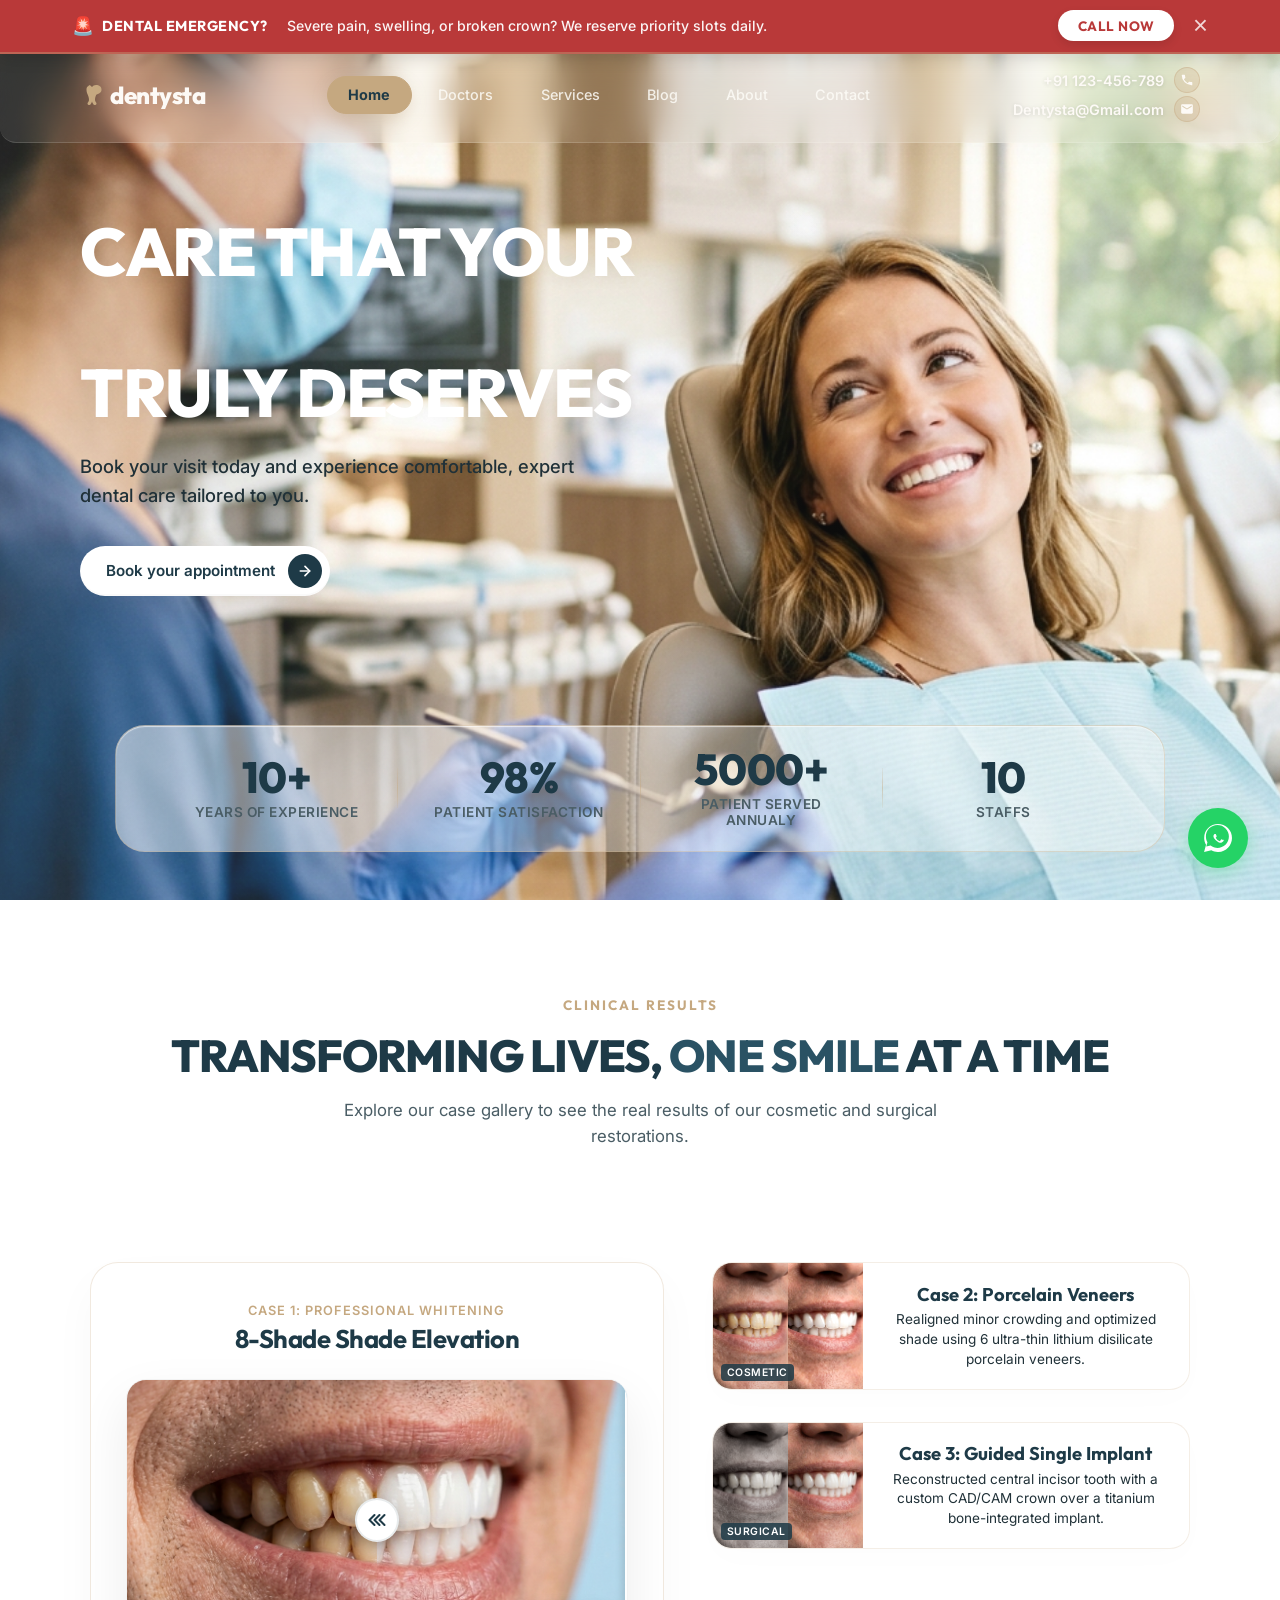
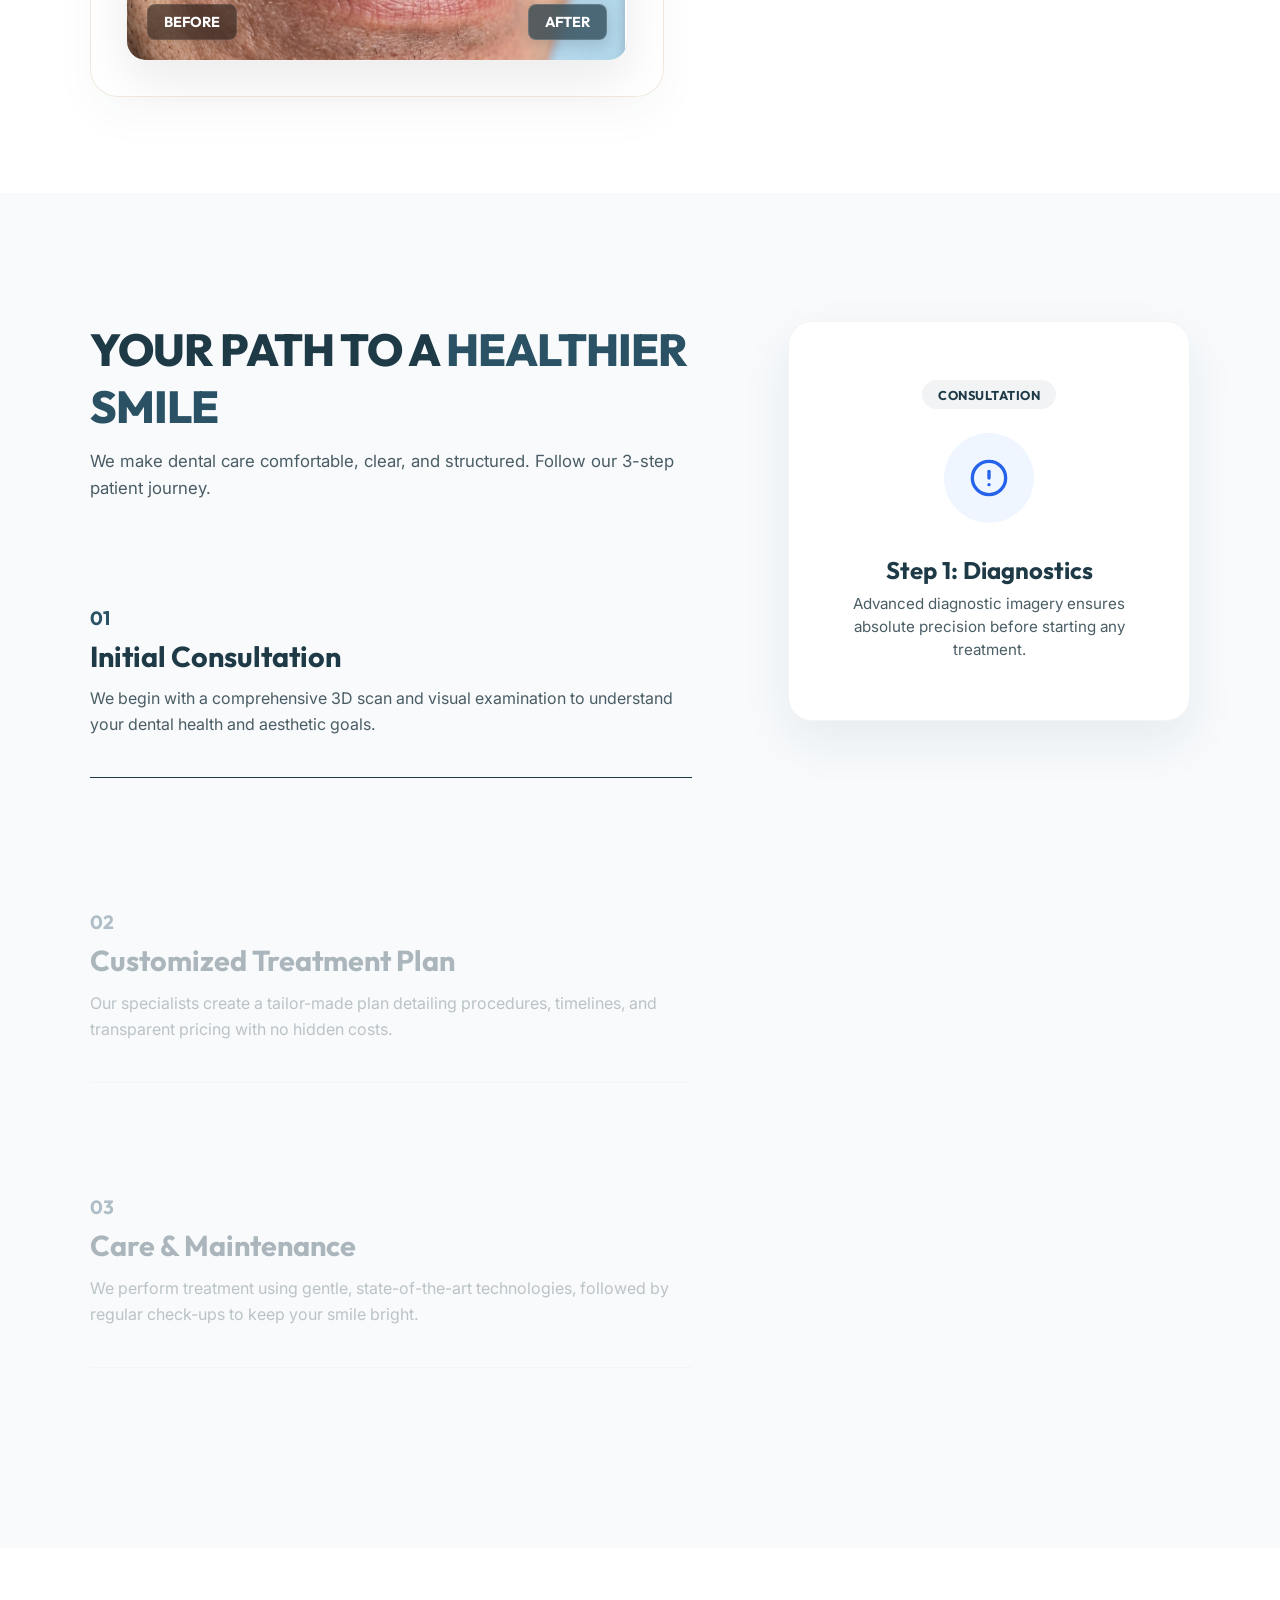
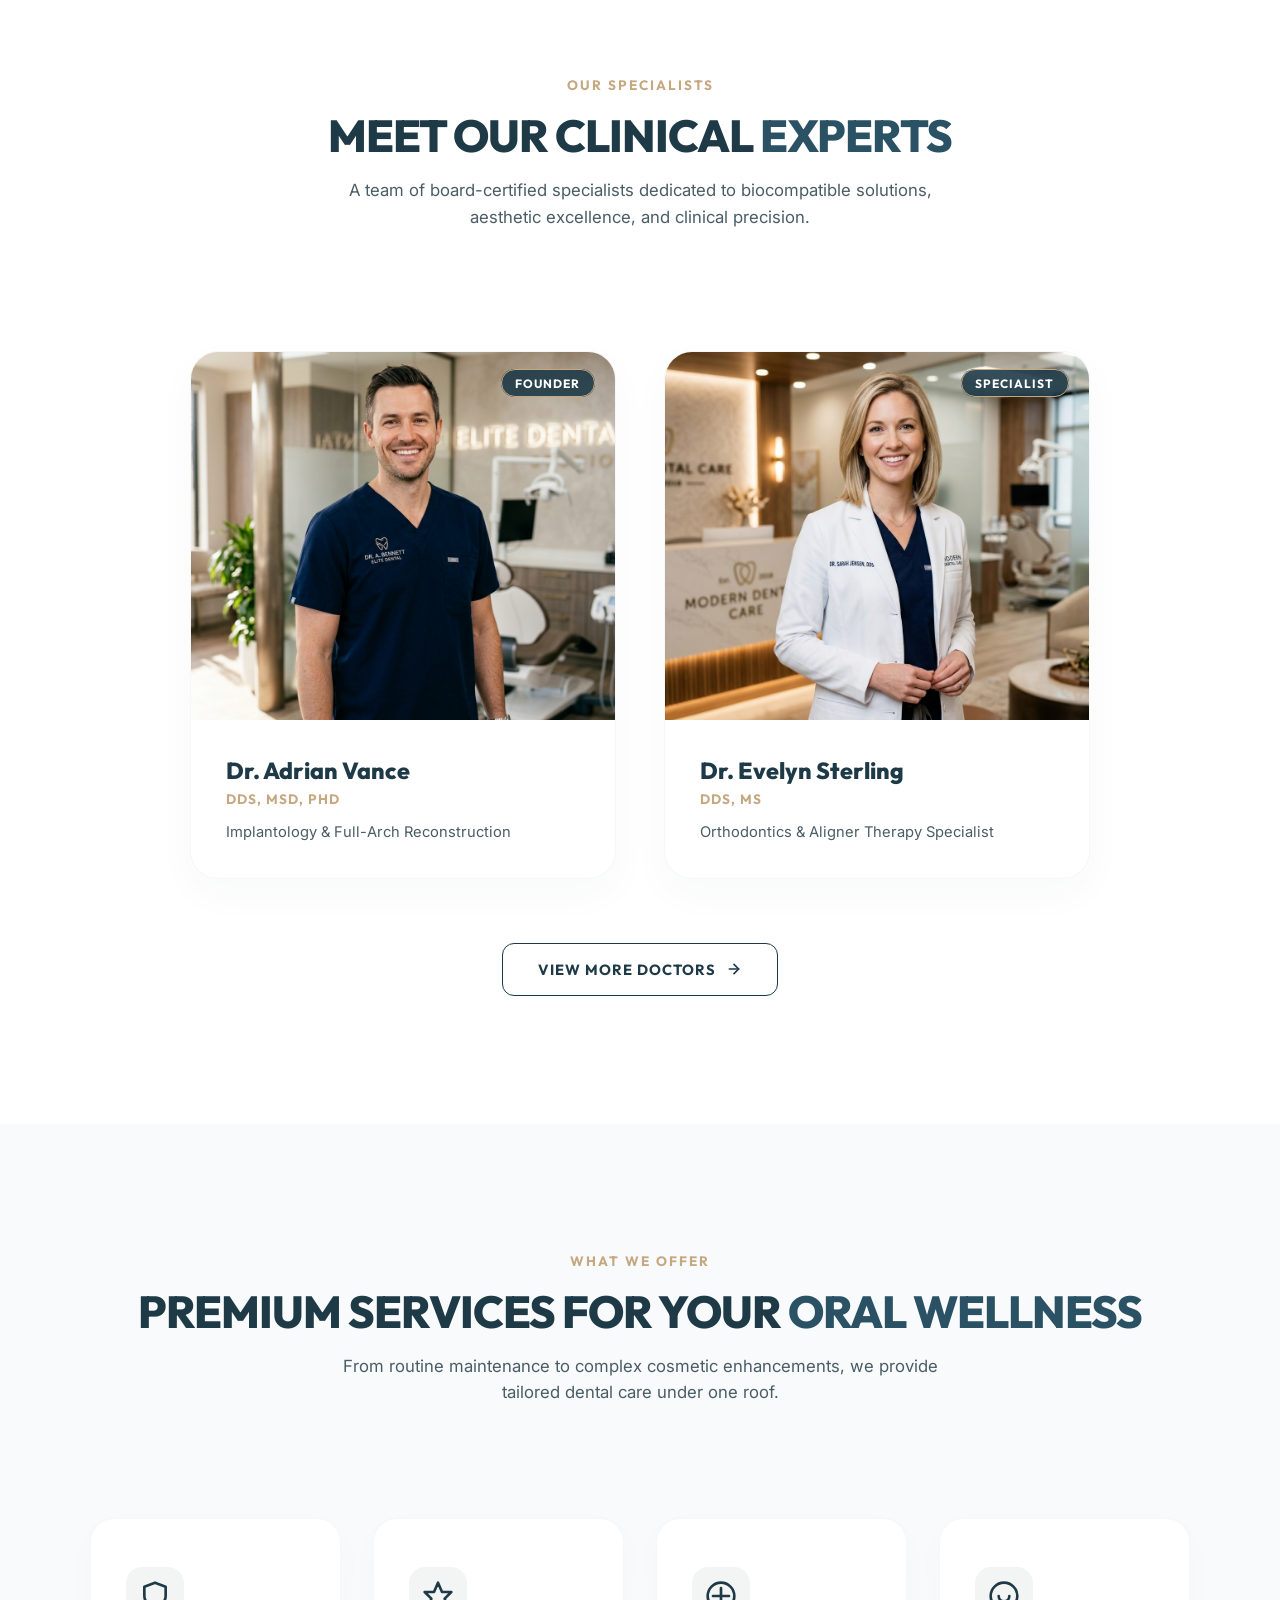
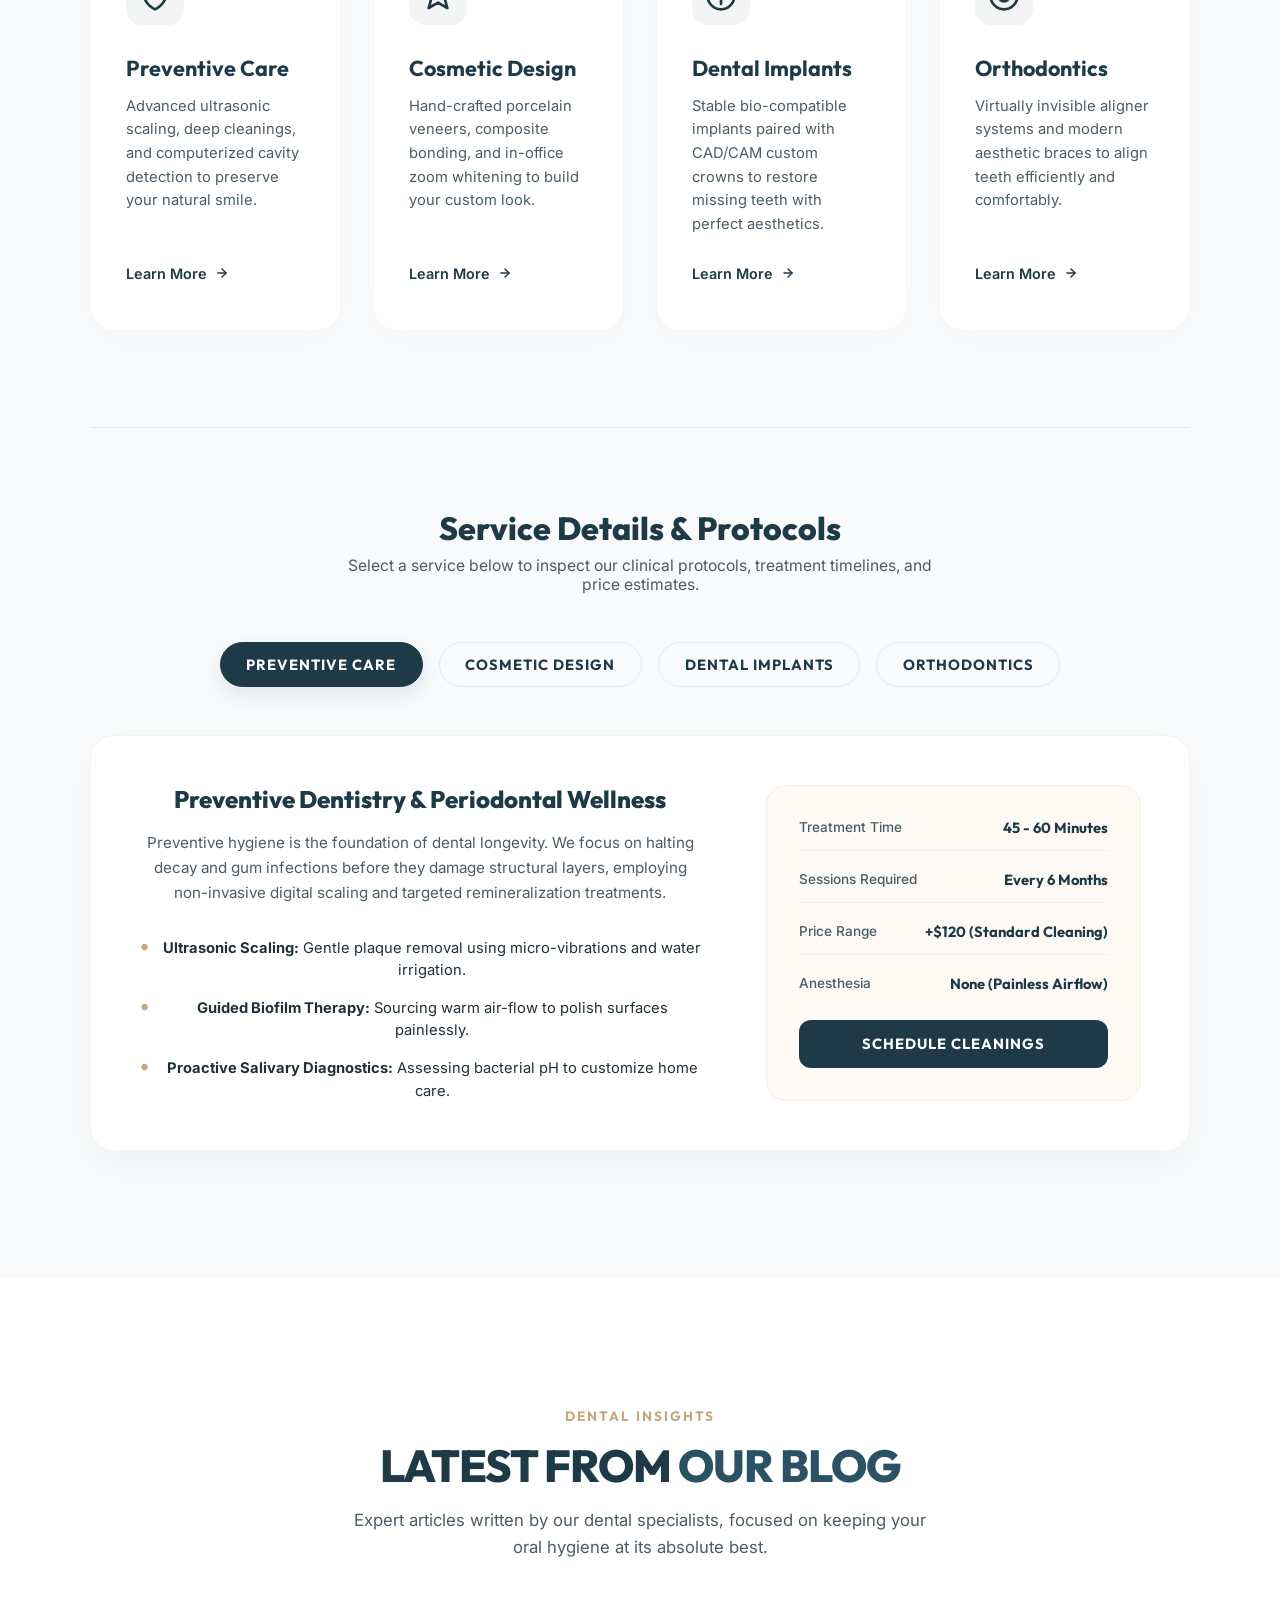
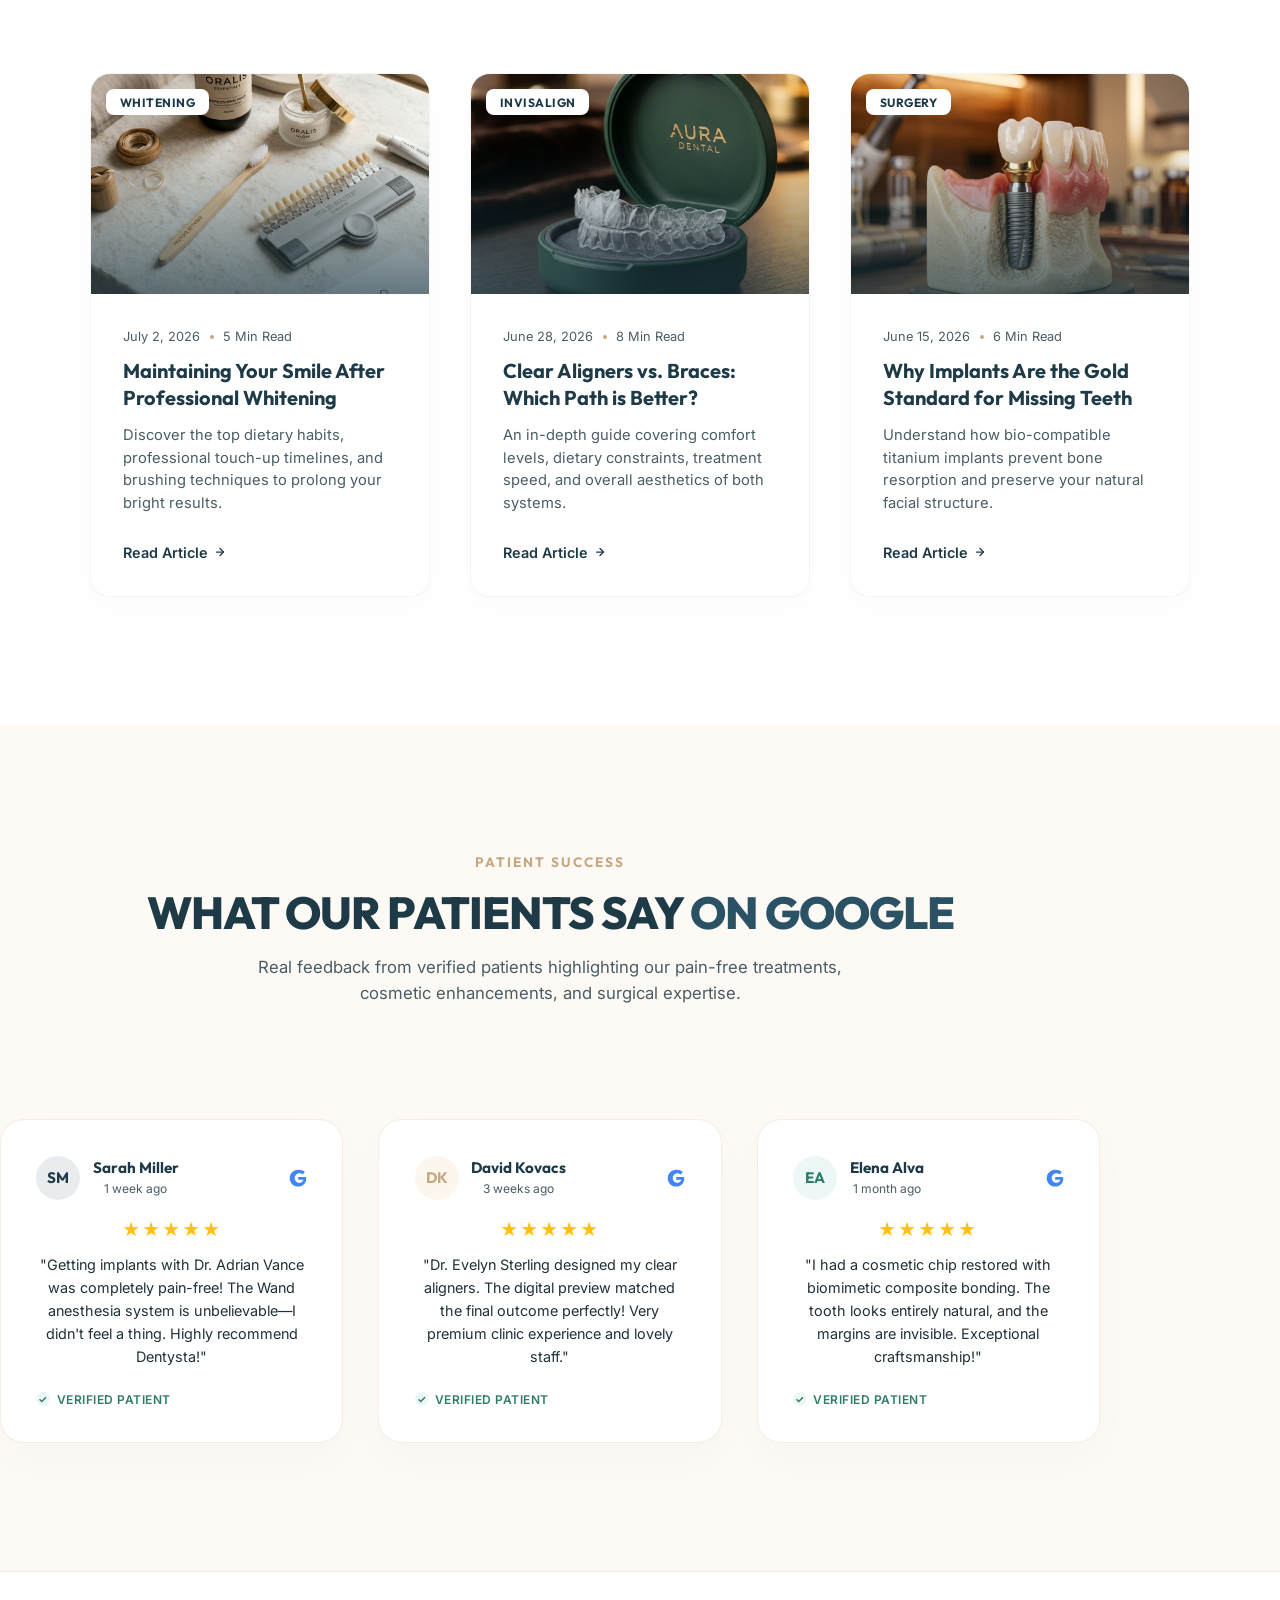
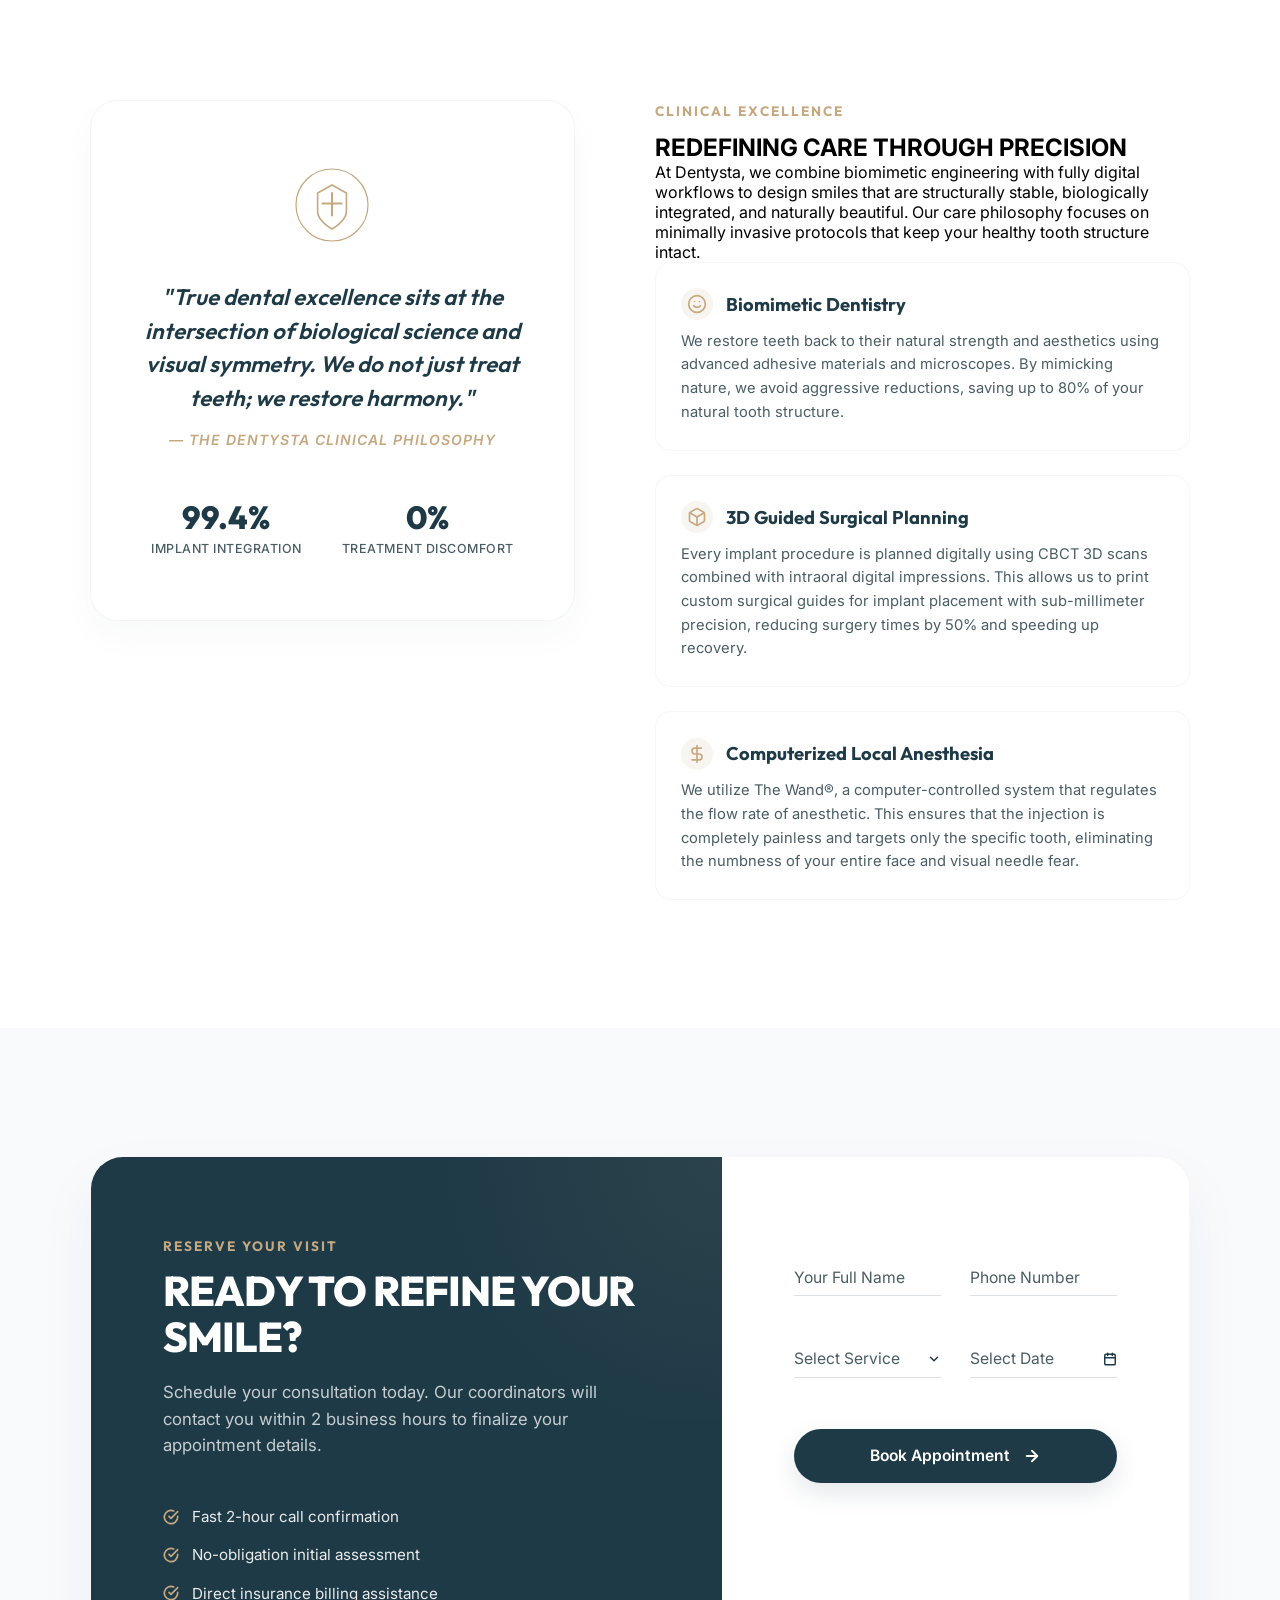
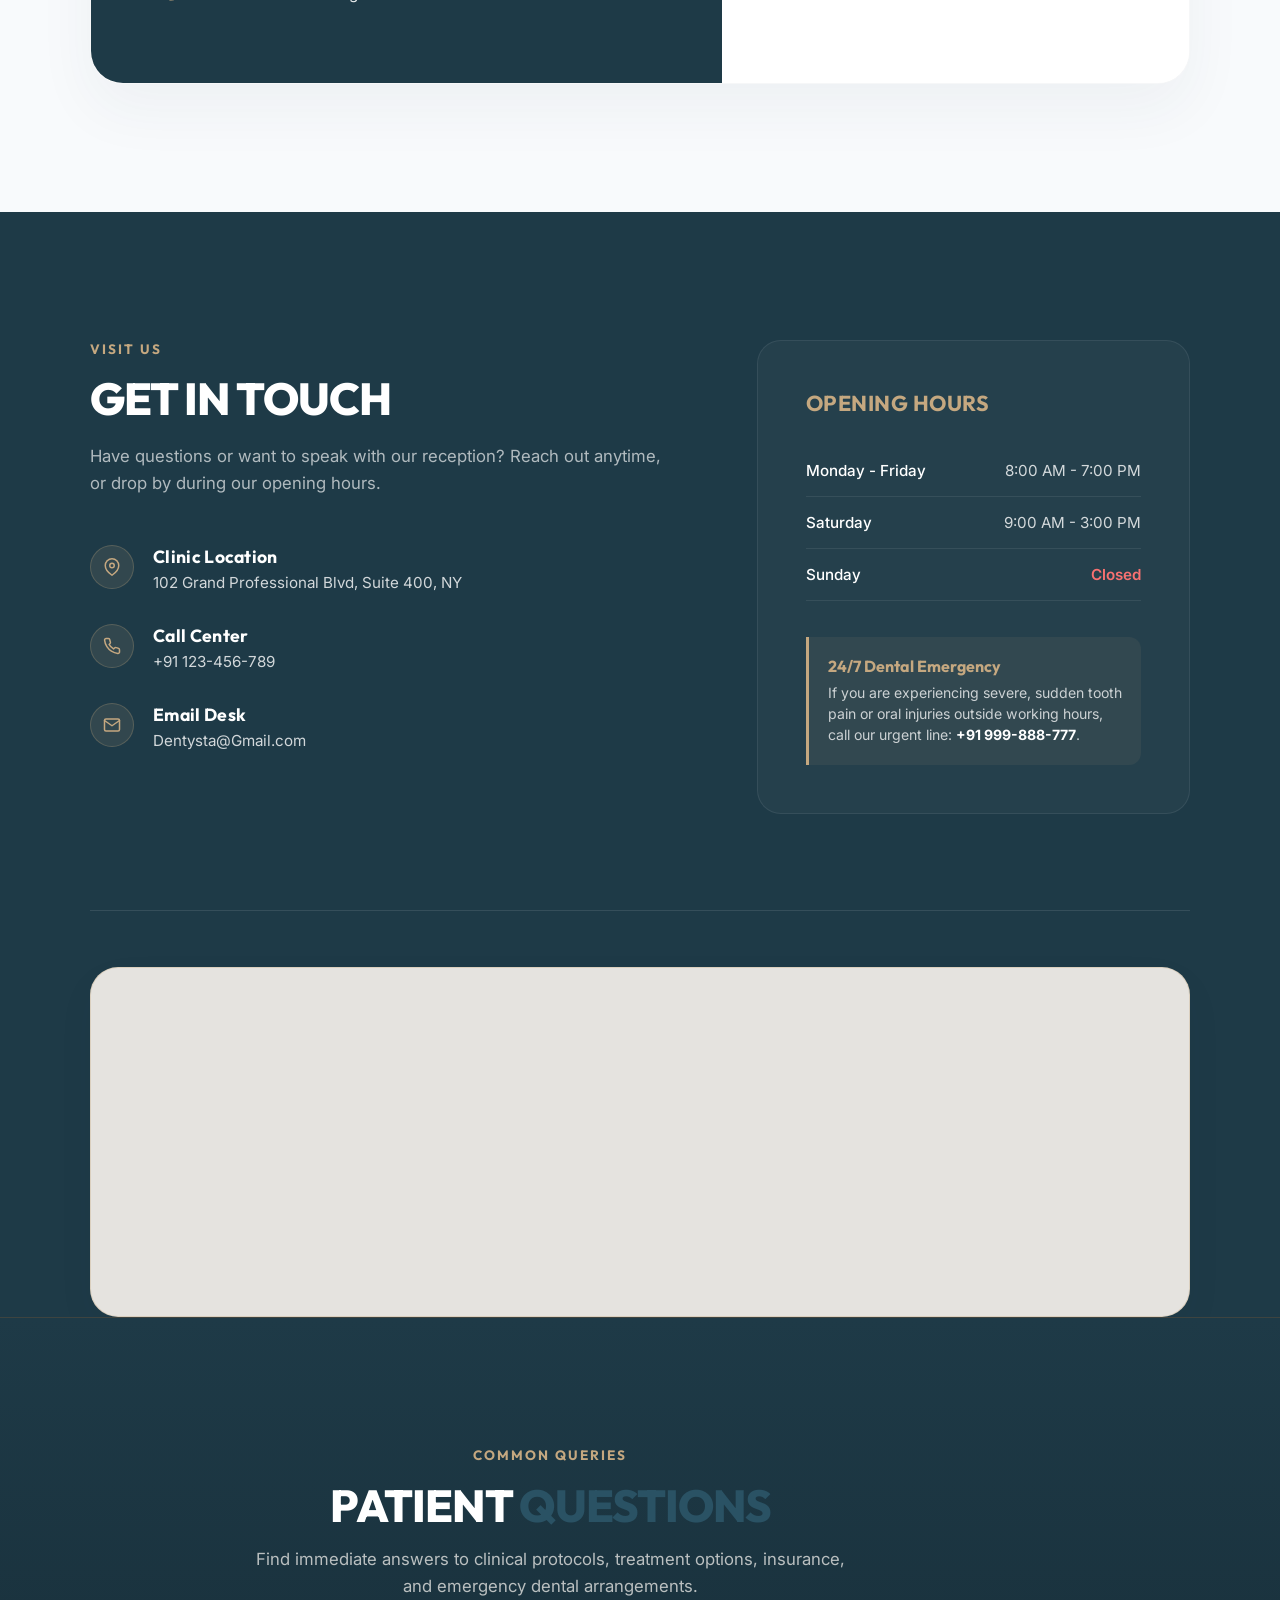
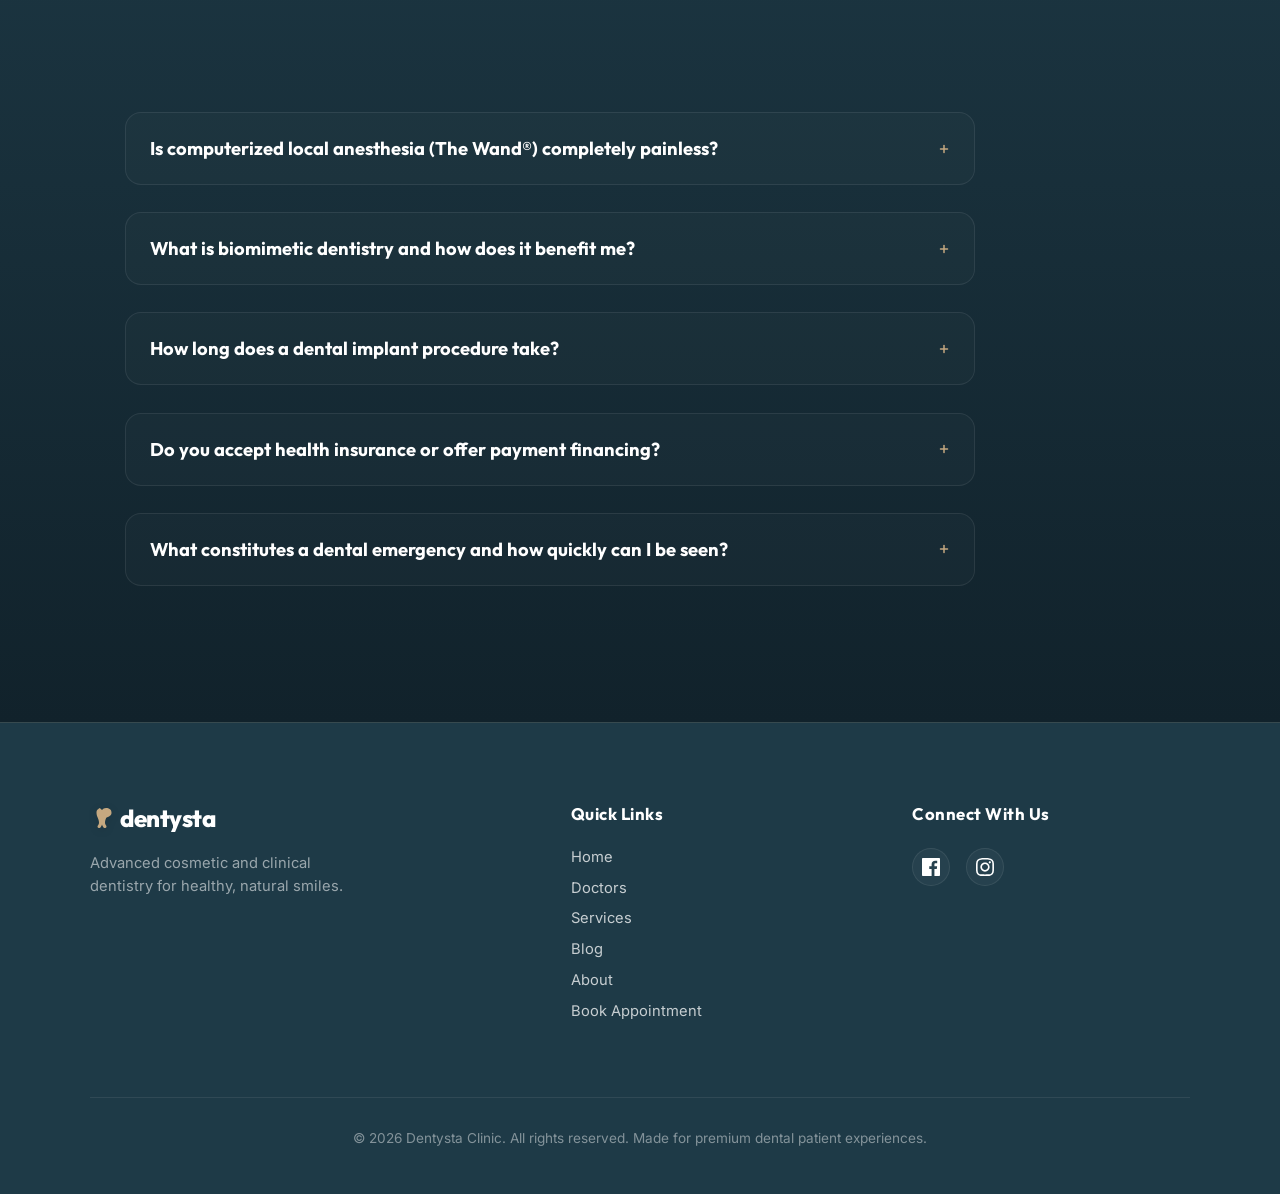
==== index.html @ 16c3aa21 "Add files via upload" ====
<!DOCTYPE html>
<html lang="en">
<head>
  <meta charset="UTF-8">
  <meta name="viewport" content="width=device-width, initial-scale=1.0">
  <title>Dentysta - Care That Your Smile Truly Deserves</title>
  <meta name="description" content="Book your visit today and experience comfortable, expert dental care tailored to you.">
  <!-- Google Fonts -->
  <link rel="preconnect" href="https://fonts.googleapis.com">
  <link rel="preconnect" href="https://fonts.gstatic.com" crossorigin>
  <link href="https://fonts.googleapis.com/css2?family=Inter:wght@400;500;600&family=Outfit:wght@400;500;600;700;800&display=swap" rel="stylesheet">
  <!-- CSS Stylesheet -->
  <link rel="stylesheet" href="style.css">
</head>
<body class="has-emergency-banner">
  <!-- Emergency Alert Banner -->
  <div class="emergency-banner" id="emergencyBanner">
    <div class="emergency-container">
      <div class="emergency-badge-wrap">
        <span class="emergency-icon">🚨</span>
        <span class="emergency-badge">Dental Emergency?</span>
      </div>
      <span class="emergency-text">Severe pain, swelling, or broken crown? We reserve priority slots daily.</span>
      <div class="emergency-actions">
        <a href="tel:+91123456789" class="emergency-call-btn">Call Now</a>
        <button class="emergency-close-btn" id="closeEmergencyBtn" aria-label="Close Announcement">&times;</button>
      </div>
    </div>
  </div>

  <section class="hero-section" id="home">
    <!-- Header Navigation -->
    <header class="hero-header">
      <!-- Logo -->
      <a href="#home" class="logo-wrapper" style="text-decoration: none;">
        <svg class="logo-icon" width="24" height="24" viewBox="0 0 24 24" fill="none" xmlns="http://www.w3.org/2000/svg">
          <path class="logo-stroke-path" d="M12 2c-3.16 0-5.5 1.63-5.5 4.5 0 2 .5 3.5 1.25 5.25.75 1.75 1.25 3.25 1.25 5.25 0 1.5-1.5 2.5-1.5 3.5 0 1 1 1.5 2 1.5s2-2 2.5-3.5c.5 1.5 1.5 3.5 2.5 3.5s2-.5 2-1.5c0-1-1.5-2-1.5-3.5 0-2 .5-3.5 1.25-5.25C21 10 21.5 8.5 21.5 6.5 21.5 3.63 19.16 2 16 2c-1.8 0-3 .8-4 2-1-1.2-2.2-2-4-2z" stroke="currentColor" stroke-width="1.8" stroke-linecap="round" stroke-linejoin="round"/>
        </svg>
        <span class="logo-text animate-text">dentysta</span>
      </a>

      <!-- Navigation Pill -->
      <nav class="nav-pill">
        <a href="#home" class="nav-link active">Home</a>
        <a href="#doctors" class="nav-link">Doctors</a>
        <a href="#services" class="nav-link">Services</a>
        <a href="#blog" class="nav-link">Blog</a>
        <a href="#about" class="nav-link">About</a>
        <a href="#contact" class="nav-link">Contact</a>
      </nav>

      <!-- Contact Info -->
      <div class="contact-info">
        <a href="tel:+91123456789" class="contact-item">
          <div class="contact-text-group">
            <span class="contact-label">+91 123-456-789</span>
          </div>
          <span class="contact-icon-wrapper">
            <svg class="contact-icon" width="14" height="14" viewBox="0 0 24 24" fill="currentColor" xmlns="http://www.w3.org/2000/svg">
              <path d="M6.62 10.79a15.09 15.09 0 0 0 6.59 6.59l2.2-2.2a1 1 0 0 1 1.11-.27c1.12.42 2.33.64 3.57.64a1 1 0 0 1 1 1V20a1 1 0 0 1-1 1A17 17 0 0 1 3 4a1 1 0 0 1 1-1h3.5a1 1 0 0 1 1 1c0 1.24.22 2.45.64 3.57a1 1 0 0 1-.27 1.11l-2.22 2.2z"/>
            </svg>
          </span>
        </a>
        <a href="mailto:Dentysta@Gmail.com" class="contact-item">
          <div class="contact-text-group">
            <span class="contact-label">Dentysta@Gmail.com</span>
          </div>
          <span class="contact-icon-wrapper">
            <svg class="contact-icon" width="14" height="14" viewBox="0 0 24 24" fill="currentColor" xmlns="http://www.w3.org/2000/svg">
              <path d="M20 4H4c-1.1 0-1.99.9-1.99 2L2 18c0 1.1.9 2 2 2h16c1.1 0 2-.9 2-2V6c0-1.1-.9-2-2-2zm0 4l-8 5-8-5V6l8 5 8-5v2z"/>
            </svg>
          </span>
        </a>
      </div>
    </header>

    <!-- Hero Body Content -->
    <div class="hero-content">
      <h1 class="hero-title">
        CARE THAT YOUR <span class="morph-container highlight">
          <span class="morph-text text-1">SMILE</span>
          <span class="morph-text text-2">HEALTH</span>
          <span class="morph-text text-3">LIFE</span>
        </span><br>TRULY DESERVES
      </h1>
      <p class="hero-subtitle">
        Book your visit today and experience comfortable, expert dental care tailored to you.
      </p>
      
      <!-- CTA Button -->
      <a href="#book" class="cta-button">
        <span class="cta-text">Book your appointment</span>
        <span class="cta-arrow">
          <svg width="16" height="16" viewBox="0 0 24 24" fill="none" stroke="currentColor" stroke-width="2.5" stroke-linecap="round" stroke-linejoin="round" xmlns="http://www.w3.org/2000/svg">
            <line x1="5" y1="12" x2="19" y2="12"></line>
            <polyline points="12 5 19 12 12 19"></polyline>
          </svg>
        </span>
      </a>
    </div>

    <!-- Glassmorphic Stats Bar -->
    <div class="stats-bar-wrapper">
      <div class="stats-bar">
        <div class="stat-item">
          <span class="stat-number">10+</span>
          <span class="stat-label">Years Of Experience</span>
        </div>
        <div class="stat-item-divider"></div>
        <div class="stat-item">
          <span class="stat-number">98%</span>
          <span class="stat-label">Patient Satisfaction</span>
        </div>
        <div class="stat-item-divider"></div>
        <div class="stat-item">
          <span class="stat-number">5000+</span>
          <span class="stat-label">Patient Served Annualy</span>
        </div>
        <div class="stat-item-divider"></div>
        <div class="stat-item">
          <span class="stat-number">10</span>
          <span class="stat-label">Staffs</span>
        </div>
      </div>
    </div>
  </section>

  <!-- Before/After Transformation Section -->
  <section class="before-after-section" id="results">
    <div class="section-container">
      <span class="section-tag-gold">Clinical Results</span>
      <h2 class="section-title">TRANSFORMING LIVES, <span class="text-highlight">ONE SMILE</span> AT A TIME</h2>
      <p class="section-subtitle">Explore our case gallery to see the real results of our cosmetic and surgical restorations.</p>
      
      <div class="gallery-wrapper">
        <!-- Case 1: Whitening Slider (Featured) -->
        <div class="gallery-featured-card">
          <div class="gallery-card-header">
            <span class="case-badge">Case 1: Professional Whitening</span>
            <h3>8-Shade Shade Elevation</h3>
          </div>
          
          <div class="comparison-container">
            <!-- Before image (underneath) -->
            <div class="img-wrapper before-wrapper">
              <img src="before.png" alt="Teeth Before Treatment">
              <span class="label-tag before-tag">Before</span>
            </div>
            
            <!-- After image (clipped, on top) -->
            <div class="img-wrapper after-wrapper">
              <img src="after.png" alt="Teeth After Treatment">
              <span class="label-tag after-tag">After</span>
            </div>
            
            <!-- Slider Handle and Bar -->
            <input type="range" min="0" max="100" value="50" class="slider" id="revealSlider">
            <div class="slider-button" id="sliderButton">
              <svg width="20" height="20" viewBox="0 0 24 24" fill="none" stroke="currentColor" stroke-width="2.5" stroke-linecap="round" stroke-linejoin="round">
                <polyline points="15 18 9 12 15 6"></polyline>
                <polyline points="9 18 3 12 9 6"></polyline>
                <polyline points="21 18 15 12 21 6"></polyline>
              </svg>
            </div>
          </div>
        </div>

        <!-- Case 2 & 3: Side cases grid -->
        <div class="gallery-cases-grid">
          <!-- Case 2 -->
          <div class="case-card">
            <div class="case-card-visual">
              <div class="case-thumb-split">
                <div class="case-thumb-before" style="background-image: url('before.png');"></div>
                <div class="case-thumb-after" style="background-image: url('after.png'); filter: brightness(1.08) contrast(1.05);"></div>
              </div>
              <span class="case-visual-badge">Cosmetic</span>
            </div>
            <div class="case-card-info">
              <h3>Case 2: Porcelain Veneers</h3>
              <p>Realigned minor crowding and optimized shade using 6 ultra-thin lithium disilicate porcelain veneers.</p>
            </div>
          </div>

          <!-- Case 3 -->
          <div class="case-card">
            <div class="case-card-visual">
              <div class="case-thumb-split">
                <div class="case-thumb-before" style="background-image: url('before.png'); filter: grayscale(0.8) contrast(1.1) brightness(0.9);"></div>
                <div class="case-thumb-after" style="background-image: url('after.png');"></div>
              </div>
              <span class="case-visual-badge">Surgical</span>
            </div>
            <div class="case-card-info">
              <h3>Case 3: Guided Single Implant</h3>
              <p>Reconstructed central incisor tooth with a custom CAD/CAM crown over a titanium bone-integrated implant.</p>
            </div>
          </div>
        </div>
      </div>
    </div>
  </section>

  <!-- Pinned Dental Journey Section -->
  <section class="journey-section" id="journey">
    <div class="journey-container">
      <div class="journey-left">
        <h2 class="journey-title">YOUR PATH TO A <span class="text-highlight">HEALTHIER SMILE</span></h2>
        <p class="journey-subtitle">We make dental care comfortable, clear, and structured. Follow our 3-step patient journey.</p>
        
        <div class="journey-steps">
          <!-- Step 1 -->
          <div class="journey-step active" data-step="1">
            <span class="step-num">01</span>
            <h3 class="step-title">Initial Consultation</h3>
            <p class="step-desc">We begin with a comprehensive 3D scan and visual examination to understand your dental health and aesthetic goals.</p>
          </div>
          
          <!-- Step 2 -->
          <div class="journey-step" data-step="2">
            <span class="step-num">02</span>
            <h3 class="step-title">Customized Treatment Plan</h3>
            <p class="step-desc">Our specialists create a tailor-made plan detailing procedures, timelines, and transparent pricing with no hidden costs.</p>
          </div>
          
          <!-- Step 3 -->
          <div class="journey-step" data-step="3">
            <span class="step-num">03</span>
            <h3 class="step-title">Care & Maintenance</h3>
            <p class="step-desc">We perform treatment using gentle, state-of-the-art technologies, followed by regular check-ups to keep your smile bright.</p>
          </div>
        </div>
      </div>
      
      <div class="journey-right">
        <!-- Pinned card visual component -->
        <div class="journey-pinned-card">
          <!-- Image Layer 1 -->
          <div class="card-visual active" data-visual="1">
            <div class="visual-badge">Consultation</div>
            <div class="visual-placeholder icon-consultation">
              <svg width="40" height="40" viewBox="0 0 24 24" fill="none" stroke="currentColor" stroke-width="2" stroke-linecap="round" stroke-linejoin="round">
                <circle cx="12" cy="12" r="10"></circle>
                <line x1="12" y1="8" x2="12" y2="12"></line>
                <line x1="12" y1="16" x2="12.01" y2="16"></line>
              </svg>
            </div>
            <h4>Step 1: Diagnostics</h4>
            <p>Advanced diagnostic imagery ensures absolute precision before starting any treatment.</p>
          </div>
          
          <!-- Image Layer 2 -->
          <div class="card-visual" data-visual="2">
            <div class="visual-badge">Planning</div>
            <div class="visual-placeholder icon-planning">
              <svg width="40" height="40" viewBox="0 0 24 24" fill="none" stroke="currentColor" stroke-width="2" stroke-linecap="round" stroke-linejoin="round">
                <path d="M14 2H6a2 2 0 0 0-2 2v16a2 2 0 0 0 2 2h12a2 2 0 0 0 2-2V8z"></path>
                <polyline points="14 2 14 8 20 8"></polyline>
                <line x1="16" y1="13" x2="8" y2="13"></line>
                <line x1="16" y1="17" x2="8" y2="17"></line>
                <polyline points="10 9 9 9 8 9"></polyline>
              </svg>
            </div>
            <h4>Step 2: Customization</h4>
            <p>We craft 3D mockups and customize treatment protocols specifically to your facial structure.</p>
          </div>
          
          <!-- Image Layer 3 -->
          <div class="card-visual" data-visual="3">
            <div class="visual-badge">Healthy Teeth</div>
            <div class="visual-placeholder icon-care">
              <svg width="40" height="40" viewBox="0 0 24 24" fill="none" stroke="currentColor" stroke-width="2" stroke-linecap="round" stroke-linejoin="round">
                <path d="M12 22s8-4 8-10V5l-8-3-8 3v7c0 6 8 10 8 10z"></path>
              </svg>
            </div>
            <h4>Step 3: Outcome</h4>
            <p>Walk out with structural strength, optimal oral health, and a radiant, natural smile.</p>
          </div>
        </div>
      </div>
    </div>
  </section>



  <!-- Doctors Section -->
  <section class="doctors-section" id="doctors">
    <div class="section-container">
      <span class="section-tag-gold">Our Specialists</span>
      <h2 class="section-title">MEET OUR CLINICAL <span class="text-highlight">EXPERTS</span></h2>
      <p class="section-subtitle">A team of board-certified specialists dedicated to biocompatible solutions, aesthetic excellence, and clinical precision.</p>

      <div class="doctors-summary-grid">
        <!-- Doctor 1 -->
        <div class="summary-doctor-card">
          <div class="summary-doctor-img-wrapper">
            <img src="dentist_adrian.png" alt="Dr. Adrian Vance" class="summary-doctor-img">
            <div class="summary-doctor-overlay">
              <span class="summary-doctor-badge">Founder</span>
            </div>
          </div>
          <div class="summary-doctor-info">
            <h3>Dr. Adrian Vance</h3>
            <span class="summary-doctor-degrees">DDS, MSD, PhD</span>
            <p class="summary-doctor-focus">Implantology & Full-Arch Reconstruction</p>
          </div>
        </div>

        <!-- Doctor 2 -->
        <div class="summary-doctor-card">
          <div class="summary-doctor-img-wrapper">
            <img src="dentist_evelyn.png" alt="Dr. Evelyn Sterling" class="summary-doctor-img">
            <div class="summary-doctor-overlay">
              <span class="summary-doctor-badge">Specialist</span>
            </div>
          </div>
          <div class="summary-doctor-info">
            <h3>Dr. Evelyn Sterling</h3>
            <span class="summary-doctor-degrees">DDS, MS</span>
            <p class="summary-doctor-focus">Orthodontics & Aligner Therapy Specialist</p>
          </div>
        </div>
      </div>

      <div class="doctors-cta-wrapper">
        <a href="doctors.html" class="outline-cta-button">
          <span>View More Doctors</span>
          <svg width="16" height="16" viewBox="0 0 24 24" fill="none" stroke="currentColor" stroke-width="2.5" stroke-linecap="round" stroke-linejoin="round">
            <line x1="5" y1="12" x2="19" y2="12"></line>
            <polyline points="12 5 19 12 12 19"></polyline>
          </svg>
        </a>
      </div>
    </div>
  </section>

  <!-- Services Section -->
  <section class="services-section" id="services">
    <div class="section-container">
      <span class="section-tag-gold">What We Offer</span>
      <h2 class="section-title">PREMIUM SERVICES FOR YOUR <span class="text-highlight">ORAL WELLNESS</span></h2>
      <p class="section-subtitle">From routine maintenance to complex cosmetic enhancements, we provide tailored dental care under one roof.</p>
      
      <div class="services-grid">
        <!-- Service Card 1 -->
        <div class="service-card">
          <div class="service-icon-box">
            <svg width="32" height="32" viewBox="0 0 24 24" fill="none" stroke="currentColor" stroke-width="2" stroke-linecap="round" stroke-linejoin="round">
              <path d="M12 22s8-4 8-10V5l-8-3-8 3v7c0 6 8 10 8 10z"></path>
            </svg>
          </div>
          <h3 class="service-card-title">Preventive Care</h3>
          <p class="service-card-desc">Advanced ultrasonic scaling, deep cleanings, and computerized cavity detection to preserve your natural smile.</p>
          <a href="treatment-preventive.html" class="service-link">
            <span>Learn More</span>
            <svg width="14" height="14" viewBox="0 0 24 24" fill="none" stroke="currentColor" stroke-width="2.5" stroke-linecap="round" stroke-linejoin="round">
              <line x1="5" y1="12" x2="19" y2="12"></line>
              <polyline points="12 5 19 12 12 19"></polyline>
            </svg>
          </a>
        </div>

        <!-- Service Card 2 -->
        <div class="service-card">
          <div class="service-icon-box">
            <svg width="32" height="32" viewBox="0 0 24 24" fill="none" stroke="currentColor" stroke-width="2" stroke-linecap="round" stroke-linejoin="round">
              <polygon points="12 2 15 9 22 9 17 14 19 21 12 17 5 21 7 14 2 9 9 9 12 2"></polygon>
            </svg>
          </div>
          <h3 class="service-card-title">Cosmetic Design</h3>
          <p class="service-card-desc">Hand-crafted porcelain veneers, composite bonding, and in-office zoom whitening to build your custom look.</p>
          <a href="treatment-cosmetic.html" class="service-link">
            <span>Learn More</span>
            <svg width="14" height="14" viewBox="0 0 24 24" fill="none" stroke="currentColor" stroke-width="2.5" stroke-linecap="round" stroke-linejoin="round">
              <line x1="5" y1="12" x2="19" y2="12"></line>
              <polyline points="12 5 19 12 12 19"></polyline>
            </svg>
          </a>
        </div>

        <!-- Service Card 3 -->
        <div class="service-card">
          <div class="service-icon-box">
            <svg width="32" height="32" viewBox="0 0 24 24" fill="none" stroke="currentColor" stroke-width="2" stroke-linecap="round" stroke-linejoin="round">
              <path d="M12 22c5.523 0 10-4.477 10-10S17.523 2 12 2 2 6.477 2 12s4.477 10 10 10z"></path>
              <path d="M12 6v12M6 12h12"></path>
            </svg>
          </div>
          <h3 class="service-card-title">Dental Implants</h3>
          <p class="service-card-desc">Stable bio-compatible implants paired with CAD/CAM custom crowns to restore missing teeth with perfect aesthetics.</p>
          <a href="treatment-implants.html" class="service-link">
            <span>Learn More</span>
            <svg width="14" height="14" viewBox="0 0 24 24" fill="none" stroke="currentColor" stroke-width="2.5" stroke-linecap="round" stroke-linejoin="round">
              <line x1="5" y1="12" x2="19" y2="12"></line>
              <polyline points="12 5 19 12 12 19"></polyline>
            </svg>
          </a>
        </div>

        <!-- Service Card 4 -->
        <div class="service-card">
          <div class="service-icon-box">
            <svg width="32" height="32" viewBox="0 0 24 24" fill="none" stroke="currentColor" stroke-width="2" stroke-linecap="round" stroke-linejoin="round">
              <circle cx="12" cy="12" r="10"></circle>
              <path d="M8 12a4 4 0 0 0 8 0"></path>
            </svg>
          </div>
          <h3 class="service-card-title">Orthodontics</h3>
          <p class="service-card-desc">Virtually invisible aligner systems and modern aesthetic braces to align teeth efficiently and comfortably.</p>
          <a href="treatment-orthodontics.html" class="service-link">
            <span>Learn More</span>
            <svg width="14" height="14" viewBox="0 0 24 24" fill="none" stroke="currentColor" stroke-width="2.5" stroke-linecap="round" stroke-linejoin="round">
              <line x1="5" y1="12" x2="19" y2="12"></line>
              <polyline points="12 5 19 12 12 19"></polyline>
            </svg>
          </a>
        </div>
      </div>

      <!-- Services Detailed Specifications (Tabbed Panel) -->
      <div class="services-spec-container">
        <h3 class="spec-title">Service Details & Protocols</h3>
        <p class="spec-subtitle">Select a service below to inspect our clinical protocols, treatment timelines, and price estimates.</p>
        
        <div class="spec-tabs">
          <button class="spec-tab active" data-tab="preventive">Preventive Care</button>
          <button class="spec-tab" data-tab="cosmetic">Cosmetic Design</button>
          <button class="spec-tab" data-tab="implants">Dental Implants</button>
          <button class="spec-tab" data-tab="orthodontics">Orthodontics</button>
        </div>

        <div class="spec-content-box">
          <!-- Preventive Spec -->
          <div class="spec-panel active" id="spec-preventive">
            <div class="spec-panel-grid">
              <div class="spec-panel-left">
                <h4>Preventive Dentistry & Periodontal Wellness</h4>
                <p>Preventive hygiene is the foundation of dental longevity. We focus on halting decay and gum infections before they damage structural layers, employing non-invasive digital scaling and targeted remineralization treatments.</p>
                <ul class="spec-points">
                  <li><strong>Ultrasonic Scaling:</strong> Gentle plaque removal using micro-vibrations and water irrigation.</li>
                  <li><strong>Guided Biofilm Therapy:</strong> Sourcing warm air-flow to polish surfaces painlessly.</li>
                  <li><strong>Proactive Salivary Diagnostics:</strong> Assessing bacterial pH to customize home care.</li>
                </ul>
              </div>
              <div class="spec-panel-right">
                <div class="spec-meta-card">
                  <div class="spec-meta-row">
                    <span class="meta-label">Treatment Time</span>
                    <span class="meta-val">45 - 60 Minutes</span>
                  </div>
                  <div class="spec-meta-row">
                    <span class="meta-label">Sessions Required</span>
                    <span class="meta-val">Every 6 Months</span>
                  </div>
                  <div class="spec-meta-row">
                    <span class="meta-label">Price Range</span>
                    <span class="meta-val">+$120 (Standard Cleaning)</span>
                  </div>
                  <div class="spec-meta-row">
                    <span class="meta-label">Anesthesia</span>
                    <span class="meta-val">None (Painless Airflow)</span>
                  </div>
                  <a href="#book" class="spec-cta">Schedule Cleanings</a>
                </div>
              </div>
            </div>
          </div>

          <!-- Cosmetic Spec -->
          <div class="spec-panel" id="spec-cosmetic">
            <div class="spec-panel-grid">
              <div class="spec-panel-left">
                <h4>Cosmetic Enhancements & Smile Design</h4>
                <p>Aesthetic smile designs fuse facial symmetry principles with biocompatible structural restoration. We hand-craft custom veneers and carry out laser-guided whitening to refine color, spacing, and shape profiles.</p>
                <ul class="spec-points">
                  <li><strong>Zirconia Veneers:</strong> Ultra-thin, light-transmitting shells cemented to tooth surfaces.</li>
                  <li><strong>Laser Whitening:</strong> Zoom light activation removing deep enamel stains in 1 hour.</li>
                  <li><strong>3D Mockups (Mock Smiles):</strong> Test driving your smile before permanent installation.</li>
                </ul>
              </div>
              <div class="spec-panel-right">
                <div class="spec-meta-card">
                  <div class="spec-meta-row">
                    <span class="meta-label">Treatment Time</span>
                    <span class="meta-val">1 - 3 Hours</span>
                  </div>
                  <div class="spec-meta-row">
                    <span class="meta-label">Sessions Required</span>
                    <span class="meta-val">1 - 2 Appointments</span>
                  </div>
                  <div class="spec-meta-row">
                    <span class="meta-label">Price Range</span>
                    <span class="meta-val">+$450 (Whitening) / +$950 (Veneer)</span>
                  </div>
                  <div class="spec-meta-row">
                    <span class="meta-label">Anesthesia</span>
                    <span class="meta-val">Local (Optional)</span>
                  </div>
                  <a href="#book" class="spec-cta">Design Smile</a>
                </div>
              </div>
            </div>
          </div>

          <!-- Implants Spec -->
          <div class="spec-panel" id="spec-implants">
            <div class="spec-panel-grid">
              <div class="spec-panel-left">
                <h4>Biocompatible Implant Restoration</h4>
                <p>Dental implants replace the complete tooth structure, from root to crown. Sourcing medical-grade titanium and custom ceramic abutments, implants fuse directly with the jawbone to preserve bone density and support facial structures.</p>
                <ul class="spec-points">
                  <li><strong>Titanium Root Fusing:</strong> Bio-compatible posts that mimic natural roots.</li>
                  <li><strong>CAD/CAM Crowns:</strong> Custom, shade-matched porcelain crowns crafted on-site.</li>
                  <li><strong>Bone Preservation:</strong> Fusing prevents jaw bone resorption and aging collapse.</li>
                </ul>
              </div>
              <div class="spec-panel-right">
                <div class="spec-meta-card">
                  <div class="spec-meta-row">
                    <span class="meta-label">Treatment Time</span>
                    <span class="meta-val">1.5 Hours (Surgical Stage)</span>
                  </div>
                  <div class="spec-meta-row">
                    <span class="meta-label">Sessions Required</span>
                    <span class="meta-val">3 - 4 Visual Visits</span>
                  </div>
                  <div class="spec-meta-row">
                    <span class="meta-label">Price Range</span>
                    <span class="meta-val">+$2,800 (Full Placement)</span>
                  </div>
                  <div class="spec-meta-row">
                    <span class="meta-label">Anesthesia</span>
                    <span class="meta-val">Computerized Sedation (Painless)</span>
                  </div>
                  <a href="#book" class="spec-cta">Consult Specialist</a>
                </div>
              </div>
            </div>
          </div>

          <!-- Orthodontics Spec -->
          <div class="spec-panel" id="spec-orthodontics">
            <div class="spec-panel-grid">
              <div class="spec-panel-left">
                <h4>Modern Orthodontic Realignment</h4>
                <p>Correcting misalignment improves bite forces, cleaning reach, and facial balance. We utilize clear aligner technology (Invisalign) alongside modern ceramic brackets to shift teeth into alignment comfortably.</p>
                <ul class="spec-points">
                  <li><strong>Invisalign Aligners:</strong> Clear, removable thermoplastic trays changed weekly.</li>
                  <li><strong>Digital Tracking Scans:</strong> Iterative scanner scans mapping progress.</li>
                  <li><strong>Accelerated Orthodontics:</strong> Dynamic pulse appliances that can speed up shifting.</li>
                </ul>
              </div>
              <div class="spec-panel-right">
                <div class="spec-meta-card">
                  <div class="spec-meta-row">
                    <span class="meta-label">Treatment Time</span>
                    <span class="meta-val">20 Minute Scans</span>
                  </div>
                  <div class="spec-meta-row">
                    <span class="meta-label">Sessions Required</span>
                    <span class="meta-val">Check-ups every 4-6 Weeks</span>
                  </div>
                  <div class="spec-meta-row">
                    <span class="meta-label">Price Range</span>
                    <span class="meta-val">+$3,500 (Treatment Course)</span>
                  </div>
                  <div class="spec-meta-row">
                    <span class="meta-label">Anesthesia</span>
                    <span class="meta-val">None (Non-invasive Shift)</span>
                  </div>
                  <a href="#book" class="spec-cta">Align Teeth</a>
                </div>
              </div>
            </div>
          </div>
        </div>
      </div>
    </div>
  </section>

  <!-- Blog Section -->
  <section class="blog-section" id="blog">
    <div class="section-container">
      <span class="section-tag-gold">Dental Insights</span>
      <h2 class="section-title">LATEST FROM <span class="text-highlight">OUR BLOG</span></h2>
      <p class="section-subtitle">Expert articles written by our dental specialists, focused on keeping your oral hygiene at its absolute best.</p>
      
      <div class="blog-grid">
        <!-- Blog Card 1 -->
        <article class="blog-card">
          <div class="blog-image-wrapper">
            <div class="blog-image-overlay"></div>
            <div class="blog-tag">Whitening</div>
          </div>
          <div class="blog-content">
            <div class="blog-meta">
              <span>July 2, 2026</span>
              <span class="meta-dot"></span>
              <span>5 Min Read</span>
            </div>
            <h3 class="blog-card-title">Maintaining Your Smile After Professional Whitening</h3>
            <p class="blog-card-desc">Discover the top dietary habits, professional touch-up timelines, and brushing techniques to prolong your bright results.</p>
            <a href="#blog" class="blog-read-more" data-article-id="1">
              Read Article
              <svg width="12" height="12" viewBox="0 0 24 24" fill="none" stroke="currentColor" stroke-width="2.5" stroke-linecap="round" stroke-linejoin="round">
                <line x1="5" y1="12" x2="19" y2="12"></line>
                <polyline points="12 5 19 12 12 19"></polyline>
              </svg>
            </a>
          </div>
        </article>

        <!-- Blog Card 2 -->
        <article class="blog-card">
          <div class="blog-image-wrapper image-2">
            <div class="blog-image-overlay"></div>
            <div class="blog-tag">Invisalign</div>
          </div>
          <div class="blog-content">
            <div class="blog-meta">
              <span>June 28, 2026</span>
              <span class="meta-dot"></span>
              <span>8 Min Read</span>
            </div>
            <h3 class="blog-card-title">Clear Aligners vs. Braces: Which Path is Better?</h3>
            <p class="blog-card-desc">An in-depth guide covering comfort levels, dietary constraints, treatment speed, and overall aesthetics of both systems.</p>
            <a href="#blog" class="blog-read-more" data-article-id="2">
              Read Article
              <svg width="12" height="12" viewBox="0 0 24 24" fill="none" stroke="currentColor" stroke-width="2.5" stroke-linecap="round" stroke-linejoin="round">
                <line x1="5" y1="12" x2="19" y2="12"></line>
                <polyline points="12 5 19 12 12 19"></polyline>
              </svg>
            </a>
          </div>
        </article>

        <!-- Blog Card 3 -->
        <article class="blog-card">
          <div class="blog-image-wrapper image-3">
            <div class="blog-image-overlay"></div>
            <div class="blog-tag">Surgery</div>
          </div>
          <div class="blog-content">
            <div class="blog-meta">
              <span>June 15, 2026</span>
              <span class="meta-dot"></span>
              <span>6 Min Read</span>
            </div>
            <h3 class="blog-card-title">Why Implants Are the Gold Standard for Missing Teeth</h3>
            <p class="blog-card-desc">Understand how bio-compatible titanium implants prevent bone resorption and preserve your natural facial structure.</p>
            <a href="#blog" class="blog-read-more" data-article-id="3">
              Read Article
              <svg width="12" height="12" viewBox="0 0 24 24" fill="none" stroke="currentColor" stroke-width="2.5" stroke-linecap="round" stroke-linejoin="round">
                <line x1="5" y1="12" x2="19" y2="12"></line>
                <polyline points="12 5 19 12 12 19"></polyline>
              </svg>
            </a>
          </div>
        </article>
      </div>
    </div>
  </section>

  <!-- Google Reviews Section -->
  <section class="reviews-section" id="reviews">
    <div class="section-container">
      <span class="section-tag-gold">Patient Success</span>
      <h2 class="section-title">WHAT OUR PATIENTS SAY <span class="text-highlight">ON GOOGLE</span></h2>
      <p class="section-subtitle">Real feedback from verified patients highlighting our pain-free treatments, cosmetic enhancements, and surgical expertise.</p>

      <div class="reviews-grid">
        <!-- Review 1 -->
        <div class="review-card">
          <div class="review-header">
            <div class="reviewer-profile">
              <div class="reviewer-avatar avatar-1">SM</div>
              <div class="reviewer-meta">
                <h4>Sarah Miller</h4>
                <span class="review-date">1 week ago</span>
              </div>
            </div>
            <div class="google-badge-logo">
              <svg width="18" height="18" viewBox="0 0 24 24" fill="currentColor">
                <path d="M12.24 10.285V14.4h6.887c-.648 2.41-2.519 4.114-5.136 4.114-3.51 0-6.357-2.89-6.357-6.457 0-3.567 2.847-6.458 6.357-6.458 1.575 0 2.985.576 4.095 1.62l3.15-3.15C19.065 2.128 15.93 1 12.24 1 5.928 1 1 5.928 1 12.24s4.928 11.24 11.24 11.24c6.312 0 10.748-4.437 10.748-10.748 0-.747-.075-1.425-.225-2.07H12.24z"/>
              </svg>
            </div>
          </div>
          <div class="review-rating">
            <span class="star-rating">★★★★★</span>
          </div>
          <p class="review-body">"Getting implants with Dr. Adrian Vance was completely pain-free! The Wand anesthesia system is unbelievable—I didn't feel a thing. Highly recommend Dentysta!"</p>
          <div class="verified-indicator">
            <span class="check-icon">✓</span> Verified Patient
          </div>
        </div>

        <!-- Review 2 -->
        <div class="review-card">
          <div class="review-header">
            <div class="reviewer-profile">
              <div class="reviewer-avatar avatar-2">DK</div>
              <div class="reviewer-meta">
                <h4>David Kovacs</h4>
                <span class="review-date">3 weeks ago</span>
              </div>
            </div>
            <div class="google-badge-logo">
              <svg width="18" height="18" viewBox="0 0 24 24" fill="currentColor">
                <path d="M12.24 10.285V14.4h6.887c-.648 2.41-2.519 4.114-5.136 4.114-3.51 0-6.357-2.89-6.357-6.457 0-3.567 2.847-6.458 6.357-6.458 1.575 0 2.985.576 4.095 1.62l3.15-3.15C19.065 2.128 15.93 1 12.24 1 5.928 1 1 5.928 1 12.24s4.928 11.24 11.24 11.24c6.312 0 10.748-4.437 10.748-10.748 0-.747-.075-1.425-.225-2.07H12.24z"/>
              </svg>
            </div>
          </div>
          <div class="review-rating">
            <span class="star-rating">★★★★★</span>
          </div>
          <p class="review-body">"Dr. Evelyn Sterling designed my clear aligners. The digital preview matched the final outcome perfectly! Very premium clinic experience and lovely staff."</p>
          <div class="verified-indicator">
            <span class="check-icon">✓</span> Verified Patient
          </div>
        </div>

        <!-- Review 3 -->
        <div class="review-card">
          <div class="review-header">
            <div class="reviewer-profile">
              <div class="reviewer-avatar avatar-3">EA</div>
              <div class="reviewer-meta">
                <h4>Elena Alva</h4>
                <span class="review-date">1 month ago</span>
              </div>
            </div>
            <div class="google-badge-logo">
              <svg width="18" height="18" viewBox="0 0 24 24" fill="currentColor">
                <path d="M12.24 10.285V14.4h6.887c-.648 2.41-2.519 4.114-5.136 4.114-3.51 0-6.357-2.89-6.357-6.457 0-3.567 2.847-6.458 6.357-6.458 1.575 0 2.985.576 4.095 1.62l3.15-3.15C19.065 2.128 15.93 1 12.24 1 5.928 1 1 5.928 1 12.24s4.928 11.24 11.24 11.24c6.312 0 10.748-4.437 10.748-10.748 0-.747-.075-1.425-.225-2.07H12.24z"/>
              </svg>
            </div>
          </div>
          <div class="review-rating">
            <span class="star-rating">★★★★★</span>
          </div>
          <p class="review-body">"I had a cosmetic chip restored with biomimetic composite bonding. The tooth looks entirely natural, and the margins are invisible. Exceptional craftsmanship!"</p>
          <div class="verified-indicator">
            <span class="check-icon">✓</span> Verified Patient
          </div>
        </div>
      </div>
    </div>
  </section>

  <!-- About Section -->
  <section class="about-section" id="about">
    <div class="section-container">
      <div class="about-grid">
        <!-- Left: Clinical Philosophy Statement Panel -->
        <div class="about-statement-panel">
          <div class="statement-logo-mark">
            <!-- Clean medical shield/crest SVG in gold/teal -->
            <svg viewBox="0 0 100 100" width="80" height="80">
              <circle cx="50" cy="50" r="45" fill="none" stroke="var(--accent-gold)" stroke-width="1.5"/>
              <path d="M50 25 L68 35 L68 58 C68 70 50 80 50 80 C50 80 32 70 32 58 L32 35 Z" fill="none" stroke="var(--accent-gold)" stroke-width="2"/>
              <path d="M50 35 L50 63" stroke="var(--accent-gold)" stroke-width="2.5" stroke-linecap="round"/>
              <path d="M38 48 L62 48" stroke="var(--accent-gold)" stroke-width="2.5" stroke-linecap="round"/>
            </svg>
          </div>
          <blockquote class="about-philosophy-quote">
            "True dental excellence sits at the intersection of biological science and visual symmetry. We do not just treat teeth; we restore harmony."
          </blockquote>
          <cite class="about-philosophy-author">— The Dentysta Clinical Philosophy</cite>
          
          <hr class="dr-divider">

          <div class="statement-stats-row">
            <div class="s-stat">
              <span class="s-num">99.4%</span>
              <span class="s-lbl">Implant Integration</span>
            </div>
            <div class="s-stat">
              <span class="s-num">0%</span>
              <span class="s-lbl">Treatment Discomfort</span>
            </div>
          </div>
        </div>

        <!-- Right: Deep Details & Core Philosophies -->
        <div class="about-content">
          <span class="section-tag-gold">Clinical Excellence</span>
          <h2 class="about-title">REDEFINING CARE THROUGH <span class="text-highlight">PRECISION</span></h2>
          <p class="about-desc">
            At Dentysta, we combine biomimetic engineering with fully digital workflows to design smiles that are structurally stable, biologically integrated, and naturally beautiful. Our care philosophy focuses on minimally invasive protocols that keep your healthy tooth structure intact.
          </p>
          
          <div class="about-pillars">
            <!-- Pillar 1 -->
            <div class="philosophy-pillar">
              <div class="pillar-header">
                <span class="pillar-icon">
                  <svg width="20" height="20" viewBox="0 0 24 24" fill="none" stroke="currentColor" stroke-width="2" stroke-linecap="round" stroke-linejoin="round">
                    <circle cx="12" cy="12" r="10"></circle>
                    <path d="M8 14s1.5 2 4 2 4-2 4-2M9 9h.01M15 9h.01"></path>
                  </svg>
                </span>
                <h3>Biomimetic Dentistry</h3>
              </div>
              <p class="pillar-text">We restore teeth back to their natural strength and aesthetics using advanced adhesive materials and microscopes. By mimicking nature, we avoid aggressive reductions, saving up to 80% of your natural tooth structure.</p>
            </div>
            
            <!-- Pillar 2 -->
            <div class="philosophy-pillar">
              <div class="pillar-header">
                <span class="pillar-icon">
                  <svg width="20" height="20" viewBox="0 0 24 24" fill="none" stroke="currentColor" stroke-width="2" stroke-linecap="round" stroke-linejoin="round">
                    <path d="M21 16V8a2 2 0 0 0-1-1.73l-7-4a2 2 0 0 0-2 0l-7 4A2 2 0 0 0 3 8v8a2 2 0 0 0 1 1.73l7 4a2 2 0 0 0 2 0l7-4A2 2 0 0 0 21 16z"></path>
                    <polyline points="3.27 6.96 12 12.01 20.73 6.96"></polyline>
                    <line x1="12" y1="22.08" x2="12" y2="12"></line>
                  </svg>
                </span>
                <h3>3D Guided Surgical Planning</h3>
              </div>
              <p class="pillar-text">Every implant procedure is planned digitally using CBCT 3D scans combined with intraoral digital impressions. This allows us to print custom surgical guides for implant placement with sub-millimeter precision, reducing surgery times by 50% and speeding up recovery.</p>
            </div>

            <!-- Pillar 3 -->
            <div class="philosophy-pillar">
              <div class="pillar-header">
                <span class="pillar-icon">
                  <svg width="20" height="20" viewBox="0 0 24 24" fill="none" stroke="currentColor" stroke-width="2" stroke-linecap="round" stroke-linejoin="round">
                    <path d="M12 2v20M17 5H9.5a3.5 3.5 0 0 0 0 7h5a3.5 3.5 0 0 1 0 7H6"></path>
                  </svg>
                </span>
                <h3>Computerized Local Anesthesia</h3>
              </div>
              <p class="pillar-text">We utilize The Wand®, a computer-controlled system that regulates the flow rate of anesthetic. This ensures that the injection is completely painless and targets only the specific tooth, eliminating the numbness of your entire face and visual needle fear.</p>
            </div>
          </div>
        </div>
      </div>
    </div>
  </section>



  <!-- Booking Section -->
  <section class="booking-section" id="book">
    <div class="section-container">
      <div class="booking-card-wrapper">
        <div class="booking-info">
          <span class="section-tag-gold">Reserve Your Visit</span>
          <h2 class="booking-title">READY TO REFINE YOUR SMILE?</h2>
          <p class="booking-subtitle">Schedule your consultation today. Our coordinators will contact you within 2 business hours to finalize your appointment details.</p>
          
          <div class="booking-features">
            <div class="b-feat">
              <span class="b-feat-icon">
                <svg width="16" height="16" viewBox="0 0 24 24" fill="none" stroke="currentColor" stroke-width="2.5" stroke-linecap="round" stroke-linejoin="round">
                  <path d="M22 11.08V12a10 10 0 1 1-5.93-9.14"></path>
                  <polyline points="22 4 12 14.01 9 11.01"></polyline>
                </svg>
              </span>
              <span>Fast 2-hour call confirmation</span>
            </div>
            <div class="b-feat">
              <span class="b-feat-icon">
                <svg width="16" height="16" viewBox="0 0 24 24" fill="none" stroke="currentColor" stroke-width="2.5" stroke-linecap="round" stroke-linejoin="round">
                  <path d="M22 11.08V12a10 10 0 1 1-5.93-9.14"></path>
                  <polyline points="22 4 12 14.01 9 11.01"></polyline>
                </svg>
              </span>
              <span>No-obligation initial assessment</span>
            </div>
            <div class="b-feat">
              <span class="b-feat-icon">
                <svg width="16" height="16" viewBox="0 0 24 24" fill="none" stroke="currentColor" stroke-width="2.5" stroke-linecap="round" stroke-linejoin="round">
                  <path d="M22 11.08V12a10 10 0 1 1-5.93-9.14"></path>
                  <polyline points="22 4 12 14.01 9 11.01"></polyline>
                </svg>
              </span>
              <span>Direct insurance billing assistance</span>
            </div>
          </div>
        </div>

        <div class="booking-form-box">
          <form class="booking-form" id="appointmentForm" onsubmit="handleBookingSubmit(event)">
            <div class="input-row">
              <div class="form-group">
                <input type="text" id="bookingName" name="name" required placeholder=" ">
                <label for="bookingName">Your Full Name</label>
              </div>
              <div class="form-group">
                <input type="tel" id="bookingPhone" name="phone" required placeholder=" ">
                <label for="bookingPhone">Phone Number</label>
              </div>
            </div>
            <div class="input-row">
              <div class="form-group custom-select-group">
                <div class="custom-dropdown" id="serviceDropdown">
                  <div class="dropdown-trigger" id="dropdownTrigger">
                    <span class="trigger-text">&nbsp;</span>
                    <span class="trigger-arrow">
                      <svg width="14" height="14" viewBox="0 0 24 24" fill="none" stroke="currentColor" stroke-width="2.5" stroke-linecap="round" stroke-linejoin="round">
                        <polyline points="6 9 12 15 18 9"></polyline>
                      </svg>
                    </span>
                  </div>
                  <div class="dropdown-menu" id="dropdownMenu">
                    <div class="dropdown-option" data-value="preventive">Preventive Hygiene</div>
                    <div class="dropdown-option" data-value="cosmetic">Cosmetic Dentistry</div>
                    <div class="dropdown-option" data-value="implant">Dental Implants</div>
                    <div class="dropdown-option" data-value="orthodontics">Orthodontics (Invisalign)</div>
                    <div class="dropdown-option" data-value="other">General Consultation</div>
                  </div>
                  <input type="hidden" id="bookingService" name="service">
                  <span class="select-label">Select Service</span>
                </div>
              </div>
              <div class="form-group custom-date-group">
                <div class="custom-date-picker" id="datePicker">
                  <div class="date-trigger" id="dateTrigger">
                    <span class="date-trigger-text">&nbsp;</span>
                    <span class="date-trigger-icon">
                      <svg width="14" height="14" viewBox="0 0 24 24" fill="none" stroke="currentColor" stroke-width="2.5" stroke-linecap="round" stroke-linejoin="round">
                        <rect x="3" y="4" width="18" height="18" rx="2" ry="2"></rect>
                        <line x1="16" y1="2" x2="16" y2="6"></line>
                        <line x1="8" y1="2" x2="8" y2="6"></line>
                        <line x1="3" y1="10" x2="21" y2="10"></line>
                      </svg>
                    </span>
                  </div>
                  <div class="calendar-dropdown" id="calendarDropdown">
                    <div class="calendar-header">
                      <button type="button" class="calendar-nav-btn prev-month" id="prevMonthBtn">
                        <svg width="12" height="12" viewBox="0 0 24 24" fill="none" stroke="currentColor" stroke-width="3" stroke-linecap="round" stroke-linejoin="round">
                          <polyline points="15 18 9 12 15 6"></polyline>
                        </svg>
                      </button>
                      <span class="calendar-month-year" id="calendarMonthYear">July 2026</span>
                      <button type="button" class="calendar-nav-btn next-month" id="nextMonthBtn">
                        <svg width="12" height="12" viewBox="0 0 24 24" fill="none" stroke="currentColor" stroke-width="3" stroke-linecap="round" stroke-linejoin="round">
                          <polyline points="9 18 15 12 9 6"></polyline>
                        </svg>
                      </button>
                    </div>
                    <div class="calendar-weekdays">
                      <span>Su</span><span>Mo</span><span>Tu</span><span>We</span><span>Th</span><span>Fr</span><span>Sa</span>
                    </div>
                    <div class="calendar-days" id="calendarDays"></div>
                  </div>
                  <input type="hidden" id="bookingDate" name="date">
                  <span class="date-label">Select Date</span>
                </div>
              </div>
            </div>
            <button type="submit" class="booking-submit-btn">
              <span>Book Appointment</span>
              <svg width="18" height="18" viewBox="0 0 24 24" fill="none" stroke="currentColor" stroke-width="2.5" stroke-linecap="round" stroke-linejoin="round">
                <line x1="5" y1="12" x2="19" y2="12"></line>
                <polyline points="12 5 19 12 12 19"></polyline>
              </svg>
            </button>
            <div class="form-success-message" id="formSuccessMessage">
              <svg width="24" height="24" viewBox="0 0 24 24" fill="none" stroke="currentColor" stroke-width="2.5" stroke-linecap="round" stroke-linejoin="round">
                <circle cx="12" cy="12" r="10"></circle>
                <polyline points="22 4 12 14.01 9 11.01"></polyline>
              </svg>
              <span>Booking request submitted! We will call you shortly.</span>
            </div>
          </form>
        </div>
      </div>
    </div>
  </section>

  <!-- Contact & Footer Section -->
  <section class="contact-section" id="contact">
    <div class="section-container">
      <div class="contact-grid">
        <div class="contact-card">
          <span class="section-tag-gold">Visit Us</span>
          <h2 class="contact-grid-title">GET IN TOUCH</h2>
          <p class="contact-grid-desc">Have questions or want to speak with our reception? Reach out anytime, or drop by during our opening hours.</p>
          
          <div class="contact-details-list">
            <div class="detail-item">
              <span class="detail-icon">
                <svg width="18" height="18" viewBox="0 0 24 24" fill="none" stroke="currentColor" stroke-width="2" stroke-linecap="round" stroke-linejoin="round">
                  <path d="M21 10c0 7-9 13-9 13s-9-6-9-13a9 9 0 0 1 18 0z"></path>
                  <circle cx="12" cy="10" r="3"></circle>
                </svg>
              </span>
              <div class="detail-info">
                <h4>Clinic Location</h4>
                <p>102 Grand Professional Blvd, Suite 400, NY</p>
              </div>
            </div>
            
            <div class="detail-item">
              <span class="detail-icon">
                <svg width="18" height="18" viewBox="0 0 24 24" fill="none" stroke="currentColor" stroke-width="2" stroke-linecap="round" stroke-linejoin="round">
                  <path d="M22 16.92v3a2 2 0 0 1-2.18 2 19.79 19.79 0 0 1-8.63-3.07 19.5 19.5 0 0 1-6-6 19.79 19.79 0 0 1-3.07-8.67A2 2 0 0 1 4.11 2h3a2 2 0 0 1 2 1.72 12.84 12.84 0 0 0 .7 2.81 2 2 0 0 1-.45 2.11L8.09 9.91a16 16 0 0 0 6 6l1.27-1.27a2 2 0 0 1 2.11-.45 12.84 12.84 0 0 0 2.81.7A2 2 0 0 1 22 16.92z"></path>
                </svg>
              </span>
              <div class="detail-info">
                <h4>Call Center</h4>
                <p>+91 123-456-789</p>
              </div>
            </div>

            <div class="detail-item">
              <span class="detail-icon">
                <svg width="18" height="18" viewBox="0 0 24 24" fill="none" stroke="currentColor" stroke-width="2" stroke-linecap="round" stroke-linejoin="round">
                  <path d="M4 4h16c1.1 0 2 .9 2 2v12c0 1.1-.9 2-2 2H4c-1.1 0-2-.9-2-2V6c0-1.1.9-2 2-2z"></path>
                  <polyline points="22,6 12,13 2,6"></polyline>
                </svg>
              </span>
              <div class="detail-info">
                <h4>Email Desk</h4>
                <p>Dentysta@Gmail.com</p>
              </div>
            </div>
          </div>
        </div>

        <div class="hours-card">
          <h3 class="hours-title">OPENING HOURS</h3>
          <div class="hours-row">
            <span class="day">Monday - Friday</span>
            <span class="time">8:00 AM - 7:00 PM</span>
          </div>
          <div class="hours-row">
            <span class="day">Saturday</span>
            <span class="time">9:00 AM - 3:00 PM</span>
          </div>
          <div class="hours-row">
            <span class="day">Sunday</span>
            <span class="time closed">Closed</span>
          </div>
          <div class="emergency-notice">
            <h4>24/7 Dental Emergency</h4>
            <p>If you are experiencing severe, sudden tooth pain or oral injuries outside working hours, call our urgent line: <strong>+91 999-888-777</strong>.</p>
          </div>
        </div>
      </div>

      <!-- Google Maps Embed -->
      <div class="map-container">
        <iframe src="https://www.google.com/maps/embed?pb=!1m18!1m12!1m3!1d3022.6175402097066!2d-73.985428!3d40.748441!2m3!1f0!2f0!3f0!3m2!1i1024!2i768!4f13.1!3m3!1m2!1s0x89c259a9b3117469%3A0xd134e199a405a163!2sEmpire%20State%20Building!5e0!3m2!1sen!2sin!4v1688320493829!5m2!1sen!2sin" 
          width="100%" 
          height="350" 
          style="border:0;" 
          allowfullscreen="" 
          loading="lazy" 
          referrerpolicy="no-referrer-when-downgrade"
          title="Dentysta Clinic Map Location">
        </iframe>
      </div>
    </div>
  </section>

  <!-- FAQ Accordion Section -->
  <section class="faq-section" id="faq">
    <div class="section-container">
      <span class="section-tag-gold">Common Queries</span>
      <h2 class="section-title">PATIENT <span class="text-highlight">QUESTIONS</span></h2>
      <p class="section-subtitle">Find immediate answers to clinical protocols, treatment options, insurance, and emergency dental arrangements.</p>

      <div class="faq-accordion">
        <!-- FAQ 1 -->
        <div class="faq-item">
          <button class="faq-header">
            <span>Is computerized local anesthesia (The Wand®) completely painless?</span>
            <span class="faq-toggle-icon">
              <svg width="12" height="12" viewBox="0 0 24 24" fill="none" stroke="currentColor" stroke-width="3" stroke-linecap="round">
                <line class="line-h" x1="5" y1="12" x2="19" y2="12"></line>
                <line class="line-v" x1="12" y1="5" x2="12" y2="19"></line>
              </svg>
            </span>
          </button>
          <div class="faq-answer">
            <div class="faq-answer-inner">
              <p>Yes. The Wand® regulates anesthetic delivery at a slow, computerized flow rate below the threshold of human pain receptors. This neutralizes the typical stinging sensation caused by rapid fluid injection pressure from syringes.</p>
            </div>
          </div>
        </div>

        <!-- FAQ 2 -->
        <div class="faq-item">
          <button class="faq-header">
            <span>What is biomimetic dentistry and how does it benefit me?</span>
            <span class="faq-toggle-icon">
              <svg width="12" height="12" viewBox="0 0 24 24" fill="none" stroke="currentColor" stroke-width="3" stroke-linecap="round">
                <line class="line-h" x1="5" y1="12" x2="19" y2="12"></line>
                <line class="line-v" x1="12" y1="5" x2="12" y2="19"></line>
              </svg>
            </span>
          </button>
          <div class="faq-answer">
            <div class="faq-answer-inner">
              <p>Biomimetic dentistry aims to reconstruct teeth using advanced bonding materials and protocols that mimic the natural tooth's elasticity, flex, and structural mechanics. This approach avoids aggressive grinding reductions, preserving up to 80% of your healthy tooth structure compared to traditional crowns.</p>
            </div>
          </div>
        </div>

        <!-- FAQ 3 -->
        <div class="faq-item">
          <button class="faq-header">
            <span>How long does a dental implant procedure take?</span>
            <span class="faq-toggle-icon">
              <svg width="12" height="12" viewBox="0 0 24 24" fill="none" stroke="currentColor" stroke-width="3" stroke-linecap="round">
                <line class="line-h" x1="5" y1="12" x2="19" y2="12"></line>
                <line class="line-v" x1="12" y1="5" x2="12" y2="19"></line>
              </svg>
            </span>
          </button>
          <div class="faq-answer">
            <div class="faq-answer-inner">
              <p>Under our computerized 3D guided surgery guides, placement of a single titanium implant post takes approximately 45 minutes. Following placement, a natural bone integration phase of 3 to 4 months occurs before we lock the custom porcelain crown onto the implant structure.</p>
            </div>
          </div>
        </div>

        <!-- FAQ 4 -->
        <div class="faq-item">
          <button class="faq-header">
            <span>Do you accept health insurance or offer payment financing?</span>
            <span class="faq-toggle-icon">
              <svg width="12" height="12" viewBox="0 0 24 24" fill="none" stroke="currentColor" stroke-width="3" stroke-linecap="round">
                <line class="line-h" x1="5" y1="12" x2="19" y2="12"></line>
                <line class="line-v" x1="12" y1="5" x2="12" y2="19"></line>
              </svg>
            </span>
          </button>
          <div class="faq-answer">
            <div class="faq-answer-inner">
              <p>Yes. We accept dental plans from all leading insurance providers and process claims directly to optimize your benefits. We also offer 0% APR monthly financing plans up to 12 months for comprehensive cosmetic restorations and implant surgeries.</p>
            </div>
          </div>
        </div>

        <!-- FAQ 5 -->
        <div class="faq-item">
          <button class="faq-header">
            <span>What constitutes a dental emergency and how quickly can I be seen?</span>
            <span class="faq-toggle-icon">
              <svg width="12" height="12" viewBox="0 0 24 24" fill="none" stroke="currentColor" stroke-width="3" stroke-linecap="round">
                <line class="line-h" x1="5" y1="12" x2="19" y2="12"></line>
                <line class="line-v" x1="12" y1="5" x2="12" y2="19"></line>
              </svg>
            </span>
          </button>
          <div class="faq-answer">
            <div class="faq-answer-inner">
              <p>Dental emergencies include acute toothaches, throbbing dental pain, oral abscess swelling, knocked-out teeth, or fractured crowns. We prioritize urgent patients and hold dedicated emergency slots daily. Contact our urgent line (+91 123-456-789) immediately to be scheduled within 2 hours.</p>
            </div>
          </div>
        </div>
      </div>
    </div>
  </section>

  <!-- Final Page Footer -->
  <footer class="main-footer">
      <div class="footer-container">
        <div class="footer-top">
          <div class="footer-brand">
            <a href="#home" class="logo-wrapper" style="text-decoration: none;">
              <svg class="logo-icon" width="24" height="24" viewBox="0 0 24 24" fill="none" xmlns="http://www.w3.org/2000/svg">
                <path class="logo-stroke-path" d="M12 2c-3.16 0-5.5 1.63-5.5 4.5 0 2 .5 3.5 1.25 5.25.75 1.75 1.25 3.25 1.25 5.25 0 1.5-1.5 2.5-1.5 3.5 0 1 1 1.5 2 1.5s2-2 2.5-3.5c.5 1.5 1.5 3.5 2.5 3.5s2-.5 2-1.5c0-1-1.5-2-1.5-3.5 0-2 .5-3.5 1.25-5.25C21 10 21.5 8.5 21.5 6.5 21.5 3.63 19.16 2 16 2c-1.8 0-3 .8-4 2-1-1.2-2.2-2-4-2z" stroke="#c5a880" stroke-width="1.8" fill="#c5a880" stroke-linecap="round" stroke-linejoin="round"/>
              </svg>
              <span class="logo-text" style="color:#ffffff;">dentysta</span>
            </a>
            <p class="footer-tagline">Advanced cosmetic and clinical dentistry for healthy, natural smiles.</p>
          </div>
          
          <div class="footer-links">
            <h4>Quick Links</h4>
            <a href="#home">Home</a>
            <a href="#doctors">Doctors</a>
            <a href="#services">Services</a>
            <a href="#blog">Blog</a>
            <a href="#about">About</a>
            <a href="#book">Book Appointment</a>
          </div>

          <div class="footer-socials">
            <h4>Connect With Us</h4>
            <div class="social-icons">
              <a href="#" class="social-icon">
                <svg width="18" height="18" viewBox="0 0 24 24" fill="currentColor">
                  <path d="M22.675 0h-21.35c-.732 0-1.325.593-1.325 1.325v21.351c0 .731.593 1.324 1.325 1.324h11.495v-9.294h-3.128v-3.622h3.128v-2.671c0-3.1 1.893-4.788 4.659-4.788 1.325 0 2.463.099 2.795.143v3.24l-1.918.001c-1.504 0-1.795.715-1.795 1.763v2.313h3.587l-.467 3.622h-3.12v9.293h6.116c.73 0 1.323-.593 1.323-1.325v-21.35c0-.732-.593-1.325-1.325-1.325z"/>
                </svg>
              </a>
              <a href="#" class="social-icon">
                <svg width="18" height="18" viewBox="0 0 24 24" fill="currentColor">
                  <path d="M12 2.163c3.204 0 3.584.012 4.85.07 3.252.148 4.771 1.691 4.919 4.919.058 1.265.069 1.645.069 4.849 0 3.205-.012 3.584-.069 4.849-.149 3.225-1.664 4.771-4.919 4.919-1.266.058-1.644.07-4.85.07-3.204 0-3.584-.012-4.849-.07-3.26-.149-4.771-1.699-4.919-4.92-.058-1.265-.07-1.644-.07-4.849 0-3.204.013-3.583.07-4.849.149-3.227 1.664-4.771 4.919-4.919 1.266-.057 1.645-.069 4.849-.069zm0-2c-3.259 0-3.667.014-4.947.072-4.358.2-6.78 2.618-6.98 6.98-.059 1.281-.073 1.689-.073 4.948 0 3.259.014 3.668.072 4.948.2 4.358 2.618 6.78 6.98 6.98 1.281.058 1.689.072 4.948.072 3.259 0 3.668-.014 4.948-.072 4.354-.2 6.782-2.618 6.979-6.98.059-1.28.073-1.689.073-4.948 0-3.259-.014-3.667-.072-4.947-.196-4.354-2.617-6.78-6.979-6.98-1.281-.059-1.69-.073-4.949-.073zm0 5.838c-3.403 0-6.162 2.759-6.162 6.162s2.759 6.163 6.162 6.163 6.162-2.759 6.162-6.163c0-3.403-2.759-6.162-6.162-6.162zm0 10.162c-2.209 0-4-1.79-4-4 0-2.209 1.791-4 4-4s4 1.791 4 4c0 2.21-1.791 4-4 4zm6.406-11.845c-.796 0-1.441.645-1.441 1.44s.645 1.44 1.441 1.44c.795 0 1.439-.645 1.439-1.44s-.644-1.44-1.439-1.44z"/>
                </svg>
              </a>
            </div>
          </div>
        </div>
        <div class="footer-bottom">
          <p>&copy; 2026 Dentysta Clinic. All rights reserved. Made for premium dental patient experiences.</p>
        </div>
      </div>
    </footer>

  <!-- Interactive Functionality Script -->
  <script>
    // Force website to start from the first (top) section on reload
    if (history.scrollRestoration) {
      history.scrollRestoration = 'manual';
    }
    window.scrollTo(0, 0);
    window.addEventListener('beforeunload', () => {
      window.scrollTo(0, 0);
    });
    window.addEventListener('load', () => {
      window.scrollTo(0, 0);
      if (window.location.hash) {
        history.replaceState("", document.title, window.location.pathname + window.location.search);
      }
    });

    // Toggle header background on scroll
    const header = document.querySelector('.hero-header');
    if (header) {
      // Initialize on load in case of direct hash landing
      if (window.scrollY > 50) {
        header.classList.add('scrolled');
      }
      window.addEventListener('scroll', () => {
        if (window.scrollY > 50) {
          header.classList.add('scrolled');
        } else {
          header.classList.remove('scrolled');
        }
      });
    }

    // Smooth scrolling for navigation links
    document.querySelectorAll('a[href^="#"]').forEach(anchor => {
      anchor.addEventListener('click', function(e) {
        e.preventDefault();
        const targetId = this.getAttribute('href');
        if (targetId === '#') return;
        const targetElement = document.querySelector(targetId);
        
        if (targetElement) {
          // Adjust scroll position slightly for sticky header offset
          const headerOffset = 80;
          const elementPosition = targetElement.getBoundingClientRect().top;
          const offsetPosition = elementPosition + window.pageYOffset - headerOffset;
          
          window.scrollTo({
            top: offsetPosition,
            behavior: 'smooth'
          });
        }
      });
    });

    // Scroll Spy: Dynamic Navigation Highlight
    const sections = document.querySelectorAll('section[id]');
    const navLinks = document.querySelectorAll('.nav-pill .nav-link');
    
    // Map section IDs to their corresponding navigation link index/href
    const navMapping = {
      'home': 'home',
      'results': 'home',
      'journey': 'home',
      'doctors': 'doctors',
      'services': 'services',
      'blog': 'blog',
      'about': 'about',
      'book': 'services',
      'contact': 'contact'
    };

    if (sections.length > 0 && navLinks.length > 0) {
      const scrollObserverOptions = {
        root: null,
        rootMargin: '-40% 0px -40% 0px', // Trigger when section occupies the center 20% of viewport
        threshold: 0
      };

      const scrollObserver = new IntersectionObserver((entries) => {
        entries.forEach(entry => {
          if (entry.isIntersecting) {
            const sectionId = entry.target.getAttribute('id');
            const targetNavLinkId = navMapping[sectionId];
            
            if (targetNavLinkId) {
              navLinks.forEach(link => {
                const href = link.getAttribute('href').replace('#', '');
                if (href === targetNavLinkId) {
                  link.classList.add('active');
                } else {
                  link.classList.remove('active');
                }
              });
            }
          }
        });
      }, scrollObserverOptions);

      sections.forEach(section => scrollObserver.observe(section));
    }

    // Before/After Slider Reveal Logic
    const slider = document.getElementById('revealSlider');
    const afterWrapper = document.querySelector('.after-wrapper');
    const sliderButton = document.getElementById('sliderButton');

    if (slider && afterWrapper && sliderButton) {
      slider.addEventListener('input', (e) => {
        const value = e.target.value;
        afterWrapper.style.clipPath = `inset(0 0 0 ${value}%)`;
        sliderButton.style.left = `${value}%`;
      });
    }

    // Pinned Journey Scroll Observer
    const steps = document.querySelectorAll('.journey-step');
    const visuals = document.querySelectorAll('.card-visual');

    if (steps.length > 0 && visuals.length > 0) {
      const observerOptions = {
        root: null,
        rootMargin: '-35% 0px -35% 0px',
        threshold: 0.1
      };

      const observer = new IntersectionObserver((entries) => {
        entries.forEach(entry => {
          if (entry.isIntersecting) {
            const stepNum = entry.target.getAttribute('data-step');
            
            // Activate corresponding left step info
            steps.forEach(step => {
              if (step.getAttribute('data-step') === stepNum) {
                step.classList.add('active');
              } else {
                step.classList.remove('active');
              }
            });

            // Activate corresponding right visual card
            visuals.forEach(visual => {
              if (visual.getAttribute('data-visual') === stepNum) {
                visual.classList.add('active');
              } else {
                visual.classList.remove('active');
              }
            });
          }
        });
      }, observerOptions);

      steps.forEach(step => observer.observe(step));
    }

    // Custom Select Dropdown Toggle & Selection Logic
    const dropdown = document.getElementById('serviceDropdown');
    const dropdownTrigger = document.getElementById('dropdownTrigger');
    const dropdownMenu = document.getElementById('dropdownMenu');
    const hiddenInput = document.getElementById('bookingService');
    const triggerText = dropdownTrigger ? dropdownTrigger.querySelector('.trigger-text') : null;
    const optionsList = dropdownMenu ? dropdownMenu.querySelectorAll('.dropdown-option') : [];

    if (dropdownTrigger && dropdownMenu) {
      dropdownTrigger.addEventListener('click', (e) => {
        e.stopPropagation();
        dropdown.classList.toggle('open');
        dropdown.classList.remove('error'); // Clear visual error state
      });

      optionsList.forEach(option => {
        option.addEventListener('click', (e) => {
          e.stopPropagation();
          
          // Remove active class from all options
          optionsList.forEach(opt => opt.classList.remove('selected'));
          
          // Add active class to clicked option
          option.classList.add('selected');
          
          // Update input and triggers
          const val = option.getAttribute('data-value');
          hiddenInput.value = val;
          triggerText.textContent = option.textContent;
          triggerText.style.color = 'var(--text-dark)';
          
          dropdown.classList.add('has-value');
          dropdown.classList.remove('open');
        });
      });

      // Close dropdown on click outside
      document.addEventListener('click', () => {
        dropdown.classList.remove('open');
      });
    }

    // Custom Date Picker Logic
    const datePicker = document.getElementById('datePicker');
    const dateTrigger = document.getElementById('dateTrigger');
    const calendarDropdown = document.getElementById('calendarDropdown');
    const dateHiddenInput = document.getElementById('bookingDate');
    const dateTriggerText = dateTrigger ? dateTrigger.querySelector('.date-trigger-text') : null;
    const calendarMonthYear = document.getElementById('calendarMonthYear');
    const calendarDays = document.getElementById('calendarDays');
    const prevMonthBtn = document.getElementById('prevMonthBtn');
    const nextMonthBtn = document.getElementById('nextMonthBtn');

    // Calendar State
    let currentDate = new Date();
    let selectedDate = null;
    // Current simulated date is 2026-07-02
    const minSelectableDate = new Date(2026, 6, 2); // July 2, 2026 (Months are 0-indexed)

    if (dateTrigger && calendarDropdown) {
      dateTrigger.addEventListener('click', (e) => {
        e.stopPropagation();
        // Toggle calendar dropdown open state
        datePicker.classList.toggle('open');
        datePicker.classList.remove('error'); // Clear visual error
        
        // Close other dropdowns
        if (dropdown) dropdown.classList.remove('open');
        
        renderCalendar(currentDate);
      });

      prevMonthBtn.addEventListener('click', (e) => {
        e.stopPropagation();
        currentDate.setMonth(currentDate.getMonth() - 1);
        renderCalendar(currentDate);
      });

      nextMonthBtn.addEventListener('click', (e) => {
        e.stopPropagation();
        currentDate.setMonth(currentDate.getMonth() + 1);
        renderCalendar(currentDate);
      });

      // Close calendar dropdown on click outside
      document.addEventListener('click', () => {
        datePicker.classList.remove('open');
      });

      // Avoid closing when clicking inside the dropdown container
      calendarDropdown.addEventListener('click', (e) => {
        e.stopPropagation();
      });
    }

    function renderCalendar(date) {
      const year = date.getFullYear();
      const month = date.getMonth();

      const monthsNames = [
        "January", "February", "March", "April", "May", "June", 
        "July", "August", "September", "October", "November", "December"
      ];

      // Update Header Text
      if (calendarMonthYear) {
        calendarMonthYear.textContent = `${monthsNames[month]} ${year}`;
      }

      // Clear previous day cells
      if (calendarDays) {
        calendarDays.innerHTML = '';
      }

      // First day of current month (0: Sunday, 1: Monday...)
      const firstDayIndex = new Date(year, month, 1).getDay();

      // Last day of current month (e.g. 31, 30, 28)
      const lastDay = new Date(year, month + 1, 0).getDate();

      // Last day of previous month
      const prevLastDay = new Date(year, month, 0).getDate();

      // Render days from previous month to fill grid start
      for (let i = firstDayIndex; i > 0; i--) {
        const dayDiv = document.createElement('div');
        dayDiv.classList.add('calendar-day', 'inactive');
        dayDiv.textContent = prevLastDay - i + 1;
        if (calendarDays) calendarDays.appendChild(dayDiv);
      }

      // Render actual days of current month
      for (let day = 1; day <= lastDay; day++) {
        const dayDiv = document.createElement('div');
        dayDiv.classList.add('calendar-day');
        dayDiv.textContent = day;

        const cellDate = new Date(year, month, day);

        // Check if date is in the past (disabled)
        const compareCellDate = new Date(year, month, day);
        compareCellDate.setHours(0,0,0,0);
        const compareMinDate = new Date(minSelectableDate);
        compareMinDate.setHours(0,0,0,0);

        if (compareCellDate < compareMinDate) {
          dayDiv.classList.add('disabled');
        } else {
          dayDiv.addEventListener('click', (e) => {
            selectDate(cellDate);
          });
        }

        // Highlight selected date
        if (selectedDate && 
            selectedDate.getDate() === day && 
            selectedDate.getMonth() === month && 
            selectedDate.getFullYear() === year) {
          dayDiv.classList.add('selected');
        }

        // Highlight today
        const today = new Date(2026, 6, 2); // July 2, 2026
        if (today.getDate() === day && 
            today.getMonth() === month && 
            today.getFullYear() === year) {
          dayDiv.classList.add('today');
        }

        if (calendarDays) calendarDays.appendChild(dayDiv);
      }

      // Render subsequent days to complete the calendar grid
      const totalCells = firstDayIndex + lastDay;
      const nextMonthCells = totalCells % 7 === 0 ? 0 : 7 - (totalCells % 7);
      
      for (let i = 1; i <= nextMonthCells; i++) {
        const dayDiv = document.createElement('div');
        dayDiv.classList.add('calendar-day', 'inactive');
        dayDiv.textContent = i;
        if (calendarDays) calendarDays.appendChild(dayDiv);
      }
    }

    function selectDate(date) {
      selectedDate = date;
      
      // format date as YYYY-MM-DD
      const yyyy = date.getFullYear();
      const mm = String(date.getMonth() + 1).padStart(2, '0');
      const dd = String(date.getDate()).padStart(2, '0');
      
      dateHiddenInput.value = `${yyyy}-${mm}-${dd}`;
      
      // Update label output text formatted nicely
      const options = { month: 'short', day: 'numeric', year: 'numeric' };
      dateTriggerText.textContent = date.toLocaleDateString('en-US', options);
      dateTriggerText.style.color = 'var(--text-dark)';
      
      datePicker.classList.add('has-value');
      datePicker.classList.remove('open');
    }

    // Appointment Booking Form Submission Handler
    function handleBookingSubmit(event) {
      event.preventDefault();
      
      const form = document.getElementById('appointmentForm');
      const submitBtn = form.querySelector('.booking-submit-btn');
      const successMessage = document.getElementById('formSuccessMessage');
      
      // Custom Select validation
      let hasError = false;
      if (hiddenInput && !hiddenInput.value) {
        if (dropdown) dropdown.classList.add('error');
        hasError = true;
      }

      // Custom Date validation
      if (dateHiddenInput && !dateHiddenInput.value) {
        if (datePicker) datePicker.classList.add('error');
        hasError = true;
      }

      if (hasError) {
        const firstError = document.querySelector('.custom-dropdown.error, .custom-date-picker.error');
        if (firstError) firstError.scrollIntoView({ behavior: 'smooth', block: 'center' });
        return;
      }
      
      // Visual feedback loading state
      submitBtn.classList.add('loading');
      submitBtn.disabled = true;
      submitBtn.querySelector('span').textContent = 'Submitting Request...';

      setTimeout(() => {
        // Successful mock submit
        submitBtn.classList.remove('loading');
        submitBtn.querySelector('span').textContent = 'Book Appointment';
        submitBtn.disabled = false;
        
        successMessage.classList.add('show');
        form.reset();
        
        // Reset custom select state
        if (hiddenInput) {
          hiddenInput.value = '';
          triggerText.innerHTML = '&nbsp;';
          dropdown.classList.remove('has-value');
          optionsList.forEach(opt => opt.classList.remove('selected'));
        }

        // Reset custom date state
        if (dateHiddenInput) {
          dateHiddenInput.value = '';
          dateTriggerText.innerHTML = '&nbsp;';
          datePicker.classList.remove('has-value');
          selectedDate = null;
          currentDate = new Date();
        }

        // Clear success message after 4 seconds
        setTimeout(() => {
          successMessage.classList.remove('show');
        }, 4000);
      }, 1200);
    }

    // ==========================================
    // Services Spec Tab Controls
    // ==========================================
    const specTabs = document.querySelectorAll('.spec-tab');
    const specPanels = document.querySelectorAll('.spec-panel');

    specTabs.forEach(tab => {
      tab.addEventListener('click', () => {
        // Remove active class from all tabs
        specTabs.forEach(t => t.classList.remove('active'));
        // Add active class to current tab
        tab.classList.add('active');

        // Get target panel ID
        const targetTab = tab.getAttribute('data-tab');
        const targetPanel = document.getElementById(`spec-${targetTab}`);

        // Remove active class from all panels
        specPanels.forEach(panel => panel.classList.remove('active'));
        // Add active class to target panel
        if (targetPanel) {
          targetPanel.classList.add('active');
        }
      });
    });

    // ==========================================
    // Blog Article Modal Reader
    // ==========================================
    const blogArticlesData = {
      1: {
        tag: "Whitening",
        title: "Maintaining Your Smile After Professional Whitening",
        meta: "July 2, 2026 • 5 Min Read",
        content: `
          <p class="lead">Congratulations on your new, bright smile! Professional teeth whitening can lift stains by several shades, but keeping those results requires conscious, healthy habits. Here is our complete, clinician-backed guide to post-whitening care.</p>
          
          <h3>1. The Critical First 48 Hours</h3>
          <p>Immediately after whitening, your enamel pores are open, making your teeth highly susceptible to new staining. Follow the "White Diet" strictly during this window. Avoid colored foods such as coffee, tea, red wine, berries, chocolate, soy sauce, and dark sodas.</p>
          
          <h3>2. What You Can Eat</h3>
          <p>Opt for white and light-colored foods: skinless chicken, white fish, rice, pasta with white sauce, cauliflower, potatoes, egg whites, and plain yogurt.</p>
          
          <h3>3. Long-Term Maintenance Rules</h3>
          <p>When drinking stained liquids like coffee, use a straw to bypass your front teeth. Rinse your mouth with water immediately after consuming colored foods. Brush with a gentle whitening toothpaste twice weekly to buff away microscopic surface stains, and schedule computer-guided touch-up cleanings twice a year.</p>
        `
      },
      2: {
        tag: "Invisalign",
        title: "Clear Aligners vs. Braces: Which Path is Better?",
        meta: "June 28, 2026 • 8 Min Read",
        content: `
          <p class="lead">Straightening your teeth is an investment in both your physical health and your social confidence. If you are deciding between Invisalign clear aligners and traditional braces, here is an objective comparison based on key criteria.</p>
          
          <h3>1. Esthetics and Discretion</h3>
          <p>Invisalign aligners are virtually invisible, allowing you to maintain your professional look. Traditional brackets, even ceramic ones, are visible on your teeth and can alter your lip shape profile.</p>
          
          <h3>2. Diet and Lifestyle</h3>
          <p>Aligners are completely removable. You can eat crunchy, sticky, or hard foods without worrying about breaking brackets. However, you must commit to wearing them for 22 hours daily and brush before inserting them. Braces are fixed, meaning brackets can trap food, making hygiene slower and limiting some foods.</p>
          
          <h3>3. Treatment Speed & Complexity</h3>
          <p>For complex skeletal bite adjustments, traditional braces offer superior control. For standard spacing, crowding, and moderate rotations, Invisalign is highly effective and often faster because force is distributed across the entire tooth crown simultaneously.</p>
        `
      },
      3: {
        tag: "Surgery",
        title: "Why Implants Are the Gold Standard for Missing Teeth",
        meta: "June 15, 2026 • 6 Min Read",
        content: `
          <p class="lead">If you have a missing tooth, replacing it is not just cosmetic; it is structural. When a root is lost, the surrounding bone begins to resorb, leading to sagging facial profiles and chewing imbalances. Here is why implants are considered the premier solution.</p>
          
          <h3>1. Biological Integration</h3>
          <p>Dental implants feature titanium posts that fuse with the jawbone in a biological process called osseointegration. This post behaves exactly like a natural tooth root, sending stimulation to the bone structure and preventing bone volume loss.</p>
          
          <h3>2. Protection of Adjacent Teeth</h3>
          <p>To place a traditional bridge, the teeth on either side of the gap must be ground down to anchors. Implants are standalone structures that do not compromise the integrity of adjacent teeth.</p>
          
          <h3>3. Longevity and Maintenance</h3>
          <p>While bridges typically require replacement every 10–15 years due to structural decay underneath, implants can last a lifetime with proper brushing, flossing, and clinical hygiene visits.</p>
        `
      }
    };

    const blogModal = document.getElementById('blogModal');
    const blogModalClose = document.getElementById('blogModalClose');
    const blogModalBody = document.getElementById('blogModalBody');
    const readMoreLinks = document.querySelectorAll('.blog-read-more');

    readMoreLinks.forEach(link => {
      link.addEventListener('click', (e) => {
        e.preventDefault();
        const articleId = link.getAttribute('data-article-id');
        const article = blogArticlesData[articleId];

        if (article) {
          blogModalBody.innerHTML = `
            <span class="blog-modal-tag">${article.tag}</span>
            <h2 class="blog-modal-title">${article.title}</h2>
            <div class="blog-modal-meta">${article.meta}</div>
            <div class="blog-modal-content">${article.content}</div>
          `;
          blogModal.classList.add('open');
          document.body.style.overflow = 'hidden'; // Stop background scrolling
        }
      });
    });

    function closeBlogModal() {
      blogModal.classList.remove('open');
      document.body.style.overflow = ''; // Restore background scrolling
    }

    if (blogModalClose) {
      blogModalClose.addEventListener('click', closeBlogModal);
    }

    if (blogModal) {
      blogModal.addEventListener('click', (e) => {
        if (e.target === blogModal) {
          closeBlogModal();
        }
      });
    }

    // Emergency Banner Close Handler
    const emergencyBanner = document.getElementById('emergencyBanner');
    const closeEmergencyBtn = document.getElementById('closeEmergencyBtn');
    if (closeEmergencyBtn && emergencyBanner) {
      closeEmergencyBtn.addEventListener('click', () => {
        emergencyBanner.style.transform = 'translateY(-100%)';
        setTimeout(() => {
          emergencyBanner.style.display = 'none';
          document.body.classList.remove('has-emergency-banner');
        }, 300);
      });
    }

    // Sticky Booking Button Visibility Toggle on Scroll
    const stickyBookingBtn = document.getElementById('stickyBookingBtn');
    if (stickyBookingBtn) {
      window.addEventListener('scroll', () => {
        if (window.scrollY > 350) {
          stickyBookingBtn.classList.add('visible');
        } else {
          stickyBookingBtn.classList.remove('visible');
        }
      });
    }

    // FAQ Accordion Toggle Interaction
    const faqItems = document.querySelectorAll('.faq-item');
    faqItems.forEach(item => {
      const header = item.querySelector('.faq-header');
      header.addEventListener('click', () => {
        const isActive = item.classList.contains('active');
        
        // Close all other active items
        faqItems.forEach(i => {
          if (i !== item) {
            i.classList.remove('active');
            const ans = i.querySelector('.faq-answer');
            ans.style.maxHeight = null;
          }
        });

        // Toggle current item
        item.classList.toggle('active');
        const answer = item.querySelector('.faq-answer');
        if (item.classList.contains('active')) {
          answer.style.maxHeight = answer.scrollHeight + 'px';
        } else {
          answer.style.maxHeight = null;
        }
      });
    });
  </script>

  <!-- SVG Gooey Filter for Liquid Morph -->
  <svg class="gooey-filter-svg" style="display:none;" xmlns="http://www.w3.org/2000/svg">
    <defs>
      <filter id="goo">
        <feGaussianBlur in="SourceGraphic" stdDeviation="5" result="blur" />
        <feColorMatrix in="blur" mode="matrix" values="1 0 0 0 0  0 1 0 0 0  0 0 1 0 0  0 0 0 19 -9" result="goo" />
      </filter>
    </defs>
  </svg>

  <!-- Blog Article Reader Modal -->
  <div class="blog-modal-overlay" id="blogModal">
    <div class="blog-modal-card">
      <button class="blog-modal-close" id="blogModalClose" aria-label="Close article">
        <svg width="20" height="20" viewBox="0 0 24 24" fill="none" stroke="currentColor" stroke-width="2.5" stroke-linecap="round" stroke-linejoin="round">
          <line x1="18" y1="6" x2="6" y2="18"></line>
          <line x1="6" y1="6" x2="18" y2="18"></line>
        </svg>
      </button>
      <div class="blog-modal-body" id="blogModalBody">
        <!-- Content injected dynamically -->
      </div>
    </div>
  </div>

  <!-- Floating WhatsApp Button -->
  <a href="https://wa.me/91123456789" class="whatsapp-float" target="_blank" rel="noopener noreferrer" aria-label="Chat on WhatsApp">
    <svg class="whatsapp-icon" width="28" height="28" viewBox="0 0 24 24" fill="currentColor">
      <path d="M.057 24l1.687-6.163c-1.041-1.804-1.588-3.849-1.587-5.946C.06 5.348 5.397.01 12.008.01c3.202.001 6.212 1.246 8.477 3.514 2.266 2.268 3.507 5.28 3.505 8.484-.004 6.657-5.34 11.997-11.953 11.997-2.005-.001-3.973-.502-5.724-1.457L0 24zm6.59-4.846c1.6.95 3.188 1.449 4.825 1.451 5.436 0 9.86-4.42 9.864-9.864.002-2.637-1.017-5.114-2.871-6.973-1.854-1.859-4.322-2.88-6.967-2.882-5.438 0-9.863 4.42-9.867 9.864-.001 1.73.457 3.418 1.32 4.933l-.994 3.634 3.731-.978zM17.386 14.19c-.292-.146-1.728-.853-1.996-.952-.267-.099-.462-.148-.657.146-.195.293-.754.95-.925 1.146-.17.195-.341.22-.633.073-1.294-.648-2.13-1.157-2.984-2.617-.225-.386.225-.359.643-1.198.073-.146.037-.27-.018-.38-.056-.11-.463-1.12-.634-1.536-.167-.406-.35-.35-.463-.356h-.39c-.134 0-.353.05-.537.25-.184.2-.702.688-.702 1.677 0 .99.72 1.95.82 2.083.101.134 1.417 2.167 3.435 3.038.48.207.855.33 1.147.423.483.153.923.131 1.27.079.387-.058 1.728-.706 1.972-1.389.244-.683.244-1.269.17-1.389-.073-.12-.268-.194-.56-.341z"/>
    </svg>
    <span class="whatsapp-tooltip">Chat with us</span>
  </a>

  <!-- Sticky Book Appointment Button -->
  <a href="#book" class="sticky-booking-btn" id="stickyBookingBtn">
    <svg width="20" height="20" viewBox="0 0 24 24" fill="none" stroke="currentColor" stroke-width="2.5" stroke-linecap="round" stroke-linejoin="round">
      <rect x="3" y="4" width="18" height="18" rx="2" ry="2"></rect>
      <line x1="16" y1="2" x2="16" y2="6"></line>
      <line x1="8" y1="2" x2="8" y2="6"></line>
      <line x1="3" y1="10" x2="21" y2="10"></line>
    </svg>
    <span>Book Appointment</span>
  </a>
</body>
</html>
---- style.css ----
/* CSS Reset & Variable Definitions */
:root {
  --primary-color: #1e3a47; /* Dark teal/slate blue */
  --highlight-color: #2b3e42; /* Dark contrast color for 'SMILE' */
  --text-dark: #203138; /* Slate dark teal for description */
  --text-muted: #4a5d65; /* Medium slate teal for labels */
  --white: #ffffff;
  --nav-link-color: #1e293b;
  --transition-bezier: cubic-bezier(0.16, 1, 0.3, 1);
  --accent-gold: #c5a880; /* Luxurious Champagne Gold */
  --accent-hover: #b09168; /* Darker Gold Hover */
  --bg-cream: #fdfaf6; /* Cream color */
}

html {
  scroll-behavior: smooth;
}

* {
  margin: 0;
  padding: 0;
  box-sizing: border-box;
}

body {
  font-family: 'Inter', sans-serif;
  overflow-x: hidden;
  background-color: #f3f4f6;
  -webkit-font-smoothing: antialiased;
  -moz-osx-font-smoothing: grayscale;
}

/* Hero Section Base */
.hero-section {
  position: relative;
  width: 100vw;
  min-height: 100vh;
  display: flex;
  flex-direction: column;
  justify-content: space-between;
  padding: 2rem 5rem 3rem 5rem;
  overflow: hidden;
}

.hero-section::before {
  content: "";
  position: absolute;
  top: -5%;
  left: -5%;
  width: 110%;
  height: 110%;
  background-image: 
    linear-gradient(90deg, rgba(255, 255, 255, 0.15) 0%, rgba(255, 255, 255, 0.05) 60%, rgba(255, 255, 255, 0) 100%),
    url('background.png');
  background-size: cover;
  background-position: center;
  background-repeat: no-repeat;
  z-index: 1;
  opacity: 0;
  filter: blur(25px);
  transform: scale(1.04);
  animation: blurRevealBackground 1.8s cubic-bezier(0.25, 0.46, 0.45, 0.94) 0.3s forwards;
  will-change: filter, opacity, transform;
}

/* Header Styling */
.hero-header {
  position: fixed;
  top: 0;
  left: 0;
  width: 100%;
  display: flex;
  justify-content: space-between;
  align-items: center;
  z-index: 1000;
  opacity: 0;
  filter: blur(12px);
  transform: translateY(-10px);
  animation: blurRevealHeader 1.2s cubic-bezier(0.16, 1, 0.3, 1) 0s forwards;
  background: rgba(253, 251, 247, 0.08);
  backdrop-filter: blur(20px);
  -webkit-backdrop-filter: blur(20px);
  border: none;
  border-bottom: 1px solid rgba(253, 251, 247, 0.15);
  padding: 1.2rem 5rem;
  border-radius: 0 0 16px 16px;
  box-shadow: 0 8px 32px rgba(0, 0, 0, 0.02);
  will-change: filter, opacity, transform;
  transition: background 0.3s ease, border-bottom-color 0.3s ease, box-shadow 0.3s ease, padding 0.3s ease, border-radius 0.3s ease;
}

.hero-header.scrolled {
  background: rgba(30, 58, 71, 0.75);
  backdrop-filter: blur(20px);
  -webkit-backdrop-filter: blur(20px);
  border-bottom-color: rgba(197, 168, 128, 0.25);
  box-shadow: 0 10px 30px rgba(0, 0, 0, 0.08);
  padding-top: 0.8rem;
  padding-bottom: 0.8rem;
  border-radius: 0;
}

/* Logo */
.logo-wrapper {
  display: flex;
  align-items: center;
  gap: 0.4rem;
  color: #fdfaf6;
  cursor: pointer;
  transition: transform 0.2s ease;
}

.logo-wrapper:hover {
  transform: scale(1.02);
}

.logo-icon {
  filter: drop-shadow(0 2px 4px rgba(0,0,0,0.1));
}

.logo-stroke-path {
  stroke-dasharray: 120;
  stroke-dashoffset: 120;
  animation: drawLogo 2.2s cubic-bezier(0.4, 0, 0.2, 1) forwards;
}

.logo-text {
  font-family: 'Outfit', sans-serif;
  font-weight: 800;
  font-size: 1.5rem;
  letter-spacing: -0.5px;
}

.logo-text.animate-text {
  opacity: 0;
  transform: translateX(-4px);
  animation: fadeInText 0.8s cubic-bezier(0.16, 1, 0.3, 1) 1.2s forwards;
}

@keyframes drawLogo {
  0% {
    stroke-dashoffset: 120;
    fill: rgba(253, 250, 246, 0);
    stroke: rgba(197, 168, 128, 0.95);
  }
  60% {
    stroke-dashoffset: 0;
    fill: rgba(253, 250, 246, 0);
    stroke: rgba(197, 168, 128, 0.95);
  }
  100% {
    stroke-dashoffset: 0;
    fill: rgba(197, 168, 128, 1);
    stroke: rgba(197, 168, 128, 0);
  }
}

@keyframes fadeInText {
  to {
    opacity: 1;
    transform: translateX(0);
  }
}

/* Navigation Pill */
.nav-pill {
  display: flex;
  align-items: center;
  gap: 0.25rem;
  background: transparent;
  backdrop-filter: none;
  -webkit-backdrop-filter: none;
  border: none;
  padding: 0;
  box-shadow: none;
}

.nav-link {
  font-family: 'Inter', sans-serif;
  font-size: 0.9rem;
  font-weight: 500;
  color: rgba(253, 251, 247, 0.85);
  text-decoration: none;
  padding: 0.6rem 1.3rem;
  border-radius: 9999px;
  border: 1px solid transparent;
  transition: all 0.4s var(--transition-bezier);
}

.nav-link.active {
  background: var(--accent-gold);
  color: var(--primary-color) !important;
  font-weight: 700;
  box-shadow: 0 6px 15px rgba(197, 168, 128, 0.25);
  border-color: var(--accent-gold);
}

.nav-link:hover:not(.active) {
  background: rgba(253, 251, 247, 0.12);
  color: var(--accent-gold) !important;
  border-color: rgba(197, 168, 128, 0.3);
  transform: translateY(-2px);
  box-shadow: 0 4px 12px rgba(0, 0, 0, 0.05);
}

/* Subpage Light Header Override */
.light-header {
  position: sticky !important;
  top: 0 !important;
  background: rgba(255, 255, 255, 0.75) !important;
  backdrop-filter: blur(20px) !important;
  -webkit-backdrop-filter: blur(20px) !important;
  border-bottom: 1px solid rgba(30, 58, 71, 0.05) !important;
  z-index: 1000 !important;
  animation: none !important;
  opacity: 1 !important;
  filter: none !important;
  transform: none !important;
  border-radius: 0 !important;
  box-shadow: 0 4px 20px rgba(0, 0, 0, 0.02) !important;
}

.light-header .logo-wrapper {
  color: var(--primary-color) !important;
}

.light-header .logo-icon {
  fill: var(--primary-color);
}

.light-header .nav-link {
  color: rgba(30, 58, 71, 0.75);
}

.light-header .nav-link.active {
  background: var(--primary-color);
  color: var(--white) !important;
  border-color: var(--primary-color);
  box-shadow: 0 6px 15px rgba(30, 58, 71, 0.15);
}

.light-header .nav-link:hover:not(.active) {
  background: rgba(30, 58, 71, 0.06);
  color: var(--primary-color) !important;
  border-color: rgba(30, 58, 71, 0.15);
}

.light-header .contact-item {
  color: var(--primary-color) !important;
}

.light-header .contact-icon-wrapper {
  border-color: rgba(30, 58, 71, 0.15) !important;
  color: var(--primary-color) !important;
}

/* Contact Info (Top Right) */
.contact-info {
  display: flex;
  flex-direction: column;
  align-items: flex-end;
  gap: 0.2rem;
  font-family: 'Inter', sans-serif;
}

.contact-item {
  display: flex;
  align-items: center;
  justify-content: flex-end;
  gap: 0.6rem;
  text-decoration: none;
  color: #fdfaf6;
  font-size: 0.9rem;
  font-weight: 600;
  transition: all 0.3s var(--transition-bezier);
  text-shadow: 0 1px 4px rgba(0, 0, 0, 0.15);
}

.contact-item:hover {
  color: #c5a880;
  transform: translateX(-3px);
}

.contact-icon-wrapper {
  display: flex;
  align-items: center;
  justify-content: center;
  width: 26px;
  height: 26px;
  border-radius: 50%;
  background: rgba(197, 168, 128, 0.25);
  color: #fdfaf6;
  border: 1px solid rgba(197, 168, 128, 0.4);
  transition: all 0.3s var(--transition-bezier);
}

.contact-item:hover .contact-icon-wrapper {
  background: #c5a880;
  color: #4a3225;
  border-color: #c5a880;
  box-shadow: 0 0 10px rgba(197, 168, 128, 0.4);
}

/* Hero Content Area */
.hero-content {
  position: relative;
  max-width: 650px;
  margin-top: 8.5rem;
  margin-bottom: auto;
  display: flex;
  flex-direction: column;
  align-items: flex-start;
  z-index: 5;
  opacity: 0;
  filter: blur(15px);
  transform: translateY(15px);
  animation: blurRevealContent 1.5s cubic-bezier(0.16, 1, 0.3, 1) 0.05s forwards;
  will-change: filter, opacity, transform;
}

.hero-title {
  font-family: 'Outfit', sans-serif;
  font-size: 4.2rem;
  font-weight: 800;
  line-height: 1.05;
  color: var(--white);
  letter-spacing: -1.5px;
  margin-bottom: 1.5rem;
  text-shadow: 0 2px 20px rgba(0, 0, 0, 0.05);
}

.hero-title .highlight {
  color: var(--highlight-color);
  position: relative;
  display: inline-block;
}

/* Liquid Text Morph Styles */
.morph-container {
  display: inline-grid !important;
  justify-items: center;
  align-items: center;
  filter: url(#goo);
  vertical-align: bottom;
}

.morph-text {
  grid-area: 1 / 1 / 2 / 2;
  color: var(--highlight-color);
  opacity: 0;
  filter: blur(8px);
  transform: scale(0.9);
  animation: morphCycle 9s infinite ease-in-out;
  white-space: nowrap;
}

.morph-text.text-1 {
  animation-delay: 0s;
}

.morph-text.text-2 {
  animation-delay: 3s;
}

.morph-text.text-3 {
  animation-delay: 6s;
}

@keyframes morphCycle {
  0%, 100% {
    opacity: 0;
    filter: blur(10px);
    transform: scale(0.9);
  }
  8%, 28% {
    opacity: 1;
    filter: blur(0px);
    transform: scale(1);
  }
  36%, 92% {
    opacity: 0;
    filter: blur(10px);
    transform: scale(0.9);
  }
}

.hero-subtitle {
  font-family: 'Inter', sans-serif;
  font-size: 1.15rem;
  font-weight: 500;
  color: var(--text-dark);
  line-height: 1.6;
  margin-bottom: 2.2rem;
  max-width: 500px;
}

/* CTA Button */
.cta-button {
  position: relative;
  overflow: hidden;
  display: inline-flex;
  align-items: center;
  gap: 0.85rem;
  background: var(--white);
  color: var(--primary-color);
  text-decoration: none;
  font-family: 'Inter', sans-serif;
  font-size: 0.95rem;
  font-weight: 600;
  padding: 0.5rem 0.5rem 0.5rem 1.6rem;
  border-radius: 9999px;
  box-shadow: 0 10px 35px rgba(0, 0, 0, 0.08), inset 0 -2px 0 rgba(0,0,0,0.02);
  transition: all 0.4s var(--transition-bezier);
  z-index: 1;
}

/* Glass shine overlay */
.cta-button::before {
  content: '';
  position: absolute;
  top: 0;
  left: -100%;
  width: 50%;
  height: 100%;
  background: linear-gradient(
    90deg,
    rgba(255, 255, 255, 0) 0%,
    rgba(255, 255, 255, 0.4) 50%,
    rgba(255, 255, 255, 0) 100%
  );
  transform: skewX(-25deg);
  transition: none;
  z-index: -1;
}

.cta-button:hover {
  background: var(--primary-color);
  color: var(--white);
  transform: translateY(-4px) scale(1.02);
  box-shadow: 0 18px 40px rgba(30, 58, 71, 0.25), 0 0 0 1px rgba(30, 58, 71, 0.1);
}

.cta-button:hover::before {
  left: 150%;
  transition: left 0.8s cubic-bezier(0.16, 1, 0.3, 1);
}

.cta-arrow {
  display: flex;
  align-items: center;
  justify-content: center;
  width: 34px;
  height: 34px;
  border-radius: 50%;
  background: var(--primary-color);
  color: var(--white);
  transition: all 0.4s var(--transition-bezier);
}

.cta-button:hover .cta-arrow {
  transform: translateX(2px) scale(1.05) rotate(-45deg);
  background: var(--white);
  color: var(--primary-color);
  box-shadow: 0 0 10px rgba(255, 255, 255, 0.2);
}

.cta-button:active {
  transform: translateY(-1px) scale(0.98);
}

/* Stats Bar Bottom styling */
.stats-bar-wrapper {
  position: relative;
  width: 100%;
  display: flex;
  justify-content: center;
  margin-top: 4rem;
  z-index: 10;
  opacity: 0;
  filter: blur(15px);
  transform: translateY(15px);
  animation: blurRevealStats 1.6s cubic-bezier(0.16, 1, 0.3, 1) 0.1s forwards;
  will-change: filter, opacity, transform;
}

.stats-bar {
  display: flex;
  align-items: center;
  justify-content: space-between;
  width: 100%;
  max-width: 1050px;
  background: linear-gradient(135deg, rgba(255, 255, 255, 0.5) 0%, rgba(253, 250, 245, 0.28) 100%);
  backdrop-filter: blur(24px) saturate(110%);
  -webkit-backdrop-filter: blur(24px) saturate(110%);
  border: 1px solid rgba(197, 168, 128, 0.35);
  padding: 1.4rem 4rem;
  border-radius: 30px;
  box-shadow: 0 20px 50px rgba(30, 58, 71, 0.05), inset 0 1px 1px rgba(255, 255, 255, 0.6);
  transition: border-color 0.4s ease, box-shadow 0.4s ease;
}

.stats-bar:hover {
  border-color: rgba(197, 168, 128, 0.6);
  box-shadow: 0 25px 60px rgba(30, 58, 71, 0.09), inset 0 1px 1px rgba(255, 255, 255, 0.75);
}

.stat-item {
  display: flex;
  flex-direction: column;
  align-items: center;
  text-align: center;
  flex: 1;
  transition: transform 0.4s var(--transition-bezier);
}

.stat-item:hover {
  transform: translateY(-5px);
}

.stat-number {
  font-family: 'Outfit', sans-serif;
  font-size: 2.7rem;
  font-weight: 800;
  color: var(--primary-color);
  line-height: 1;
  margin-bottom: 0.3rem;
  letter-spacing: -0.5px;
  transition: color 0.3s ease, text-shadow 0.3s ease;
}

.stat-item:hover .stat-number {
  color: var(--accent-gold);
  text-shadow: 0 4px 15px rgba(197, 168, 128, 0.25);
}

.stat-label {
  font-family: 'Inter', sans-serif;
  font-size: 0.85rem;
  font-weight: 600;
  color: var(--text-muted);
  text-transform: uppercase;
  letter-spacing: 0.5px;
  transition: color 0.3s ease;
}

.stat-item:hover .stat-label {
  color: var(--primary-color);
}

.stat-item-divider {
  width: 1px;
  height: 40px;
  background: linear-gradient(to bottom, rgba(197, 168, 128, 0.1) 0%, rgba(197, 168, 128, 0.45) 50%, rgba(197, 168, 128, 0.1) 100%);
  margin: 0 1.5rem;
}

/* Animations */
@keyframes blurRevealHeader {
  from {
    opacity: 0;
    filter: blur(12px);
    transform: translateY(-10px);
  }
  to {
    opacity: 1;
    filter: blur(0px);
    transform: translateY(0);
  }
}

@keyframes blurRevealContent {
  from {
    opacity: 0;
    filter: blur(15px);
    transform: translateY(15px);
  }
  to {
    opacity: 1;
    filter: blur(0px);
    transform: translateY(0);
  }
}

@keyframes blurRevealStats {
  from {
    opacity: 0;
    filter: blur(15px);
    transform: translateY(15px);
  }
  to {
    opacity: 1;
    filter: blur(0px);
    transform: translateY(0);
  }
}

@keyframes blurRevealBackground {
  from {
    opacity: 0;
    filter: blur(25px);
    transform: scale(1.04);
  }
  to {
    opacity: 1;
    filter: blur(0px);
    transform: scale(1);
  }
}

/* Before/After Section */
.before-after-section {
  padding: 6rem 2rem;
  background-color: #ffffff;
  display: flex;
  justify-content: center;
  align-items: center;
}

.section-container {
  width: 100%;
  max-width: 1100px;
  display: flex;
  flex-direction: column;
  align-items: center;
  text-align: center;
}

.section-title {
  font-family: 'Outfit', sans-serif;
  font-size: 2.8rem;
  font-weight: 800;
  color: var(--primary-color);
  letter-spacing: -1px;
  margin-bottom: 0.8rem;
}

.section-title .text-highlight {
  color: #2a5264;
}

.section-subtitle {
  font-family: 'Inter', sans-serif;
  font-size: 1.05rem;
  color: var(--text-muted);
  max-width: 600px;
  line-height: 1.6;
  margin-bottom: 3.5rem;
}

.comparison-container {
  position: relative;
  width: 100%;
  max-width: 800px;
  aspect-ratio: 16 / 9;
  border-radius: 20px;
  overflow: hidden;
  box-shadow: 0 20px 50px rgba(0, 0, 0, 0.08);
  border: 1px solid rgba(0,0,0,0.05);
}

.comparison-container .img-wrapper {
  position: absolute;
  top: 0;
  left: 0;
  width: 100%;
  height: 100%;
  user-select: none;
}

.comparison-container .img-wrapper img {
  width: 100%;
  height: 100%;
  object-fit: cover;
  display: block;
}

.after-wrapper {
  clip-path: inset(0 0 0 50%);
  z-index: 2;
}

.label-tag {
  position: absolute;
  bottom: 20px;
  padding: 0.5rem 1rem;
  font-family: 'Outfit', sans-serif;
  font-size: 0.9rem;
  font-weight: 700;
  text-transform: uppercase;
  border-radius: 8px;
  color: var(--white);
  box-shadow: 0 4px 15px rgba(0,0,0,0.15);
  backdrop-filter: blur(10px);
  -webkit-backdrop-filter: blur(10px);
  z-index: 3;
}

.before-tag {
  left: 20px;
  background: rgba(0, 0, 0, 0.5);
  border: 1px solid rgba(255,255,255,0.1);
}

.after-tag {
  right: 20px;
  background: rgba(30, 58, 71, 0.7);
  border: 1px solid rgba(255,255,255,0.15);
}

/* Range Input Slider Styling */
.comparison-container .slider {
  position: absolute;
  -webkit-appearance: none;
  appearance: none;
  width: 100%;
  height: 100%;
  background: transparent;
  outline: none;
  margin: 0;
  z-index: 5;
  cursor: ew-resize;
}

.comparison-container .slider::-webkit-slider-thumb {
  -webkit-appearance: none;
  appearance: none;
  width: 4px;
  height: 800px;
  background: var(--white);
  cursor: ew-resize;
  box-shadow: 0 0 10px rgba(0,0,0,0.3);
}

.comparison-container .slider::-moz-range-thumb {
  width: 4px;
  height: 800px;
  background: var(--white);
  cursor: ew-resize;
  border: none;
  box-shadow: 0 0 10px rgba(0,0,0,0.3);
}

.slider-button {
  position: absolute;
  top: 50%;
  left: 50%;
  transform: translate(-50%, -50%);
  width: 44px;
  height: 44px;
  border-radius: 50%;
  background: var(--white);
  color: var(--primary-color);
  box-shadow: 0 4px 15px rgba(0,0,0,0.2);
  display: flex;
  align-items: center;
  justify-content: center;
  pointer-events: none;
  z-index: 6;
  border: 2px solid rgba(30, 58, 71, 0.1);
  transition: transform 0.1s ease, background 0.2s ease;
}

.comparison-container:hover .slider-button {
  background: #f8fafc;
  transform: translate(-50%, -50%) scale(1.08);
}

/* Pinned Journey Section */
.journey-section {
  padding: 8rem 2rem;
  background-color: #f8fafc;
  display: flex;
  justify-content: center;
}

.journey-container {
  display: flex;
  width: 100%;
  max-width: 1100px;
  gap: 6rem;
  position: relative;
}

.journey-left {
  flex: 1.2;
}

.journey-right {
  flex: 0.8;
  position: relative;
  min-height: 500px;
}

.journey-title {
  font-family: 'Outfit', sans-serif;
  font-size: 2.8rem;
  font-weight: 800;
  color: var(--primary-color);
  letter-spacing: -1px;
  margin-bottom: 0.8rem;
  text-align: left;
}

.journey-title .text-highlight {
  color: #2a5264;
}

.journey-subtitle {
  font-family: 'Inter', sans-serif;
  font-size: 1.05rem;
  color: var(--text-muted);
  line-height: 1.6;
  margin-bottom: 4rem;
  text-align: left;
}

.journey-steps {
  display: flex;
  flex-direction: column;
}

.journey-step {
  padding: 2.5rem 0;
  border-bottom: 1px solid rgba(0,0,0,0.06);
  margin-bottom: 8vh;
  opacity: 0.35;
  transform: translateY(20px);
  transition: all 0.6s ease;
}

.journey-step.active {
  opacity: 1;
  transform: translateY(0);
  border-bottom-color: var(--primary-color);
}

.step-num {
  font-family: 'Outfit', sans-serif;
  font-size: 1.2rem;
  font-weight: 700;
  color: #2a5264;
  display: block;
  margin-bottom: 0.5rem;
}

.step-title {
  font-family: 'Outfit', sans-serif;
  font-size: 1.8rem;
  font-weight: 700;
  color: var(--primary-color);
  margin-bottom: 0.8rem;
}

.step-desc {
  font-family: 'Inter', sans-serif;
  font-size: 1rem;
  color: var(--text-muted);
  line-height: 1.6;
}

/* Pinned Card Container */
.journey-pinned-card {
  position: -webkit-sticky;
  position: sticky;
  top: 20vh;
  width: 100%;
  height: 400px;
  background: var(--white);
  border-radius: 24px;
  box-shadow: 0 20px 50px rgba(30, 58, 71, 0.08);
  border: 1px solid rgba(30, 58, 71, 0.05);
  overflow: hidden;
}

.card-visual {
  position: absolute;
  top: 0;
  left: 0;
  width: 100%;
  height: 100%;
  padding: 3rem 2.5rem;
  display: flex;
  flex-direction: column;
  align-items: center;
  text-align: center;
  justify-content: center;
  opacity: 0;
  transform: scale(0.95) translateY(10px);
  pointer-events: none;
  transition: all 0.6s cubic-bezier(0.16, 1, 0.3, 1);
}

.card-visual.active {
  opacity: 1;
  transform: scale(1) translateY(0);
  pointer-events: auto;
}

.visual-badge {
  background: rgba(30, 58, 71, 0.06);
  color: var(--primary-color);
  font-family: 'Outfit', sans-serif;
  font-weight: 700;
  font-size: 0.8rem;
  text-transform: uppercase;
  padding: 0.4rem 1rem;
  border-radius: 9999px;
  margin-bottom: 1.5rem;
  letter-spacing: 0.5px;
}

.visual-placeholder {
  width: 90px;
  height: 90px;
  border-radius: 50%;
  display: flex;
  align-items: center;
  justify-content: center;
  margin-bottom: 2rem;
}

.icon-consultation {
  background: #eff6ff;
  color: #2563eb;
}

.icon-planning {
  background: #ecfdf5;
  color: #10b981;
}

.icon-care {
  background: #fdf2f8;
  color: #db2777;
}

.card-visual h4 {
  font-family: 'Outfit', sans-serif;
  font-size: 1.5rem;
  font-weight: 700;
  color: var(--primary-color);
  margin-bottom: 0.5rem;
}

.card-visual p {
  font-family: 'Inter', sans-serif;
  font-size: 0.95rem;
  color: var(--text-muted);
  line-height: 1.5;
  max-width: 280px;
}

/* Responsiveness for Journey split screen */
@media (max-width: 992px) {
  .journey-container {
    flex-direction: column;
    gap: 3rem;
  }
  
  .journey-right {
    min-height: auto;
    height: auto;
  }
  
  .journey-pinned-card {
    position: relative;
    top: 0;
    height: 350px;
  }
  
  .journey-step {
    margin-bottom: 4rem;
    opacity: 1;
    transform: none;
  }
}

/* Responsive Media Queries */
@media (max-width: 1200px) {
  .hero-section {
    padding: 2rem 3rem 3rem 3rem;
  }
  .hero-header {
    padding: 1.2rem 3rem;
  }
  .hero-title {
    font-size: 3.8rem;
  }
}

@media (max-width: 992px) {
  .hero-header {
    flex-wrap: wrap;
    gap: 1.5rem;
  }
  .contact-info {
    order: 3;
    flex-direction: row;
    justify-content: flex-start;
    width: 100%;
    gap: 1.5rem;
  }
  .contact-item {
    font-size: 0.88rem;
  }
  .hero-content {
    margin-top: 7.5rem;
  }
  .hero-title {
    font-size: 3.4rem;
  }
  .stats-bar {
    padding: 1.2rem 2.5rem;
  }
  .stat-number {
    font-size: 2.2rem;
  }
}

@media (max-width: 768px) {
  .hero-section {
    padding: 1.5rem 1.5rem 2.5rem 1.5rem;
    min-height: auto;
  }
  .hero-header {
    flex-direction: column;
    align-items: flex-start;
    gap: 1.2rem;
    border-radius: 0 0 16px 16px;
    padding: 1.2rem 1.5rem;
  }
  .logo-wrapper {
    margin-bottom: 0.2rem;
  }
  .nav-pill {
    width: 100%;
    justify-content: space-around;
    padding: 0.3rem;
  }
  .nav-link {
    padding: 0.5rem 0.8rem;
    font-size: 0.85rem;
  }
  .contact-info {
    flex-direction: column;
    align-items: flex-start;
    gap: 0.4rem;
  }
  .contact-item {
    font-size: 0.85rem;
  }
  .hero-content {
    margin-top: 5.5rem;
    max-width: 100%;
  }
  .hero-title {
    font-size: 2.6rem;
    letter-spacing: -1px;
  }
  .hero-subtitle {
    font-size: 1rem;
    margin-bottom: 1.8rem;
  }
  .stats-bar-wrapper {
    margin-top: 3rem;
  }
  .stats-bar {
    flex-wrap: wrap;
    gap: 1.5rem 0;
    padding: 1.5rem;
    border-radius: 20px;
  }
  .stat-item {
    flex: 0 0 50%;
  }
  .stat-item-divider {
    display: none;
  }
  .stat-number {
    font-size: 2rem;
  }
  .stat-label {
    font-size: 0.8rem;
  }
}

@media (max-width: 480px) {
  .nav-pill {
    flex-wrap: wrap;
    border-radius: 16px;
    justify-content: center;
    gap: 0.2rem;
  }
  .nav-link {
    padding: 0.4rem 0.6rem;
    font-size: 0.8rem;
  }
  .hero-title {
    font-size: 2.1rem;
  }
  .stat-item {
    flex: 0 0 100%;
  }
}

/* ==========================================
   Section Subtitle Tag & General Aesthetics
   ========================================== */
.section-tag-gold {
  display: inline-block;
  font-family: 'Outfit', sans-serif;
  font-size: 0.85rem;
  font-weight: 700;
  color: var(--accent-gold);
  text-transform: uppercase;
  letter-spacing: 2px;
  margin-bottom: 0.8rem;
}

/* ==========================================
   About Section Styling
   ========================================== */
.about-section {
  padding: 8rem 2rem;
  background-color: #ffffff;
  display: flex;
  justify-content: center;
}

.about-grid {
  display: grid;
  grid-template-columns: 0.95fr 1.05fr;
  gap: 5rem;
  align-items: flex-start;
  text-align: left;
  width: 100%;
  max-width: 1100px;
}

.doctor-profile-panel {
  background: var(--white);
  border-radius: 28px;
  padding: 3rem 2.5rem;
  box-shadow: 0 15px 35px rgba(30, 58, 71, 0.03);
  border: 1px solid rgba(30, 58, 71, 0.05);
  display: flex;
  flex-direction: column;
  align-items: center;
  text-align: center;
  width: 100%;
}

.doctor-image-container {
  position: relative;
  margin-bottom: 2rem;
}

.doctor-avatar-graphic {
  width: 140px;
  height: 140px;
}

.dr-graphic-svg {
  width: 100%;
  height: 100%;
}

.dr-title-badge {
  position: absolute;
  bottom: -8px;
  left: 50%;
  transform: translateX(-50%);
  background: var(--primary-color);
  color: var(--white);
  font-family: 'Outfit', sans-serif;
  font-size: 0.78rem;
  font-weight: 700;
  text-transform: uppercase;
  letter-spacing: 1px;
  padding: 0.35rem 0.95rem;
  border-radius: 9999px;
  border: 1px solid var(--accent-gold);
  white-space: nowrap;
  box-shadow: 0 4px 10px rgba(0,0,0,0.1);
}

.doctor-meta-info {
  width: 100%;
}

.dr-name {
  font-family: 'Outfit', sans-serif;
  font-size: 1.65rem;
  font-weight: 800;
  color: var(--primary-color);
  margin-bottom: 0.2rem;
}

.dr-degrees {
  font-family: 'Outfit', sans-serif;
  font-size: 0.9rem;
  font-weight: 700;
  color: var(--accent-gold);
  text-transform: uppercase;
  letter-spacing: 1.5px;
}

.dr-subspecialty {
  font-family: 'Inter', sans-serif;
  font-size: 0.88rem;
  color: var(--text-muted);
  margin-top: 0.3rem;
}

.dr-divider {
  border: none;
  border-top: 1px solid rgba(30, 58, 71, 0.08);
  margin: 1.5rem 0;
}

.dr-qualifications {
  text-align: left;
}

.dr-qualifications h4 {
  font-family: 'Outfit', sans-serif;
  font-size: 1rem;
  font-weight: 700;
  color: var(--primary-color);
  margin-bottom: 0.8rem;
  text-transform: uppercase;
  letter-spacing: 0.5px;
}

.dr-qualifications ul {
  list-style: none;
  display: flex;
  flex-direction: column;
  gap: 0.85rem;
}

.dr-qualifications li {
  display: flex;
  gap: 0.8rem;
  align-items: flex-start;
  font-family: 'Inter', sans-serif;
  font-size: 0.88rem;
  color: var(--text-dark);
  line-height: 1.45;
}

.bullet-gold {
  width: 6px;
  height: 6px;
  background: var(--accent-gold);
  border-radius: 50%;
  margin-top: 6px;
  flex-shrink: 0;
}

.about-pillars {
  display: flex;
  flex-direction: column;
  gap: 1.5rem;
  width: 100%;
}

.philosophy-pillar {
  background: var(--white);
  padding: 1.6rem;
  border-radius: 16px;
  border: 1px solid rgba(30, 58, 71, 0.04);
  transition: all 0.3s ease;
}

.philosophy-pillar:hover {
  transform: translateY(-4px);
  box-shadow: 0 10px 25px rgba(30, 58, 71, 0.04);
  border-color: rgba(197, 168, 128, 0.15);
}

.pillar-header {
  display: flex;
  align-items: center;
  gap: 0.8rem;
  margin-bottom: 0.6rem;
}

.pillar-icon {
  display: flex;
  align-items: center;
  justify-content: center;
  width: 32px;
  height: 32px;
  border-radius: 50%;
  background: rgba(197, 168, 128, 0.12);
  color: var(--accent-gold);
  flex-shrink: 0;
}

.pillar-header h3 {
  font-family: 'Outfit', sans-serif;
  font-size: 1.15rem;
  font-weight: 700;
  color: var(--primary-color);
}

.pillar-text {
  font-family: 'Inter', sans-serif;
  font-size: 0.92rem;
  color: var(--text-muted);
  line-height: 1.6;
}


/* ==========================================
   About Statement Panel & Philosophy
   ========================================== */
.about-statement-panel {
  background: var(--white);
  border-radius: 28px;
  padding: 4rem 3rem;
  box-shadow: 0 15px 35px rgba(30, 58, 71, 0.03);
  border: 1px solid rgba(30, 58, 71, 0.05);
  display: flex;
  flex-direction: column;
  align-items: center;
  text-align: center;
  width: 100%;
}

.statement-logo-mark {
  margin-bottom: 2rem;
  color: var(--accent-gold);
}

.about-philosophy-quote {
  font-family: 'Outfit', sans-serif;
  font-size: 1.4rem;
  font-weight: 600;
  line-height: 1.5;
  color: var(--primary-color);
  font-style: italic;
  margin-bottom: 1rem;
}

.about-philosophy-author {
  font-family: 'Inter', sans-serif;
  font-size: 0.88rem;
  font-weight: 600;
  color: var(--accent-gold);
  text-transform: uppercase;
  letter-spacing: 1px;
  display: block;
}

.statement-stats-row {
  display: flex;
  width: 100%;
  justify-content: space-around;
  gap: 1rem;
}

.s-stat {
  display: flex;
  flex-direction: column;
  align-items: center;
}

.s-num {
  font-family: 'Outfit', sans-serif;
  font-size: 2rem;
  font-weight: 800;
  color: var(--primary-color);
}

.s-lbl {
  font-family: 'Inter', sans-serif;
  font-size: 0.78rem;
  color: var(--text-muted);
  font-weight: 500;
  text-transform: uppercase;
  letter-spacing: 0.5px;
  margin-top: 0.2rem;
}

/* ==========================================
   Doctors Section Styling
   ========================================== */
.doctors-section {
  padding: 8rem 2rem;
  background-color: #ffffff;
  display: flex;
  justify-content: center;
}

.doctors-summary-grid {
  display: grid;
  grid-template-columns: repeat(2, 1fr);
  gap: 3rem;
  width: 100%;
  max-width: 900px;
  margin-top: 4rem;
  margin-bottom: 4rem;
}

.summary-doctor-card {
  background: var(--white);
  border-radius: 28px;
  overflow: hidden;
  box-shadow: 0 15px 40px rgba(30, 58, 71, 0.03);
  border: 1px solid rgba(30, 58, 71, 0.04);
  transition: all 0.4s var(--transition-bezier);
  display: flex;
  flex-direction: column;
}

.summary-doctor-card:hover {
  transform: translateY(-8px);
  box-shadow: 0 25px 55px rgba(30, 58, 71, 0.08);
  border-color: rgba(197, 168, 128, 0.2);
}

.summary-doctor-img-wrapper {
  position: relative;
  width: 100%;
  aspect-ratio: 1.15;
  overflow: hidden;
  background-color: var(--bg-cream);
}

.summary-doctor-img {
  width: 100%;
  height: 100%;
  object-fit: cover;
  transition: transform 0.6s var(--transition-bezier);
}

.summary-doctor-card:hover .summary-doctor-img {
  transform: scale(1.05);
}

.summary-doctor-overlay {
  position: absolute;
  top: 20px;
  right: 20px;
}

.summary-doctor-badge {
  background: rgba(30, 58, 71, 0.9);
  color: var(--white);
  border: 1px solid var(--accent-gold);
  backdrop-filter: blur(8px);
  -webkit-backdrop-filter: blur(8px);
  font-family: 'Outfit', sans-serif;
  font-size: 0.75rem;
  font-weight: 700;
  text-transform: uppercase;
  letter-spacing: 1px;
  padding: 0.35rem 0.85rem;
  border-radius: 30px;
}

.summary-doctor-info {
  padding: 2.2rem;
  text-align: left;
}

.summary-doctor-info h3 {
  font-family: 'Outfit', sans-serif;
  font-size: 1.45rem;
  font-weight: 800;
  color: var(--primary-color);
  margin-bottom: 0.2rem;
}

.summary-doctor-degrees {
  font-family: 'Outfit', sans-serif;
  font-size: 0.85rem;
  font-weight: 700;
  color: var(--accent-gold);
  text-transform: uppercase;
  letter-spacing: 1px;
  display: inline-block;
  margin-bottom: 0.8rem;
}

.summary-doctor-focus {
  font-family: 'Inter', sans-serif;
  font-size: 0.92rem;
  color: var(--text-muted);
  line-height: 1.5;
}

.doctors-cta-wrapper {
  display: flex;
  justify-content: center;
  width: 100%;
}

.outline-cta-button {
  display: inline-flex;
  align-items: center;
  gap: 0.6rem;
  border: 1.5px solid var(--primary-color);
  background: transparent;
  color: var(--primary-color);
  font-family: 'Outfit', sans-serif;
  font-size: 0.92rem;
  font-weight: 700;
  text-transform: uppercase;
  letter-spacing: 1px;
  padding: 1rem 2.2rem;
  border-radius: 12px;
  text-decoration: none;
  transition: all 0.3s ease;
}

.outline-cta-button svg {
  transition: transform 0.3s ease;
}

.outline-cta-button:hover {
  background: var(--primary-color);
  color: var(--white);
  box-shadow: 0 10px 25px rgba(30, 58, 71, 0.15);
  transform: translateY(-2px);
}

.outline-cta-button:hover svg {
  transform: translateX(4px);
}


/* ==========================================
   Services Section Styling
   ========================================== */
.services-section {
  padding: 8rem 2rem;
  background-color: #f8fafc;
  display: flex;
  justify-content: center;
}

.services-grid {
  display: grid;
  grid-template-columns: repeat(auto-fit, minmax(240px, 1fr));
  gap: 2rem;
  width: 100%;
  margin-top: 3.5rem;
}

.service-card {
  background: var(--white);
  border-radius: 24px;
  padding: 3rem 2.2rem;
  box-shadow: 0 10px 35px rgba(30, 58, 71, 0.02);
  border: 1px solid rgba(30, 58, 71, 0.04);
  transition: all 0.4s var(--transition-bezier);
  display: flex;
  flex-direction: column;
  align-items: flex-start;
  text-align: left;
}

.service-card:hover {
  transform: translateY(-8px);
  box-shadow: 0 22px 50px rgba(30, 58, 71, 0.08);
  border-color: rgba(197, 168, 128, 0.22);
}

.service-icon-box {
  width: 58px;
  height: 58px;
  border-radius: 16px;
  background: rgba(30, 58, 71, 0.05);
  color: var(--primary-color);
  display: flex;
  align-items: center;
  justify-content: center;
  margin-bottom: 1.8rem;
  transition: all 0.4s ease;
}

.service-card:hover .service-icon-box {
  background: var(--primary-color);
  color: var(--accent-gold);
  transform: scale(1.05) rotate(5deg);
}

.service-card-title {
  font-family: 'Outfit', sans-serif;
  font-size: 1.35rem;
  font-weight: 700;
  color: var(--primary-color);
  margin-bottom: 0.8rem;
}

.service-card-desc {
  font-family: 'Inter', sans-serif;
  font-size: 0.92rem;
  color: var(--text-muted);
  line-height: 1.6;
  margin-bottom: 1.8rem;
  flex-grow: 1;
}

.service-link {
  display: inline-flex;
  align-items: center;
  gap: 0.5rem;
  color: var(--primary-color);
  text-decoration: none;
  font-family: 'Inter', sans-serif;
  font-size: 0.9rem;
  font-weight: 600;
  transition: all 0.3s ease;
}

.service-link svg {
  transition: transform 0.3s ease;
}

.service-card:hover .service-link {
  color: var(--accent-gold);
}

.service-card:hover .service-link svg {
  transform: translateX(4px);
}


/* ==========================================
   Blog Section Styling
   ========================================== */
.blog-section {
  padding: 8rem 2rem;
  background-color: #ffffff;
  display: flex;
  justify-content: center;
}

.blog-grid {
  display: grid;
  grid-template-columns: repeat(auto-fit, minmax(290px, 1fr));
  gap: 2.5rem;
  width: 100%;
  margin-top: 3.5rem;
}

.blog-card {
  background: var(--white);
  border-radius: 20px;
  overflow: hidden;
  box-shadow: 0 10px 30px rgba(0, 0, 0, 0.02);
  border: 1px solid rgba(0, 0, 0, 0.04);
  transition: all 0.4s var(--transition-bezier);
  display: flex;
  flex-direction: column;
}

.blog-card:hover {
  transform: translateY(-6px);
  box-shadow: 0 20px 45px rgba(30, 58, 71, 0.07);
  border-color: rgba(197, 168, 128, 0.15);
}

.blog-image-wrapper {
  position: relative;
  width: 100%;
  height: 220px;
  background-size: cover;
  background-position: center;
  background-image: url('blog_whitening.png');
}

.blog-image-wrapper.image-2 {
  background-image: url('blog_aligners.png');
}

.blog-image-wrapper.image-3 {
  background-image: url('blog_implants.png');
}

.blog-image-overlay {
  position: absolute;
  top: 0;
  left: 0;
  width: 100%;
  height: 100%;
  background: linear-gradient(to bottom, rgba(0, 0, 0, 0) 30%, rgba(30, 58, 71, 0.65) 100%);
}

.blog-tag {
  position: absolute;
  top: 15px;
  left: 15px;
  background: var(--white);
  color: var(--primary-color);
  font-family: 'Outfit', sans-serif;
  font-weight: 700;
  font-size: 0.75rem;
  text-transform: uppercase;
  padding: 0.35rem 0.85rem;
  border-radius: 8px;
  letter-spacing: 0.5px;
  box-shadow: 0 4px 10px rgba(0, 0, 0, 0.05);
}

.blog-content {
  padding: 2.2rem 2rem;
  display: flex;
  flex-direction: column;
  flex-grow: 1;
  text-align: left;
}

.blog-meta {
  display: flex;
  align-items: center;
  font-family: 'Inter', sans-serif;
  font-size: 0.8rem;
  color: var(--text-muted);
  margin-bottom: 0.8rem;
}

.meta-dot {
  width: 4px;
  height: 4px;
  border-radius: 50%;
  background: var(--accent-gold);
  margin: 0 0.6rem;
}

.blog-card-title {
  font-family: 'Outfit', sans-serif;
  font-size: 1.25rem;
  font-weight: 700;
  color: var(--primary-color);
  line-height: 1.35;
  margin-bottom: 0.8rem;
  transition: color 0.3s ease;
}

.blog-card:hover .blog-card-title {
  color: var(--accent-gold);
}

.blog-card-desc {
  font-family: 'Inter', sans-serif;
  font-size: 0.92rem;
  color: var(--text-muted);
  line-height: 1.55;
  margin-bottom: 1.8rem;
  flex-grow: 1;
}

.blog-read-more {
  display: inline-flex;
  align-items: center;
  gap: 0.4rem;
  color: var(--primary-color);
  text-decoration: none;
  font-family: 'Inter', sans-serif;
  font-size: 0.9rem;
  font-weight: 600;
  transition: all 0.3s ease;
}

.blog-read-more svg {
  transition: transform 0.3s ease;
}

.blog-read-more:hover {
  color: var(--accent-gold);
}

.blog-read-more:hover svg {
  transform: translateX(4px);
}


/* ==========================================
   Booking Section Styling
   ========================================== */
.booking-section {
  padding: 8rem 2rem;
  background-color: #f8fafc;
  display: flex;
  justify-content: center;
}

.booking-card-wrapper {
  display: grid;
  grid-template-columns: 1.15fr 0.85fr;
  background: var(--white);
  border-radius: 32px;
  box-shadow: 0 25px 60px rgba(30, 58, 71, 0.05);
  border: 1px solid rgba(30, 58, 71, 0.04);
  width: 100%;
  max-width: 1100px;
}

.booking-info {
  background: var(--primary-color);
  color: var(--white);
  padding: 5rem 4.5rem;
  display: flex;
  flex-direction: column;
  justify-content: center;
  align-items: flex-start;
  text-align: left;
  position: relative;
  overflow: hidden;
  border-radius: 32px 0 0 32px;
}

.booking-info::before {
  content: '';
  position: absolute;
  top: -50%;
  right: -50%;
  width: 100%;
  height: 100%;
  background: radial-gradient(circle, rgba(197, 168, 128, 0.08) 0%, rgba(255, 255, 255, 0) 70%);
  z-index: 1;
}

.booking-info > * {
  position: relative;
  z-index: 2;
}

.booking-title {
  font-family: 'Outfit', sans-serif;
  font-size: 2.6rem;
  font-weight: 800;
  line-height: 1.1;
  letter-spacing: -1px;
  margin-bottom: 1.2rem;
}

.booking-subtitle {
  font-family: 'Inter', sans-serif;
  font-size: 1.05rem;
  color: rgba(255, 255, 255, 0.75);
  line-height: 1.6;
  margin-bottom: 3rem;
}

.booking-features {
  display: flex;
  flex-direction: column;
  gap: 1.2rem;
}

.b-feat {
  display: flex;
  align-items: center;
  gap: 0.8rem;
  font-family: 'Inter', sans-serif;
  font-size: 0.95rem;
  color: rgba(255, 255, 255, 0.9);
}

.b-feat-icon {
  display: inline-flex;
  align-items: center;
  justify-content: center;
  color: var(--accent-gold);
}

.booking-form-box {
  padding: 5rem 4.5rem;
  background: var(--white);
  display: flex;
  align-items: center;
  border-radius: 0 32px 32px 0;
}

.booking-form {
  width: 100%;
  display: flex;
  flex-direction: column;
  gap: 2.2rem;
}

.booking-form .input-row {
  display: flex;
  gap: 1.8rem;
}

.booking-form .form-group {
  flex: 1;
  position: relative;
}

.booking-form .form-group input,
.booking-form .form-group select {
  width: 100%;
  padding: 1rem 0 0.5rem 0;
  border: none;
  border-bottom: 1px solid rgba(30, 58, 71, 0.15);
  background: transparent;
  font-family: 'Inter', sans-serif;
  font-size: 0.98rem;
  color: var(--text-dark);
  outline: none;
  transition: border-bottom-color 0.3s ease;
}

/* Custom Select Dropdown Styling */
.custom-select-group {
  position: relative;
}

.custom-dropdown {
  width: 100%;
  position: relative;
  cursor: pointer;
}

.dropdown-trigger {
  width: 100%;
  padding: 1.15rem 0 0.5rem 0;
  display: flex;
  justify-content: space-between;
  align-items: center;
  border-bottom: 1px solid rgba(30, 58, 71, 0.15);
  transition: border-bottom-color 0.3s ease;
  user-select: none;
}

.custom-dropdown.open .dropdown-trigger,
.custom-dropdown:hover .dropdown-trigger {
  border-bottom-color: var(--accent-gold);
}

.trigger-text {
  font-family: 'Inter', sans-serif;
  font-size: 0.98rem;
  color: transparent; /* Initially transparent so label sits cleanly */
  min-height: 1.2rem;
  display: inline-block;
  transition: color 0.3s ease;
}

.custom-dropdown.has-value .trigger-text {
  color: var(--text-dark);
}

.trigger-arrow {
  color: var(--primary-color);
  display: flex;
  align-items: center;
  transition: transform 0.3s var(--transition-bezier), color 0.3s ease;
}

.custom-dropdown.open .trigger-arrow {
  transform: rotate(180deg);
  color: var(--accent-gold);
}

.dropdown-menu {
  position: absolute;
  top: 100%;
  left: 0;
  width: 100%;
  background: rgba(255, 255, 255, 0.96);
  backdrop-filter: blur(12px);
  -webkit-backdrop-filter: blur(12px);
  border: 1px solid rgba(30, 58, 71, 0.08);
  border-radius: 16px;
  box-shadow: 0 15px 40px rgba(30, 58, 71, 0.12);
  margin-top: 8px;
  max-height: 0;
  overflow: hidden;
  opacity: 0;
  pointer-events: none;
  z-index: 100;
  transition: max-height 0.4s var(--transition-bezier), opacity 0.3s ease, transform 0.4s var(--transition-bezier);
  transform: translateY(10px);
  display: flex;
  flex-direction: column;
  padding: 0;
}

.custom-dropdown.open .dropdown-menu {
  max-height: 280px;
  opacity: 1;
  pointer-events: auto;
  transform: translateY(0);
  padding: 0.5rem 0;
}

.dropdown-option {
  padding: 0.85rem 1.4rem;
  font-family: 'Inter', sans-serif;
  font-size: 0.95rem;
  color: var(--text-dark);
  transition: all 0.2s ease;
  user-select: none;
}

.dropdown-option:hover {
  background: rgba(197, 168, 128, 0.12);
  color: var(--primary-color);
  padding-left: 1.6rem;
}

.dropdown-option.selected {
  background: var(--primary-color);
  color: var(--white);
  font-weight: 500;
}

.booking-form .form-group label {
  position: absolute;
  top: 1rem;
  left: 0;
  font-family: 'Inter', sans-serif;
  font-size: 0.98rem;
  color: var(--text-muted);
  pointer-events: none;
  transition: all 0.3s var(--transition-bezier);
}

.booking-form .form-group input:focus ~ label,
.booking-form .form-group input:not(:placeholder-shown) ~ label {
  top: -0.6rem;
  font-size: 0.78rem;
  color: var(--accent-gold);
  font-weight: 600;
}

.select-label {
  position: absolute;
  top: 1.15rem;
  left: 0;
  font-family: 'Inter', sans-serif;
  font-size: 0.98rem;
  color: var(--text-muted);
  pointer-events: none;
  transition: all 0.3s var(--transition-bezier);
}

.custom-dropdown.open .select-label,
.custom-dropdown.has-value .select-label {
  top: -0.5rem;
  font-size: 0.78rem;
  color: var(--accent-gold);
  font-weight: 600;
}

/* Custom error highlight */
.custom-dropdown.error .dropdown-trigger {
  border-bottom-color: #ef4444;
}
.custom-dropdown.error .select-label {
  color: #ef4444;
}

/* Custom Date Picker Styling */
.custom-date-group {
  position: relative;
}

.custom-date-picker {
  width: 100%;
  position: relative;
  cursor: pointer;
}

.date-trigger {
  width: 100%;
  padding: 1.15rem 0 0.5rem 0;
  display: flex;
  justify-content: space-between;
  align-items: center;
  border-bottom: 1px solid rgba(30, 58, 71, 0.15);
  transition: border-bottom-color 0.3s ease;
  user-select: none;
}

.custom-date-picker.open .date-trigger,
.custom-date-picker:hover .date-trigger {
  border-bottom-color: var(--accent-gold);
}

.date-trigger-text {
  font-family: 'Inter', sans-serif;
  font-size: 0.98rem;
  color: transparent; /* Initially transparent so label sits cleanly */
  min-height: 1.2rem;
  display: inline-block;
  transition: color 0.3s ease;
}

.custom-date-picker.has-value .date-trigger-text {
  color: var(--text-dark);
}

.date-trigger-icon {
  color: var(--primary-color);
  display: flex;
  align-items: center;
  transition: color 0.3s ease;
}

.custom-date-picker.open .date-trigger-icon {
  color: var(--accent-gold);
}

.calendar-dropdown {
  position: absolute;
  top: 100%;
  left: 50%;
  width: 300px;
  background: rgba(255, 255, 255, 0.98);
  backdrop-filter: blur(12px);
  -webkit-backdrop-filter: blur(12px);
  border: 1px solid rgba(30, 58, 71, 0.08);
  border-radius: 16px;
  box-shadow: 0 15px 40px rgba(30, 58, 71, 0.12);
  margin-top: 8px;
  max-height: 0;
  overflow: hidden;
  opacity: 0;
  pointer-events: none;
  z-index: 100;
  transition: max-height 0.4s var(--transition-bezier), opacity 0.3s ease, transform 0.4s var(--transition-bezier);
  transform: translateX(-50%) translateY(10px) scale(0.95);
  display: flex;
  flex-direction: column;
  padding: 1.2rem;
}

.custom-date-picker.open .calendar-dropdown {
  max-height: 380px;
  opacity: 1;
  pointer-events: auto;
  transform: translateX(-50%) translateY(0) scale(1);
}

.calendar-header {
  display: flex;
  justify-content: space-between;
  align-items: center;
  margin-bottom: 1rem;
}

.calendar-nav-btn {
  width: 28px;
  height: 28px;
  border-radius: 50%;
  background: transparent;
  border: none;
  color: var(--primary-color);
  display: flex;
  align-items: center;
  justify-content: center;
  cursor: pointer;
  transition: all 0.2s ease;
}

.calendar-nav-btn:hover {
  background: rgba(30, 58, 71, 0.06);
  color: var(--accent-gold);
}

.calendar-month-year {
  font-family: 'Outfit', sans-serif;
  font-size: 0.98rem;
  font-weight: 700;
  color: var(--primary-color);
  letter-spacing: 0.2px;
}

.calendar-weekdays {
  display: grid;
  grid-template-columns: repeat(7, 1fr);
  text-align: center;
  margin-bottom: 0.6rem;
  justify-items: center;
}

.calendar-weekdays span {
  width: 32px;
  height: 32px;
  display: flex;
  align-items: center;
  justify-content: center;
  font-family: 'Inter', sans-serif;
  font-size: 0.75rem;
  font-weight: 600;
  color: var(--text-muted);
}

.calendar-days {
  display: grid;
  grid-template-columns: repeat(7, 1fr);
  gap: 5px;
  justify-items: center;
}

.calendar-day {
  font-family: 'Inter', sans-serif;
  font-size: 0.88rem;
  font-weight: 500;
  color: var(--text-dark);
  width: 32px;
  height: 32px;
  display: flex;
  align-items: center;
  justify-content: center;
  cursor: pointer;
  border-radius: 50%;
  transition: all 0.2s ease;
  user-select: none;
}

.calendar-day:hover:not(.disabled):not(.inactive) {
  background: rgba(197, 168, 128, 0.15);
  color: var(--primary-color);
}

.calendar-day.today {
  border: 1px solid var(--accent-gold);
  color: var(--primary-color);
}

.calendar-day.selected {
  background: var(--primary-color) !important;
  color: var(--white) !important;
  font-weight: 600;
}

.calendar-day.inactive {
  color: rgba(30, 58, 71, 0.2);
  cursor: default;
}

.calendar-day.disabled {
  color: rgba(30, 58, 71, 0.25);
  cursor: not-allowed;
  pointer-events: none;
}

.date-label {
  position: absolute;
  top: 1.15rem;
  left: 0;
  font-family: 'Inter', sans-serif;
  font-size: 0.98rem;
  color: var(--text-muted);
  pointer-events: none;
  transition: all 0.3s var(--transition-bezier);
}

.custom-date-picker.open .date-label,
.custom-date-picker.has-value .date-label {
  top: -0.5rem;
  font-size: 0.78rem;
  color: var(--accent-gold);
  font-weight: 600;
}

/* Custom error highlight */
.custom-date-picker.error .date-trigger {
  border-bottom-color: #ef4444;
}
.custom-date-picker.error .date-label {
  color: #ef4444;
}

.booking-form .form-group input:focus {
  border-bottom-color: var(--accent-gold);
}

.booking-submit-btn {
  display: flex;
  align-items: center;
  justify-content: center;
  gap: 0.8rem;
  background: var(--primary-color);
  color: var(--white);
  border: none;
  padding: 1.1rem 2rem;
  border-radius: 9999px;
  font-family: 'Inter', sans-serif;
  font-size: 0.98rem;
  font-weight: 600;
  cursor: pointer;
  box-shadow: 0 10px 25px rgba(30, 58, 71, 0.12);
  transition: all 0.4s var(--transition-bezier);
  margin-top: 1rem;
}

.booking-submit-btn:hover {
  background: var(--accent-gold);
  color: #4a3225;
  transform: translateY(-3px);
  box-shadow: 0 15px 30px rgba(197, 168, 128, 0.3);
}

.booking-submit-btn:active {
  transform: translateY(-1px);
}

.booking-submit-btn:disabled {
  opacity: 0.7;
  cursor: not-allowed;
}

.booking-submit-btn.loading svg {
  animation: btnSpinner 1s infinite linear;
}

.form-success-message {
  display: flex;
  align-items: center;
  gap: 0.8rem;
  background: #f0fdf4;
  border: 1px solid #10b981;
  color: #065f46;
  padding: 1rem 1.2rem;
  border-radius: 12px;
  font-family: 'Inter', sans-serif;
  font-size: 0.92rem;
  font-weight: 500;
  opacity: 0;
  transform: translateY(10px);
  pointer-events: none;
  transition: all 0.4s var(--transition-bezier);
}

.form-success-message.show {
  opacity: 1;
  transform: translateY(0);
  pointer-events: auto;
}


/* ==========================================
   Contact Section Styling
   ========================================== */
.contact-section {
  padding: 8rem 2rem 0 2rem;
  background-color: var(--primary-color);
  color: var(--white);
  display: flex;
  flex-direction: column;
  align-items: center;
}

.contact-grid {
  display: grid;
  grid-template-columns: 1.15fr 0.85fr;
  gap: 5rem;
  width: 100%;
  max-width: 1100px;
  text-align: left;
  padding-bottom: 6rem;
  border-bottom: 1px solid rgba(255, 255, 255, 0.1);
}

.contact-card {
  display: flex;
  flex-direction: column;
  align-items: flex-start;
}

.contact-grid-title {
  font-family: 'Outfit', sans-serif;
  font-size: 2.8rem;
  font-weight: 800;
  letter-spacing: -1px;
  margin-bottom: 1rem;
  color: var(--white);
}

.contact-grid-desc {
  font-family: 'Inter', sans-serif;
  font-size: 1.05rem;
  color: rgba(255, 255, 255, 0.65);
  line-height: 1.6;
  margin-bottom: 3rem;
}

.contact-details-list {
  display: flex;
  flex-direction: column;
  gap: 2rem;
}

.detail-item {
  display: flex;
  gap: 1.2rem;
  align-items: flex-start;
}

.detail-icon {
  display: flex;
  align-items: center;
  justify-content: center;
  width: 44px;
  height: 44px;
  border-radius: 50%;
  background: rgba(197, 168, 128, 0.12);
  border: 1px solid rgba(197, 168, 128, 0.25);
  color: var(--accent-gold);
  flex-shrink: 0;
}

.detail-info h4 {
  font-family: 'Outfit', sans-serif;
  font-size: 1.1rem;
  font-weight: 700;
  margin-bottom: 0.3rem;
  letter-spacing: 0.3px;
}

.detail-info p {
  font-family: 'Inter', sans-serif;
  font-size: 0.95rem;
  color: rgba(255, 255, 255, 0.8);
}

.hours-card {
  background: rgba(255, 255, 255, 0.03);
  border: 1px solid rgba(255, 255, 255, 0.08);
  border-radius: 24px;
  padding: 3rem;
  display: flex;
  flex-direction: column;
  height: fit-content;
}

.hours-title {
  font-family: 'Outfit', sans-serif;
  font-size: 1.35rem;
  font-weight: 700;
  letter-spacing: 0.5px;
  color: var(--accent-gold);
  margin-bottom: 1.8rem;
}

.hours-row {
  display: flex;
  justify-content: space-between;
  padding: 1rem 0;
  border-bottom: 1px solid rgba(255, 255, 255, 0.08);
  font-family: 'Inter', sans-serif;
  font-size: 0.95rem;
}

.hours-row:last-of-type {
  border-bottom: none;
}

.hours-row .day {
  font-weight: 500;
}

.hours-row .time {
  color: rgba(255, 255, 255, 0.8);
}

.hours-row .time.closed {
  color: #f87171;
  font-weight: 600;
}

.emergency-notice {
  margin-top: 2.2rem;
  background: rgba(197, 168, 128, 0.08);
  border-left: 3px solid var(--accent-gold);
  padding: 1.2rem;
  border-radius: 0 12px 12px 0;
  text-align: left;
}

.emergency-notice h4 {
  font-family: 'Outfit', sans-serif;
  font-size: 1rem;
  font-weight: 700;
  color: var(--accent-gold);
  margin-bottom: 0.4rem;
}

.emergency-notice p {
  font-family: 'Inter', sans-serif;
  font-size: 0.88rem;
  line-height: 1.5;
  color: rgba(255, 255, 255, 0.75);
}

.emergency-notice strong {
  color: var(--white);
}


/* ==========================================
   Footer Styling
   ========================================== */
.main-footer {
  width: 100%;
  background: var(--primary-color);
  padding: 5rem 2rem 3rem 2rem;
  display: flex;
  justify-content: center;
}

.footer-container {
  width: 100%;
  max-width: 1100px;
  display: flex;
  flex-direction: column;
}

.footer-top {
  display: grid;
  grid-template-columns: 1.5fr 1fr 1fr;
  gap: 4rem;
  margin-bottom: 4rem;
}

.footer-brand .logo-wrapper {
  margin-bottom: 1.2rem;
  justify-content: flex-start;
}

.footer-tagline {
  font-family: 'Inter', sans-serif;
  font-size: 0.92rem;
  color: rgba(255, 255, 255, 0.55);
  line-height: 1.55;
  max-width: 280px;
  text-align: left;
}

.footer-links,
.footer-socials {
  display: flex;
  flex-direction: column;
  align-items: flex-start;
}

.footer-links h4,
.footer-socials h4 {
  font-family: 'Outfit', sans-serif;
  font-size: 1.05rem;
  font-weight: 700;
  color: var(--white);
  margin-bottom: 1.5rem;
  letter-spacing: 0.5px;
}

.footer-links a {
  font-family: 'Inter', sans-serif;
  font-size: 0.92rem;
  color: rgba(255, 255, 255, 0.75);
  text-decoration: none;
  margin-bottom: 0.8rem;
  transition: all 0.3s ease;
}

.footer-links a:hover {
  color: var(--accent-gold);
  transform: translateX(4px);
}

.social-icons {
  display: flex;
  gap: 1rem;
}

.social-icon {
  display: flex;
  align-items: center;
  justify-content: center;
  width: 38px;
  height: 38px;
  border-radius: 50%;
  background: rgba(255, 255, 255, 0.04);
  border: 1px solid rgba(255, 255, 255, 0.08);
  color: var(--white);
  text-decoration: none;
  transition: all 0.3s ease;
}

.social-icon:hover {
  background: var(--accent-gold);
  color: #4a3225;
  border-color: var(--accent-gold);
  transform: translateY(-3px);
}

.footer-bottom {
  border-top: 1px solid rgba(255, 255, 255, 0.08);
  padding-top: 2rem;
  text-align: center;
  font-family: 'Inter', sans-serif;
  font-size: 0.85rem;
  color: rgba(255, 255, 255, 0.45);
}


/* ==========================================
   Responsive Grid Adaptations
   ========================================== */
@media (max-width: 992px) {
  .about-grid {
    grid-template-columns: 1fr;
    gap: 4rem;
  }
  
  .about-statement-panel {
    max-width: 580px;
    margin: 0 auto;
  }

  .doctors-summary-grid {
    grid-template-columns: 1fr;
    max-width: 480px;
    margin: 4rem auto 3rem auto;
    gap: 2.5rem;
  }
  
  .booking-card-wrapper {
    grid-template-columns: 1fr;
  }
  
  .booking-info {
    padding: 3.5rem 3rem;
    border-radius: 32px 32px 0 0;
  }
  
  .booking-form-box {
    padding: 3.5rem 3rem;
    border-radius: 0 0 32px 32px;
  }
  
  .contact-grid {
    grid-template-columns: 1fr;
    gap: 4rem;
    padding-bottom: 4rem;
  }
  
  .footer-top {
    grid-template-columns: 1fr 1fr;
    gap: 3rem;
  }
  
  .footer-brand {
    grid-column: span 2;
  }
}

@media (max-width: 768px) {
  .about-title {
    font-size: 2.2rem;
  }
  
  .booking-title {
    font-size: 2.1rem;
  }
  
  .booking-form .input-row {
    flex-direction: column;
    gap: 2.2rem;
  }
  
  .contact-grid-title {
    font-size: 2.2rem;
  }
  
  .hours-card {
    padding: 2rem;
  }
}

@media (max-width: 576px) {
  .about-statement-panel {
    padding: 2.5rem 1.5rem;
    border-radius: 20px;
  }
  
  .about-philosophy-quote {
    font-size: 1.2rem;
  }

  .summary-doctor-info {
    padding: 1.8rem 1.5rem;
  }

  .summary-doctor-info h3 {
    font-size: 1.3rem;
  }
  
  .footer-top {
    grid-template-columns: 1fr;
    gap: 2.5rem;
  }
  
  .footer-brand {
    grid-column: span 1;
  }
}

/* ==========================================
   Services Specifications Panel Styling
   ========================================== */
.services-spec-container {
  margin-top: 6rem;
  border-top: 1px solid rgba(30, 58, 71, 0.08);
  padding-top: 5rem;
}

.spec-title {
  font-family: 'Outfit', sans-serif;
  font-size: 2rem;
  font-weight: 800;
  color: var(--primary-color);
  text-align: center;
  margin-bottom: 0.5rem;
}

.spec-subtitle {
  font-family: 'Inter', sans-serif;
  font-size: 0.98rem;
  color: var(--text-muted);
  text-align: center;
  margin-bottom: 3rem;
  max-width: 600px;
  margin-left: auto;
  margin-right: auto;
}

.spec-tabs {
  display: flex;
  justify-content: center;
  gap: 1rem;
  margin-bottom: 3rem;
  flex-wrap: wrap;
}

.spec-tab {
  font-family: 'Outfit', sans-serif;
  font-size: 0.92rem;
  font-weight: 700;
  text-transform: uppercase;
  letter-spacing: 1px;
  padding: 0.75rem 1.6rem;
  border-radius: 30px;
  border: 1px solid rgba(30, 58, 71, 0.08);
  background: transparent;
  color: var(--primary-color);
  cursor: pointer;
  transition: all 0.3s ease;
}

.spec-tab:hover {
  background: rgba(30, 58, 71, 0.03);
  color: var(--accent-gold);
  border-color: rgba(30, 58, 71, 0.15);
}

.spec-tab.active {
  background: var(--primary-color);
  color: var(--white);
  border-color: var(--primary-color);
  box-shadow: 0 8px 20px rgba(30, 58, 71, 0.1);
}

.spec-content-box {
  background: var(--white);
  border-radius: 24px;
  border: 1px solid rgba(30, 58, 71, 0.05);
  box-shadow: 0 15px 35px rgba(30, 58, 71, 0.03);
  padding: 3rem;
  overflow: hidden;
}

.spec-panel {
  display: none;
  opacity: 0;
  transform: translateY(15px);
  transition: opacity 0.4s ease, transform 0.4s var(--transition-bezier);
}

.spec-panel.active {
  display: block;
  opacity: 1;
  transform: translateY(0);
}

.spec-panel-grid {
  display: grid;
  grid-template-columns: 1.2fr 0.8fr;
  gap: 4rem;
  align-items: center;
}

.spec-panel-left h4 {
  font-family: 'Outfit', sans-serif;
  font-size: 1.5rem;
  font-weight: 800;
  color: var(--primary-color);
  margin-bottom: 1rem;
}

.spec-panel-left p {
  font-family: 'Inter', sans-serif;
  font-size: 0.95rem;
  color: var(--text-muted);
  line-height: 1.65;
  margin-bottom: 2rem;
}

.spec-points {
  list-style: none;
  display: flex;
  flex-direction: column;
  gap: 1rem;
}

.spec-points li {
  font-family: 'Inter', sans-serif;
  font-size: 0.92rem;
  color: var(--text-dark);
  line-height: 1.5;
  position: relative;
  padding-left: 1.5rem;
}

.spec-points li::before {
  content: '•';
  position: absolute;
  left: 0;
  color: var(--accent-gold);
  font-size: 1.3rem;
  line-height: 1;
  top: -1px;
}

.spec-meta-card {
  background: var(--bg-cream);
  border-radius: 20px;
  padding: 2rem;
  border: 1px solid rgba(197, 168, 128, 0.15);
  display: flex;
  flex-direction: column;
  gap: 1.2rem;
}

.spec-meta-row {
  display: flex;
  justify-content: space-between;
  align-items: center;
  border-bottom: 1px solid rgba(30, 58, 71, 0.05);
  padding-bottom: 0.8rem;
}

.spec-meta-row:last-of-type {
  border-bottom: none;
  padding-bottom: 0;
}

.meta-label {
  font-family: 'Inter', sans-serif;
  font-size: 0.85rem;
  color: var(--text-muted);
  font-weight: 500;
}

.meta-val {
  font-family: 'Outfit', sans-serif;
  font-size: 0.92rem;
  color: var(--primary-color);
  font-weight: 700;
}

.spec-cta {
  display: block;
  text-align: center;
  font-family: 'Outfit', sans-serif;
  font-size: 0.92rem;
  font-weight: 700;
  text-transform: uppercase;
  letter-spacing: 1px;
  background: var(--primary-color);
  color: var(--white);
  padding: 0.9rem 0;
  border-radius: 12px;
  text-decoration: none;
  margin-top: 0.5rem;
  transition: all 0.3s ease;
}

.spec-cta:hover {
  background: var(--accent-gold);
  transform: translateY(-2px);
  box-shadow: 0 5px 15px rgba(197, 168, 128, 0.2);
}

/* ==========================================
   Blog Modal Reader Styling
   ========================================== */
.blog-modal-overlay {
  position: fixed;
  top: 0;
  left: 0;
  width: 100%;
  height: 100%;
  background: rgba(30, 58, 71, 0.4);
  backdrop-filter: blur(8px);
  -webkit-backdrop-filter: blur(8px);
  z-index: 1000;
  display: flex;
  align-items: center;
  justify-content: center;
  opacity: 0;
  pointer-events: none;
  transition: opacity 0.4s ease;
}

.blog-modal-overlay.open {
  opacity: 1;
  pointer-events: auto;
}

.blog-modal-card {
  background: var(--white);
  border-radius: 28px;
  width: 92%;
  max-width: 720px;
  max-height: 85vh;
  overflow-y: auto;
  padding: 3.5rem 3rem;
  box-shadow: 0 30px 70px rgba(30, 58, 71, 0.18);
  border: 1px solid rgba(255, 255, 255, 0.8);
  position: relative;
  transform: scale(0.9) translateY(20px);
  transition: transform 0.4s var(--transition-bezier);
}

.blog-modal-overlay.open .blog-modal-card {
  transform: scale(1) translateY(0);
}

.blog-modal-close {
  position: absolute;
  top: 1.5rem;
  right: 1.5rem;
  width: 36px;
  height: 36px;
  border-radius: 50%;
  background: var(--bg-cream);
  border: 1px solid rgba(197, 168, 128, 0.15);
  color: var(--primary-color);
  display: flex;
  align-items: center;
  justify-content: center;
  cursor: pointer;
  transition: all 0.3s ease;
}

.blog-modal-close:hover {
  background: var(--primary-color);
  color: var(--white);
  transform: rotate(90deg);
  border-color: var(--primary-color);
}

.blog-modal-tag {
  font-family: 'Outfit', sans-serif;
  font-size: 0.78rem;
  font-weight: 700;
  text-transform: uppercase;
  letter-spacing: 1.5px;
  color: var(--accent-gold);
  display: inline-block;
  margin-bottom: 0.8rem;
}

.blog-modal-title {
  font-family: 'Outfit', sans-serif;
  font-size: 2rem;
  font-weight: 800;
  color: var(--primary-color);
  line-height: 1.2;
  margin-bottom: 0.5rem;
}

.blog-modal-meta {
  font-family: 'Inter', sans-serif;
  font-size: 0.85rem;
  color: var(--text-muted);
  border-bottom: 1px solid rgba(30, 58, 71, 0.08);
  padding-bottom: 1.5rem;
  margin-bottom: 2rem;
}

.blog-modal-content {
  font-family: 'Inter', sans-serif;
  font-size: 1.02rem;
  color: var(--text-dark);
  line-height: 1.7;
}

.blog-modal-content .lead {
  font-size: 1.15rem;
  font-weight: 500;
  color: var(--primary-color);
  line-height: 1.6;
  margin-bottom: 1.8rem;
}

.blog-modal-content h3 {
  font-family: 'Outfit', sans-serif;
  font-size: 1.3rem;
  font-weight: 700;
  color: var(--primary-color);
  margin: 2rem 0 0.8rem 0;
}

.blog-modal-content p {
  margin-bottom: 1.2rem;
}

/* ==========================================
   Responsive Overrides for Spec & Modal
   ========================================== */
@media (max-width: 992px) {
  .spec-panel-grid {
    grid-template-columns: 1fr;
    gap: 2.5rem;
  }
}

@media (max-width: 576px) {
  .spec-content-box {
    padding: 2rem 1.5rem;
    border-radius: 20px;
  }
  
  .spec-title {
    font-size: 1.7rem;
  }
  
  .blog-modal-card {
    padding: 2.5rem 1.5rem;
    border-radius: 20px;
  }
  
  .blog-modal-title {
    font-size: 1.6rem;
  }
}

/* ==========================================
   Doctors sub-page (doctors.html) Styling
   ========================================== */
.subpage-hero {
  padding: 6rem 2rem 4rem 2rem;
  background: var(--bg-cream);
  text-align: center;
  display: flex;
  flex-direction: column;
  align-items: center;
  border-bottom: 1px solid rgba(197, 168, 128, 0.15);
}

.subpage-title {
  font-family: 'Outfit', sans-serif;
  font-size: 2.4rem;
  font-weight: 800;
  color: var(--primary-color);
  letter-spacing: -0.5px;
  margin-bottom: 0.8rem;
}

.subpage-subtitle {
  font-family: 'Inter', sans-serif;
  font-size: 1.05rem;
  color: var(--text-muted);
  max-width: 600px;
  line-height: 1.6;
}

.doctors-detail-section {
  padding: 6rem 2rem;
  background-color: var(--white);
  display: flex;
  justify-content: center;
}

.doctors-detail-list {
  display: flex;
  flex-direction: column;
  gap: 4rem;
  width: 100%;
  max-width: 960px;
}

.doctor-detail-card {
  display: grid;
  grid-template-columns: 0.65fr 1.35fr;
  gap: 4rem;
  background: var(--white);
  border-radius: 32px;
  padding: 3.5rem;
  border: 1px solid rgba(30, 58, 71, 0.05);
  box-shadow: 0 15px 40px rgba(30, 58, 71, 0.02);
  align-items: start;
  transition: all 0.3s ease;
}

.doctor-detail-card:hover {
  box-shadow: 0 25px 60px rgba(30, 58, 71, 0.06);
  border-color: rgba(197, 168, 128, 0.15);
}

.dr-detail-img-wrapper {
  border-radius: 24px;
  overflow: hidden;
  aspect-ratio: 0.95;
  border: 1px solid rgba(30, 58, 71, 0.05);
  background-color: var(--bg-cream);
}

.dr-detail-img {
  width: 100%;
  height: 100%;
  object-fit: cover;
  transition: transform 0.6s var(--transition-bezier);
}

.doctor-detail-card:hover .dr-detail-img {
  transform: scale(1.03);
}

.dr-detail-info {
  display: flex;
  flex-direction: column;
  align-items: flex-start;
  text-align: left;
}

.dr-detail-badge {
  font-family: 'Outfit', sans-serif;
  font-size: 0.75rem;
  font-weight: 700;
  text-transform: uppercase;
  letter-spacing: 1.5px;
  color: var(--accent-gold);
  margin-bottom: 0.5rem;
}

.dr-detail-info h2 {
  font-family: 'Outfit', sans-serif;
  font-size: 2rem;
  font-weight: 800;
  color: var(--primary-color);
  margin-bottom: 0.2rem;
}

.dr-detail-degrees {
  font-family: 'Outfit', sans-serif;
  font-size: 0.95rem;
  font-weight: 700;
  color: var(--primary-color);
  text-transform: uppercase;
  letter-spacing: 1px;
  margin-bottom: 1.5rem;
}

.dr-detail-bio {
  font-family: 'Inter', sans-serif;
  font-size: 0.98rem;
  color: var(--text-muted);
  line-height: 1.65;
  margin-bottom: 1.5rem;
}

.dr-detail-quote {
  font-family: 'Inter', sans-serif;
  font-size: 0.95rem;
  font-style: italic;
  color: var(--primary-color);
  border-left: 3px solid var(--accent-gold);
  padding-left: 1.2rem;
  margin-bottom: 2rem;
  line-height: 1.55;
}

.dr-detail-credentials {
  width: 100%;
}

.dr-detail-credentials h3 {
  font-family: 'Outfit', sans-serif;
  font-size: 1.1rem;
  font-weight: 700;
  color: var(--primary-color);
  text-transform: uppercase;
  letter-spacing: 0.5px;
  margin-bottom: 1rem;
  border-bottom: 1px solid rgba(30, 58, 71, 0.08);
  padding-bottom: 0.5rem;
}

.dr-detail-credentials ul {
  list-style: none;
  display: flex;
  flex-direction: column;
  gap: 0.75rem;
}

.dr-detail-credentials li {
  font-family: 'Inter', sans-serif;
  font-size: 0.9rem;
  color: var(--text-dark);
  line-height: 1.45;
  position: relative;
  padding-left: 1.2rem;
}

.dr-detail-credentials li::before {
  content: '•';
  position: absolute;
  left: 0;
  color: var(--accent-gold);
  font-size: 1.1rem;
  line-height: 1;
  top: 0;
}

/* Doctors subpage responsiveness */
@media (max-width: 992px) {
  .doctor-detail-card {
    grid-template-columns: 1fr;
    gap: 2.5rem;
    padding: 2.5rem;
  }
  
  .dr-detail-img-wrapper {
    max-width: 320px;
    margin: 0 auto;
    aspect-ratio: 1;
  }
}

@media (max-width: 576px) {
  .subpage-hero {
    padding: 4rem 1.5rem 3rem 1.5rem;
  }
  
  .subpage-title {
    font-size: 1.8rem;
  }
  
  .doctor-detail-card {
    padding: 2rem 1.5rem;
    border-radius: 20px;
  }
  
  .dr-detail-info h2 {
    font-size: 1.6rem;
  }
}

/* ==========================================================================
   Patient Experience Expansion Styles
   ========================================================================== */

/* 1. Emergency Alert Banner */
.emergency-banner {
  position: fixed;
  top: 0;
  left: 0;
  width: 100%;
  background: #b93939;
  color: #ffffff;
  z-index: 1100;
  box-shadow: 0 4px 15px rgba(0,0,0,0.15);
  transition: transform 0.3s ease;
  border-bottom: 2px solid rgba(197, 168, 128, 0.4);
}

.emergency-container {
  display: flex;
  align-items: center;
  justify-content: space-between;
  width: 100%;
  max-width: 1200px;
  padding: 0.65rem 2rem;
  margin: 0 auto;
  gap: 1.2rem;
  flex-wrap: wrap;
}

.emergency-badge-wrap {
  display: flex;
  align-items: center;
  gap: 0.5rem;
}

.emergency-icon {
  font-size: 1.1rem;
}

.emergency-badge {
  font-family: 'Outfit', sans-serif;
  font-weight: 700;
  color: #ffffff;
  font-size: 0.9rem;
  text-transform: uppercase;
  letter-spacing: 0.5px;
}

.emergency-text {
  font-family: 'Inter', sans-serif;
  font-size: 0.88rem;
  color: rgba(255, 255, 255, 0.95);
  flex: 1;
  min-width: 280px;
  font-weight: 500;
}

.emergency-actions {
  display: flex;
  align-items: center;
  gap: 1.2rem;
}

.emergency-call-btn {
  font-family: 'Outfit', sans-serif;
  background: #ffffff;
  color: #b93939;
  padding: 0.4rem 1.2rem;
  border-radius: 20px;
  font-size: 0.85rem;
  font-weight: 700;
  text-decoration: none;
  transition: transform 0.2s, background-color 0.2s;
  text-transform: uppercase;
  letter-spacing: 0.5px;
  box-shadow: 0 4px 10px rgba(0, 0, 0, 0.1);
}

.emergency-call-btn:hover {
  transform: translateY(-1px);
  background: #ffebeb;
}

.emergency-close-btn {
  background: none;
  border: none;
  color: rgba(255, 255, 255, 0.8);
  font-size: 1.6rem;
  line-height: 1;
  cursor: pointer;
  transition: color 0.2s;
  padding: 0;
}

.emergency-close-btn:hover {
  color: #ffffff;
}

/* Adjustments for sticky floating structures when banner is active */
body.has-emergency-banner .hero-header {
  top: 48px;
}

body.has-emergency-banner .subpage-header {
  top: 48px;
}

body.has-emergency-banner .hero-content {
  margin-top: calc(8.5rem + 48px);
}

@media (max-width: 900px) {
  body.has-emergency-banner .hero-header {
    top: 68px;
  }
  body.has-emergency-banner .subpage-header {
    top: 68px;
  }
}

@media (max-width: 576px) {
  .emergency-container {
    padding: 0.6rem 1rem;
    justify-content: center;
    text-align: center;
    gap: 0.6rem;
  }
  
  .emergency-text {
    min-width: 100%;
    font-size: 0.8rem;
  }
  
  .emergency-actions {
    width: 100%;
    justify-content: space-between;
  }
  
  body.has-emergency-banner .hero-header {
    top: 105px;
  }
  body.has-emergency-banner .subpage-header {
    top: 105px;
  }
}

/* 2. Before & After Case Study Gallery */
.gallery-wrapper {
  display: grid;
  grid-template-columns: 1.2fr 1fr;
  gap: 3rem;
  margin-top: 3.5rem;
  align-items: start;
}

.gallery-featured-card {
  background: rgba(255, 255, 255, 0.4);
  backdrop-filter: blur(20px);
  -webkit-backdrop-filter: blur(20px);
  border: 1px solid rgba(197, 168, 128, 0.25);
  border-radius: 28px;
  padding: 2.2rem;
  box-shadow: 0 20px 45px rgba(30, 58, 71, 0.03);
}

.gallery-card-header {
  margin-bottom: 1.5rem;
}

.gallery-card-header h3 {
  font-family: 'Outfit', sans-serif;
  font-size: 1.6rem;
  font-weight: 700;
  color: var(--primary-color);
  margin: 0.2rem 0 0 0;
  letter-spacing: -0.5px;
}

.case-badge {
  font-family: 'Inter', sans-serif;
  font-size: 0.8rem;
  font-weight: 600;
  text-transform: uppercase;
  color: var(--accent-gold);
  letter-spacing: 1px;
}

.gallery-cases-grid {
  display: flex;
  flex-direction: column;
  gap: 2rem;
}

.case-card {
  display: grid;
  grid-template-columns: 150px 1fr;
  background: rgba(255, 255, 255, 0.35);
  border: 1px solid rgba(197, 168, 128, 0.2);
  border-radius: 20px;
  overflow: hidden;
  transition: transform 0.4s var(--transition-bezier), border-color 0.3s ease;
  box-shadow: 0 10px 30px rgba(0, 0, 0, 0.01);
}

.case-card:hover {
  transform: translateY(-4px);
  border-color: rgba(197, 168, 128, 0.45);
}

.case-card-visual {
  position: relative;
  width: 100%;
  height: 100%;
  min-height: 120px;
}

.case-thumb-split {
  display: grid;
  grid-template-columns: 1fr 1fr;
  width: 100%;
  height: 100%;
}

.case-thumb-before,
.case-thumb-after {
  background-size: cover;
  background-position: center;
  height: 100%;
}

.case-visual-badge {
  position: absolute;
  bottom: 8px;
  left: 8px;
  font-family: 'Inter', sans-serif;
  font-size: 0.65rem;
  font-weight: 600;
  text-transform: uppercase;
  color: #ffffff;
  background: rgba(30, 58, 71, 0.85);
  padding: 2px 6px;
  border-radius: 4px;
  letter-spacing: 0.5px;
}

.case-card-info {
  padding: 1.2rem 1.5rem;
  display: flex;
  flex-direction: column;
  justify-content: center;
}

.case-card-info h3 {
  font-family: 'Outfit', sans-serif;
  font-size: 1.15rem;
  font-weight: 700;
  color: var(--primary-color);
  margin: 0 0 0.3rem 0;
}

.case-card-info p {
  font-family: 'Inter', sans-serif;
  font-size: 0.85rem;
  color: var(--text-dark);
  line-height: 1.45;
  margin: 0;
}

@media (max-width: 992px) {
  .gallery-wrapper {
    grid-template-columns: 1fr;
    gap: 2.5rem;
  }
}

@media (max-width: 576px) {
  .case-card {
    grid-template-columns: 120px 1fr;
  }
  .case-card-info {
    padding: 1rem;
  }
  .case-card-info h3 {
    font-size: 1rem;
  }
  .case-card-info p {
    font-size: 0.8rem;
  }
}

/* 3. Google Reviews Section */
.reviews-section {
  background: var(--bg-cream);
  padding: 8rem 0;
  position: relative;
  border-bottom: 1px solid rgba(197, 168, 128, 0.15);
}

.reviews-grid {
  display: grid;
  grid-template-columns: repeat(auto-fit, minmax(320px, 1fr));
  gap: 2.2rem;
  margin-top: 3.5rem;
}

.review-card {
  background: #ffffff;
  border: 1px solid rgba(197, 168, 128, 0.2);
  border-radius: 24px;
  padding: 2.2rem;
  box-shadow: 0 15px 40px rgba(30, 58, 71, 0.02);
  display: flex;
  flex-direction: column;
  transition: transform 0.4s var(--transition-bezier), border-color 0.3s ease, box-shadow 0.3s ease;
}

.review-card:hover {
  transform: translateY(-5px);
  border-color: rgba(197, 168, 128, 0.45);
  box-shadow: 0 20px 50px rgba(30, 58, 71, 0.05);
}

.review-header {
  display: flex;
  align-items: center;
  justify-content: space-between;
  margin-bottom: 1.2rem;
}

.reviewer-profile {
  display: flex;
  align-items: center;
  gap: 0.8rem;
}

.reviewer-avatar {
  width: 44px;
  height: 44px;
  border-radius: 50%;
  display: flex;
  align-items: center;
  justify-content: center;
  font-family: 'Outfit', sans-serif;
  font-weight: 700;
  font-size: 0.95rem;
}

.avatar-1 {
  background: #e8ecef;
  color: #1e3a47;
}

.avatar-2 {
  background: #fdf6ec;
  color: #c5a880;
}

.avatar-3 {
  background: #edf8f6;
  color: #2e7d6b;
}

.reviewer-meta h4 {
  font-family: 'Outfit', sans-serif;
  font-size: 0.95rem;
  font-weight: 700;
  color: var(--primary-color);
  margin: 0;
}

.reviewer-meta .review-date {
  font-family: 'Inter', sans-serif;
  font-size: 0.75rem;
  color: var(--text-muted);
}

.google-badge-logo {
  color: #4285F4;
  display: flex;
  align-items: center;
}

.review-rating {
  margin-bottom: 0.8rem;
}

.star-rating {
  color: #ffc107;
  font-size: 1.1rem;
  letter-spacing: 2px;
}

.review-body {
  font-family: 'Inter', sans-serif;
  font-size: 0.9rem;
  color: var(--text-dark);
  line-height: 1.6;
  margin: 0 0 1.5rem 0;
  flex: 1;
}

.verified-indicator {
  display: flex;
  align-items: center;
  gap: 0.4rem;
  font-family: 'Inter', sans-serif;
  font-size: 0.75rem;
  font-weight: 600;
  color: #2e7d6b;
  text-transform: uppercase;
  letter-spacing: 0.5px;
}

.check-icon {
  display: inline-flex;
  align-items: center;
  justify-content: center;
  width: 14px;
  height: 14px;
  background: #edf8f6;
  border-radius: 50%;
  font-size: 0.65rem;
  font-weight: 700;
}

/* 4. FAQ Accordion Section */
.faq-section {
  background: linear-gradient(180deg, #1e3a47 0%, #11222b 100%);
  padding: 8rem 0;
  position: relative;
  border-top: 1px solid rgba(197, 168, 128, 0.25);
  border-bottom: 1px solid rgba(197, 168, 128, 0.15);
}

.faq-section .section-title {
  color: #ffffff;
}

.faq-section .section-subtitle {
  color: rgba(253, 251, 247, 0.7);
}

.faq-accordion {
  max-width: 850px;
  margin: 3.5rem auto 0 auto;
  display: flex;
  flex-direction: column;
  gap: 1.2rem;
}

.faq-item {
  border: 1px solid rgba(253, 251, 247, 0.08);
  border-radius: 16px;
  background: rgba(253, 251, 247, 0.02);
  margin-bottom: 0.5rem;
  padding: 0 1.5rem;
  transition: border-color 0.3s ease, background-color 0.3s ease, box-shadow 0.3s ease;
}

.faq-item:hover,
.faq-item.active {
  border-color: rgba(197, 168, 128, 0.45);
  background: rgba(253, 251, 247, 0.04);
  box-shadow: 0 10px 30px rgba(0, 0, 0, 0.1);
}

.faq-header {
  width: 100%;
  display: flex;
  justify-content: space-between;
  align-items: center;
  background: none;
  border: none;
  padding: 1.5rem 0;
  cursor: pointer;
  text-align: left;
  font-family: 'Outfit', sans-serif;
  font-size: 1.15rem;
  font-weight: 700;
  color: #ffffff;
  transition: color 0.3s ease;
}

.faq-header:hover {
  color: var(--accent-gold);
}

.faq-toggle-icon {
  display: flex;
  align-items: center;
  justify-content: center;
  color: var(--accent-gold);
  transition: transform 0.3s var(--transition-bezier);
}

.faq-item.active .faq-toggle-icon {
  transform: rotate(45deg);
}

.faq-answer {
  max-height: 0;
  overflow: hidden;
  transition: max-height 0.4s cubic-bezier(0.16, 1, 0.3, 1);
}

.faq-answer-inner {
  padding: 0 0 1.8rem 0;
}

.faq-answer p {
  font-family: 'Inter', sans-serif;
  font-size: 0.92rem;
  color: rgba(253, 251, 247, 0.85);
  line-height: 1.65;
  margin: 0;
}

/* 5. Google Maps Embed */
.map-container {
  margin-top: 3.5rem;
  width: 100%;
  border-radius: 28px;
  overflow: hidden;
  border: 1px solid rgba(197, 168, 128, 0.35);
  box-shadow: 0 15px 40px rgba(30, 58, 71, 0.04);
  height: 350px;
  background: #e5e3df;
  transition: border-color 0.3s ease;
}

.map-container:hover {
  border-color: rgba(197, 168, 128, 0.6);
}

.map-container iframe {
  display: block;
  width: 100%;
  height: 100%;
  filter: contrast(1.02) saturate(0.95);
}

/* 6. Floating WhatsApp Button */
.whatsapp-float {
  position: fixed;
  bottom: 2rem;
  right: 2rem;
  width: 60px;
  height: 60px;
  background-color: #25D366;
  color: #ffffff;
  border-radius: 50%;
  display: flex;
  align-items: center;
  justify-content: center;
  box-shadow: 0 6px 20px rgba(37, 211, 102, 0.35);
  z-index: 999;
  cursor: pointer;
  transition: transform 0.3s var(--transition-bezier), box-shadow 0.3s ease;
  text-decoration: none;
}

.whatsapp-float:hover {
  transform: scale(1.1) translateY(-2px);
  box-shadow: 0 8px 25px rgba(37, 211, 102, 0.5);
}

.whatsapp-icon {
  display: block;
}

.whatsapp-tooltip {
  position: absolute;
  right: 75px;
  background: var(--primary-color);
  color: #ffffff;
  font-family: 'Inter', sans-serif;
  font-size: 0.8rem;
  font-weight: 600;
  padding: 0.5rem 1rem;
  border-radius: 8px;
  box-shadow: 0 5px 15px rgba(0, 0, 0, 0.15);
  opacity: 0;
  pointer-events: none;
  transition: opacity 0.3s ease, transform 0.3s var(--transition-bezier);
  transform: translateX(10px);
  white-space: nowrap;
  border: 1px solid rgba(197, 168, 128, 0.25);
}

.whatsapp-float:hover .whatsapp-tooltip {
  opacity: 1;
  transform: translateX(0);
}

/* 7. Sticky Book Appointment Button */
.sticky-booking-btn {
  position: fixed;
  bottom: 2rem;
  left: 2rem;
  display: flex;
  align-items: center;
  gap: 0.6rem;
  background: var(--primary-color);
  color: #ffffff;
  font-family: 'Outfit', sans-serif;
  font-weight: 700;
  font-size: 0.9rem;
  text-transform: uppercase;
  letter-spacing: 0.5px;
  padding: 1rem 1.6rem;
  border-radius: 30px;
  box-shadow: 0 10px 30px rgba(30, 58, 71, 0.25);
  border: 1px solid rgba(197, 168, 128, 0.35);
  text-decoration: none;
  z-index: 999;
  opacity: 0;
  pointer-events: none;
  transform: translateY(20px);
  transition: opacity 0.4s ease, transform 0.4s var(--transition-bezier), background-color 0.3s ease;
}

.sticky-booking-btn.visible {
  opacity: 1;
  pointer-events: auto;
  transform: translateY(0);
}

.sticky-booking-btn:hover {
  background: var(--accent-gold);
  color: var(--primary-color);
  transform: translateY(-2px);
  box-shadow: 0 12px 35px rgba(197, 168, 128, 0.35);
}

@media (max-width: 576px) {
  .whatsapp-float {
    bottom: 1rem;
    right: 1rem;
  }
  .sticky-booking-btn {
    bottom: 1rem;
    left: 1rem;
    right: 5rem;
    justify-content: center;
    padding: 0.9rem 1rem;
    font-size: 0.8rem;
  }
}

/* 8. Treatment Subpages Layouts */
.treatment-hero-content {
  max-width: 800px;
  margin: 0 auto;
  text-align: center;
}

.treatment-grid {
  display: grid;
  grid-template-columns: 1.2fr 1fr;
  gap: 4rem;
  max-width: 1100px;
  margin: 0 auto 6rem auto;
  align-items: start;
  padding: 0 1.5rem;
}

.treatment-details-content h2 {
  font-family: 'Outfit', sans-serif;
  font-size: 2.2rem;
  font-weight: 800;
  color: var(--primary-color);
  margin: 0 0 1.2rem 0;
  letter-spacing: -0.5px;
}

.treatment-details-content p {
  font-family: 'Inter', sans-serif;
  font-size: 0.95rem;
  color: var(--text-dark);
  line-height: 1.65;
  margin: 0 0 1.5rem 0;
}

.treatment-details-content p.lead-text {
  font-size: 1.15rem;
  font-weight: 600;
  color: var(--primary-color);
  line-height: 1.6;
}

.treatment-timeline-wrap {
  margin-top: 3.5rem;
}

.treatment-timeline-wrap h3 {
  font-family: 'Outfit', sans-serif;
  font-size: 1.5rem;
  font-weight: 700;
  color: var(--primary-color);
  margin-bottom: 2rem;
}

.treatment-timeline {
  display: flex;
  flex-direction: column;
  gap: 2rem;
  border-left: 2px solid rgba(197, 168, 128, 0.3);
  padding-left: 1.8rem;
  margin-left: 0.5rem;
}

.timeline-step {
  position: relative;
}

.timeline-step::before {
  content: '';
  position: absolute;
  left: calc(-1.8rem - 7px);
  top: 4px;
  width: 12px;
  height: 12px;
  border-radius: 50%;
  background: var(--accent-gold);
  border: 2px solid #ffffff;
  box-shadow: 0 0 0 3px rgba(197, 168, 128, 0.2);
}

.timeline-step h4 {
  font-family: 'Outfit', sans-serif;
  font-size: 1.1rem;
  font-weight: 700;
  color: var(--primary-color);
  margin: 0 0 0.3rem 0;
}

.timeline-step p {
  font-family: 'Inter', sans-serif;
  font-size: 0.9rem;
  color: var(--text-dark);
  line-height: 1.5;
  margin: 0;
}

.treatment-specs-sidebar {
  background: var(--bg-cream);
  border: 1px solid rgba(197, 168, 128, 0.25);
  border-radius: 28px;
  padding: 2.5rem;
  box-shadow: 0 15px 40px rgba(0, 0, 0, 0.02);
  position: sticky;
  top: 7rem;
}

.treatment-specs-sidebar h3 {
  font-family: 'Outfit', sans-serif;
  font-size: 1.35rem;
  font-weight: 800;
  color: var(--primary-color);
  margin: 0 0 1.5rem 0;
  border-bottom: 1px solid rgba(197, 168, 128, 0.2);
  padding-bottom: 0.8rem;
  letter-spacing: -0.5px;
}

.treatment-spec-item {
  display: flex;
  justify-content: space-between;
  margin-bottom: 1.2rem;
  font-family: 'Inter', sans-serif;
  font-size: 0.92rem;
}

.treatment-spec-item:last-child {
  margin-bottom: 0;
}

.treatment-spec-item .label {
  font-weight: 600;
  color: var(--text-muted);
}

.treatment-spec-item .val {
  font-weight: 700;
  color: var(--primary-color);
}

.sidebar-cta-btn {
  display: block;
  width: 100%;
  text-align: center;
  background: var(--primary-color);
  color: #ffffff;
  font-family: 'Outfit', sans-serif;
  font-weight: 700;
  font-size: 0.9rem;
  text-transform: uppercase;
  letter-spacing: 0.5px;
  padding: 1.1rem 0;
  border-radius: 12px;
  text-decoration: none;
  margin-top: 2rem;
  box-shadow: 0 10px 25px rgba(30, 58, 71, 0.15);
  transition: background-color 0.3s, transform 0.2s, box-shadow 0.3s;
}

.sidebar-cta-btn:hover {
  background: var(--accent-gold);
  color: var(--primary-color);
  transform: translateY(-2px);
  box-shadow: 0 12px 30px rgba(197, 168, 128, 0.3);
}

@media (max-width: 992px) {
  .treatment-grid {
    grid-template-columns: 1fr;
    gap: 3.5rem;
  }
  .treatment-specs-sidebar {
    position: relative;
    top: 0;
  }
}
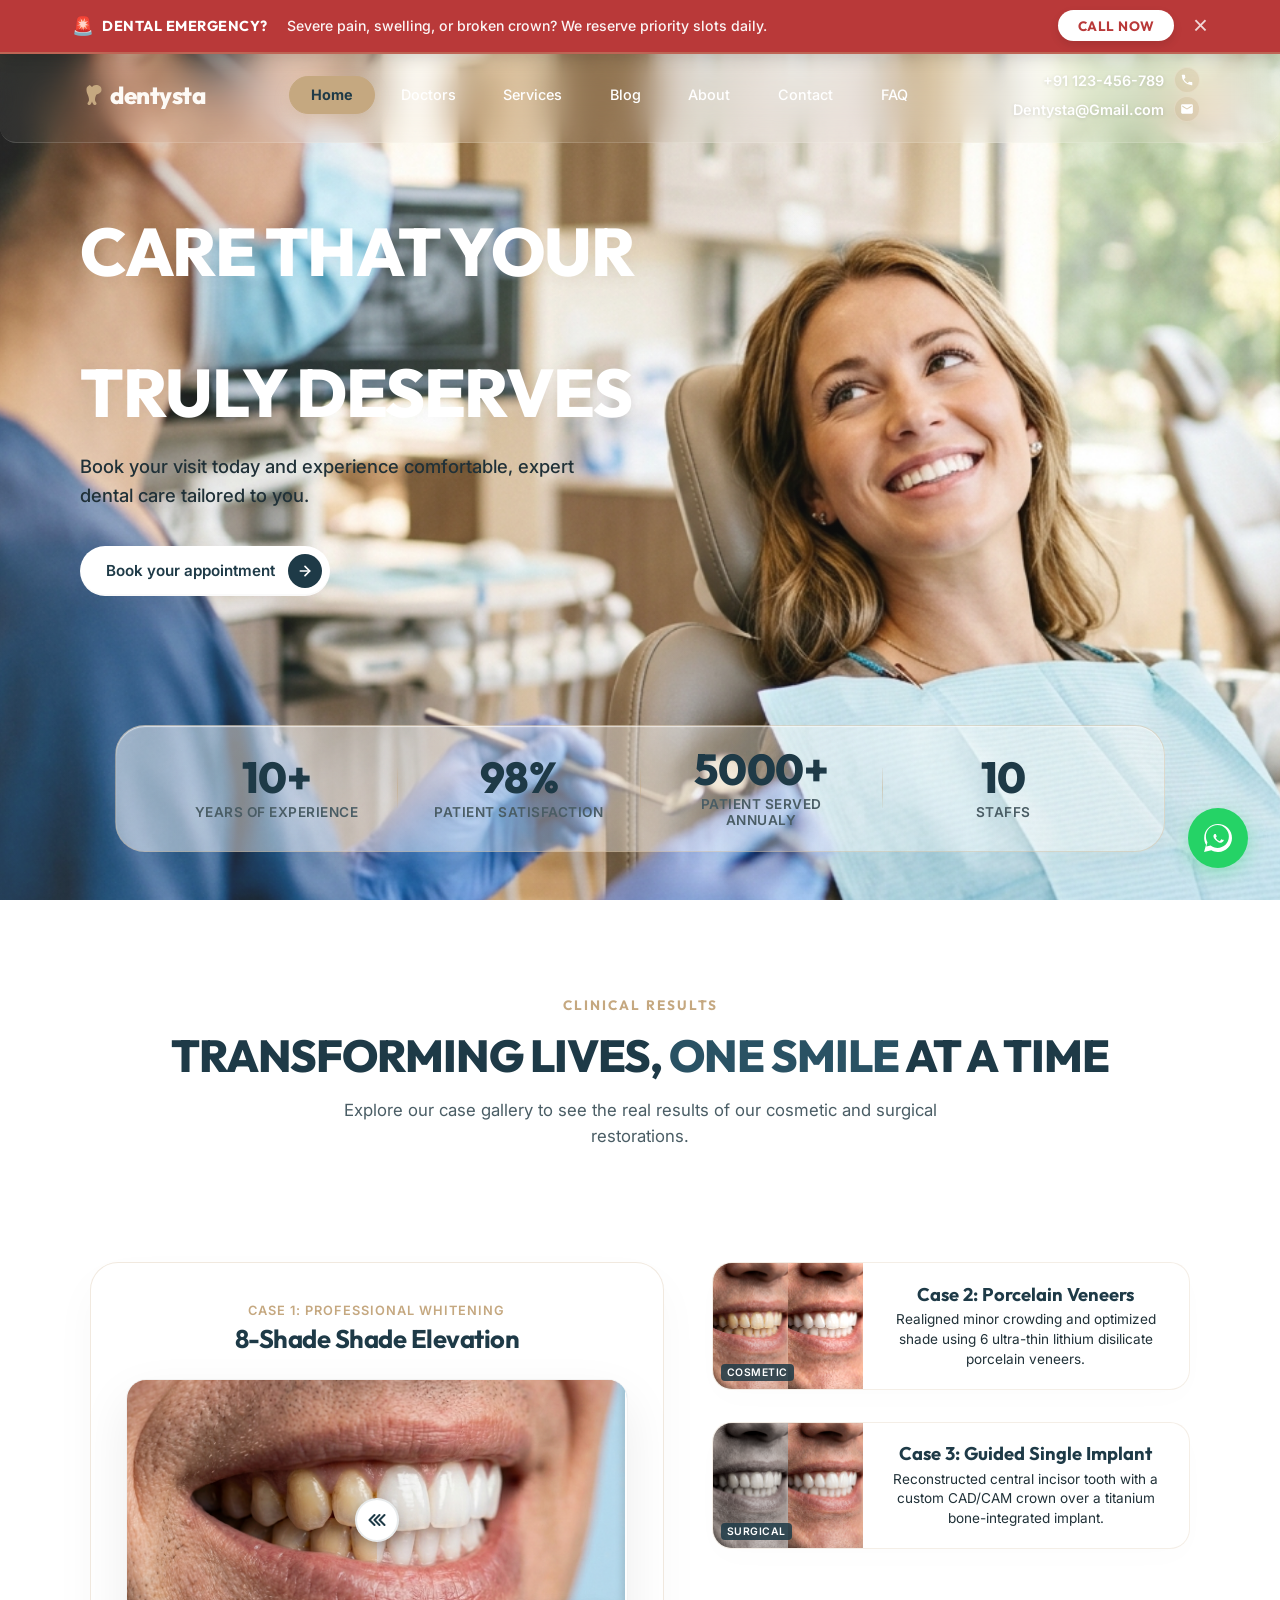
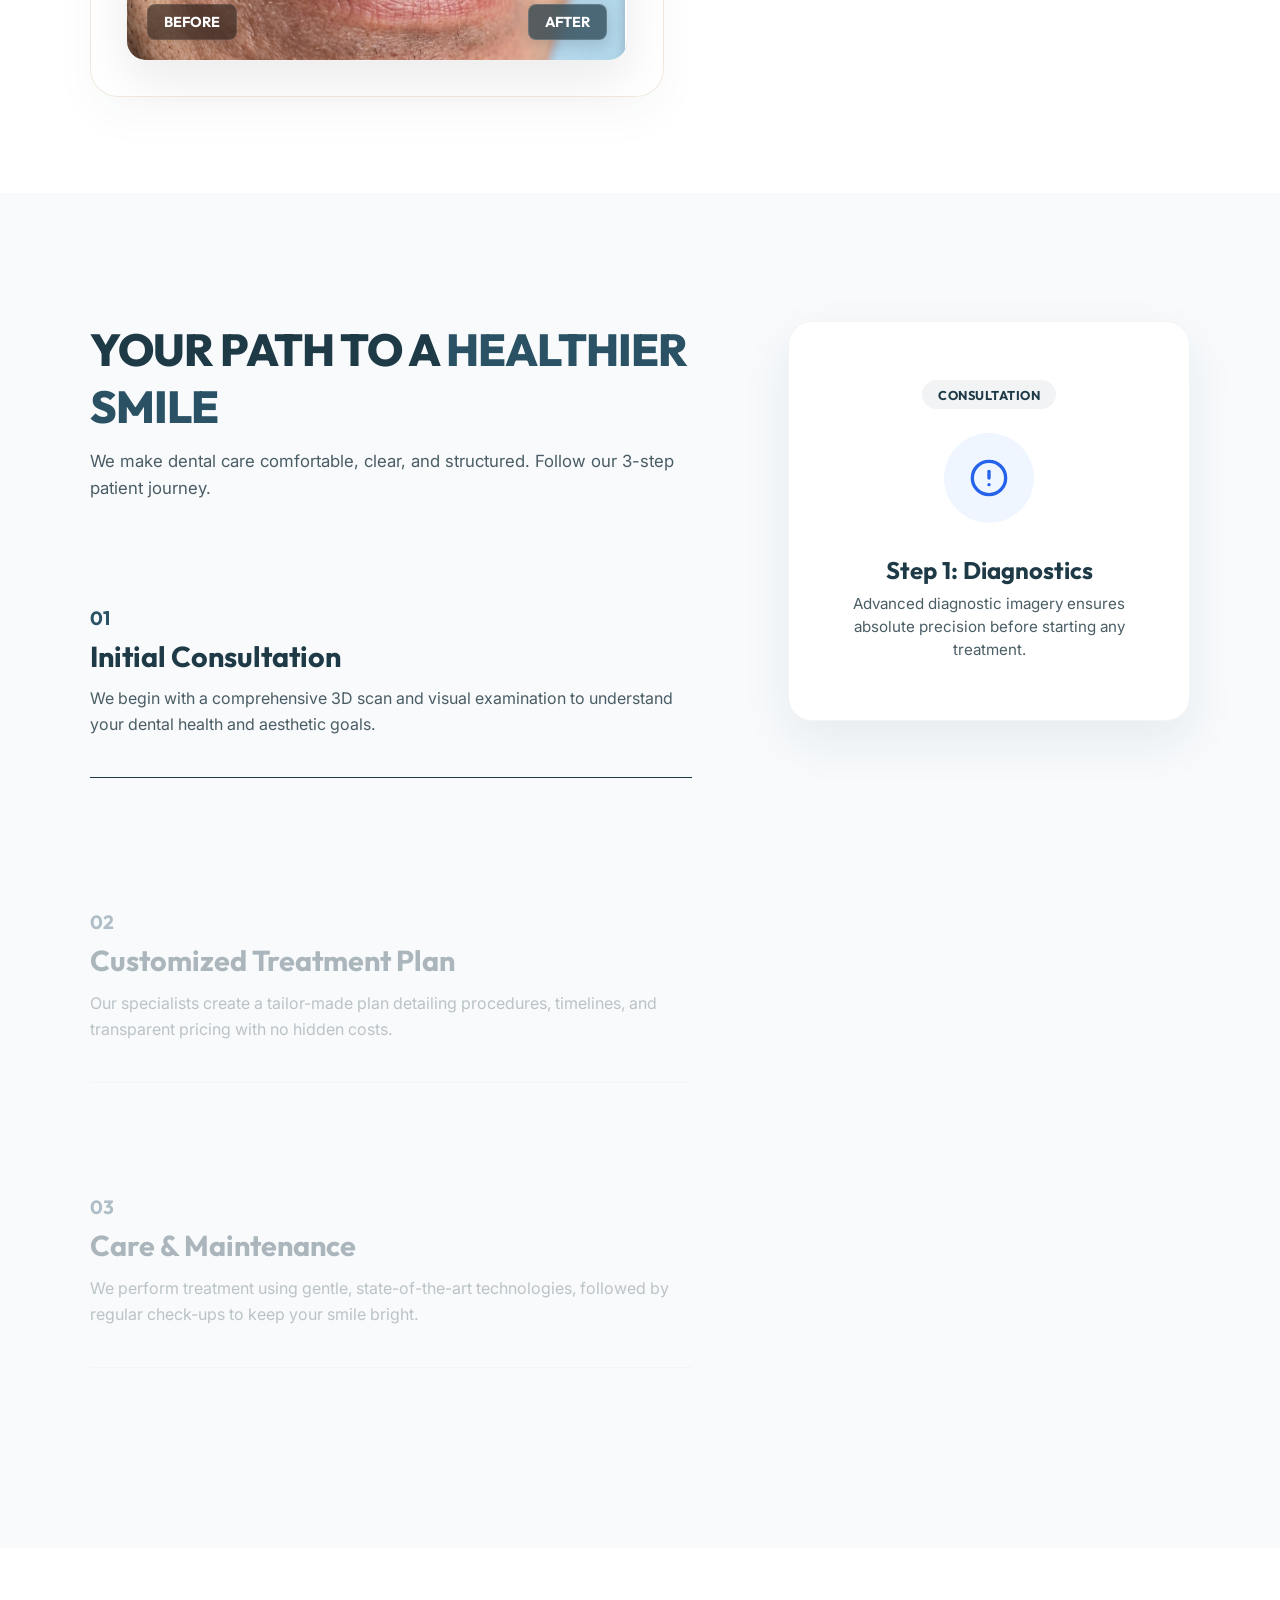
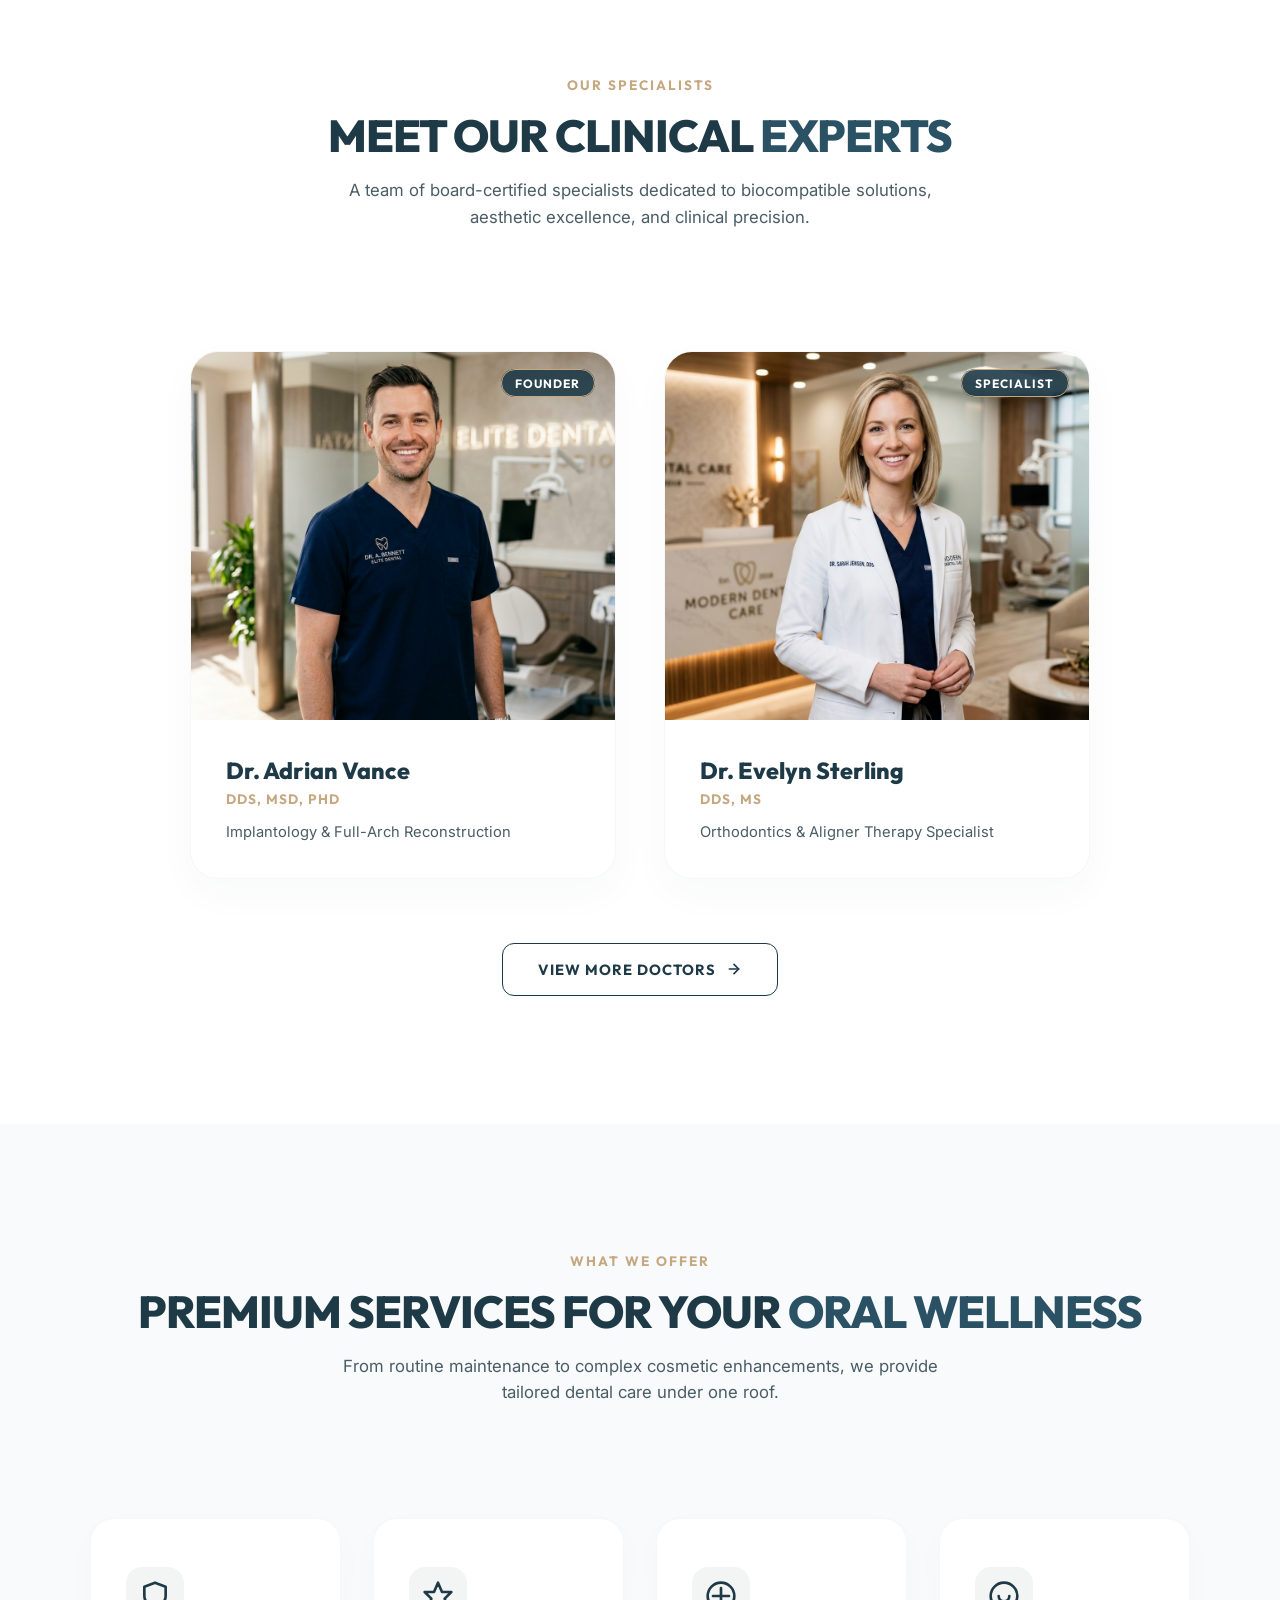
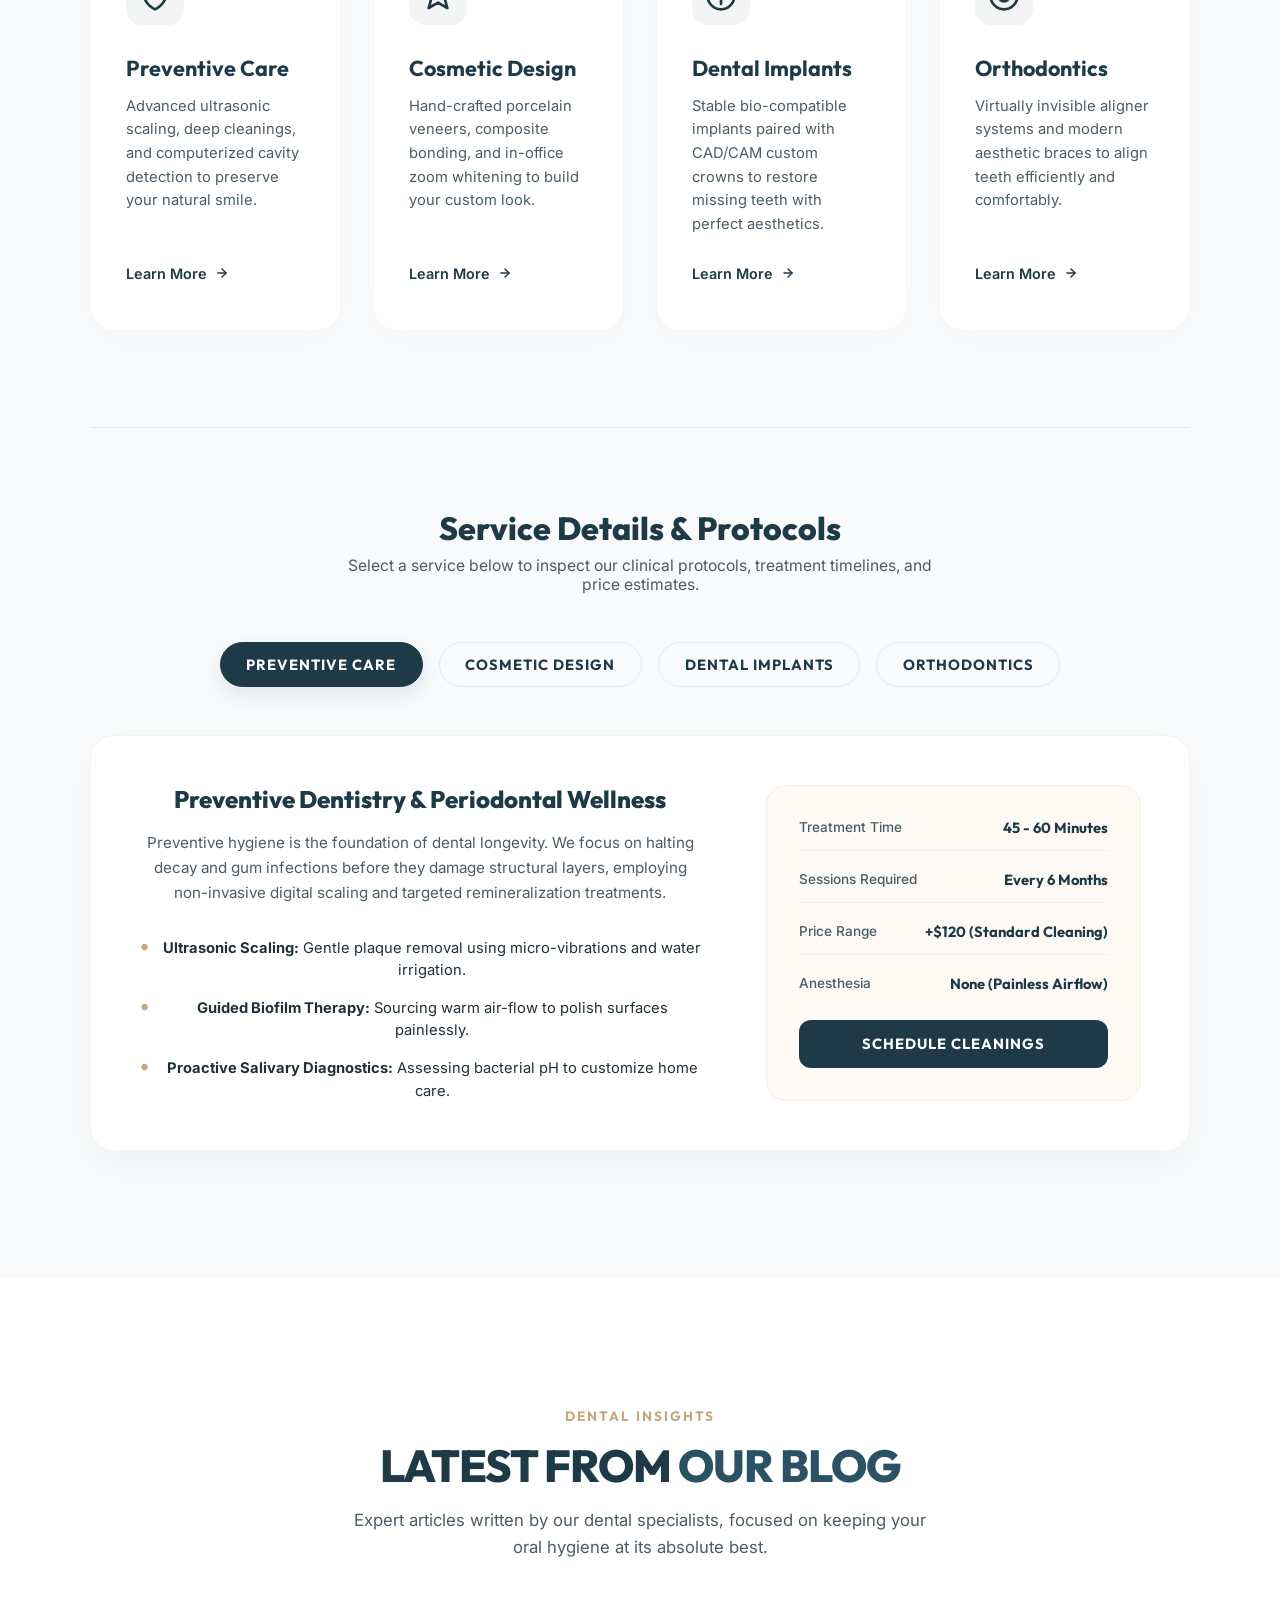
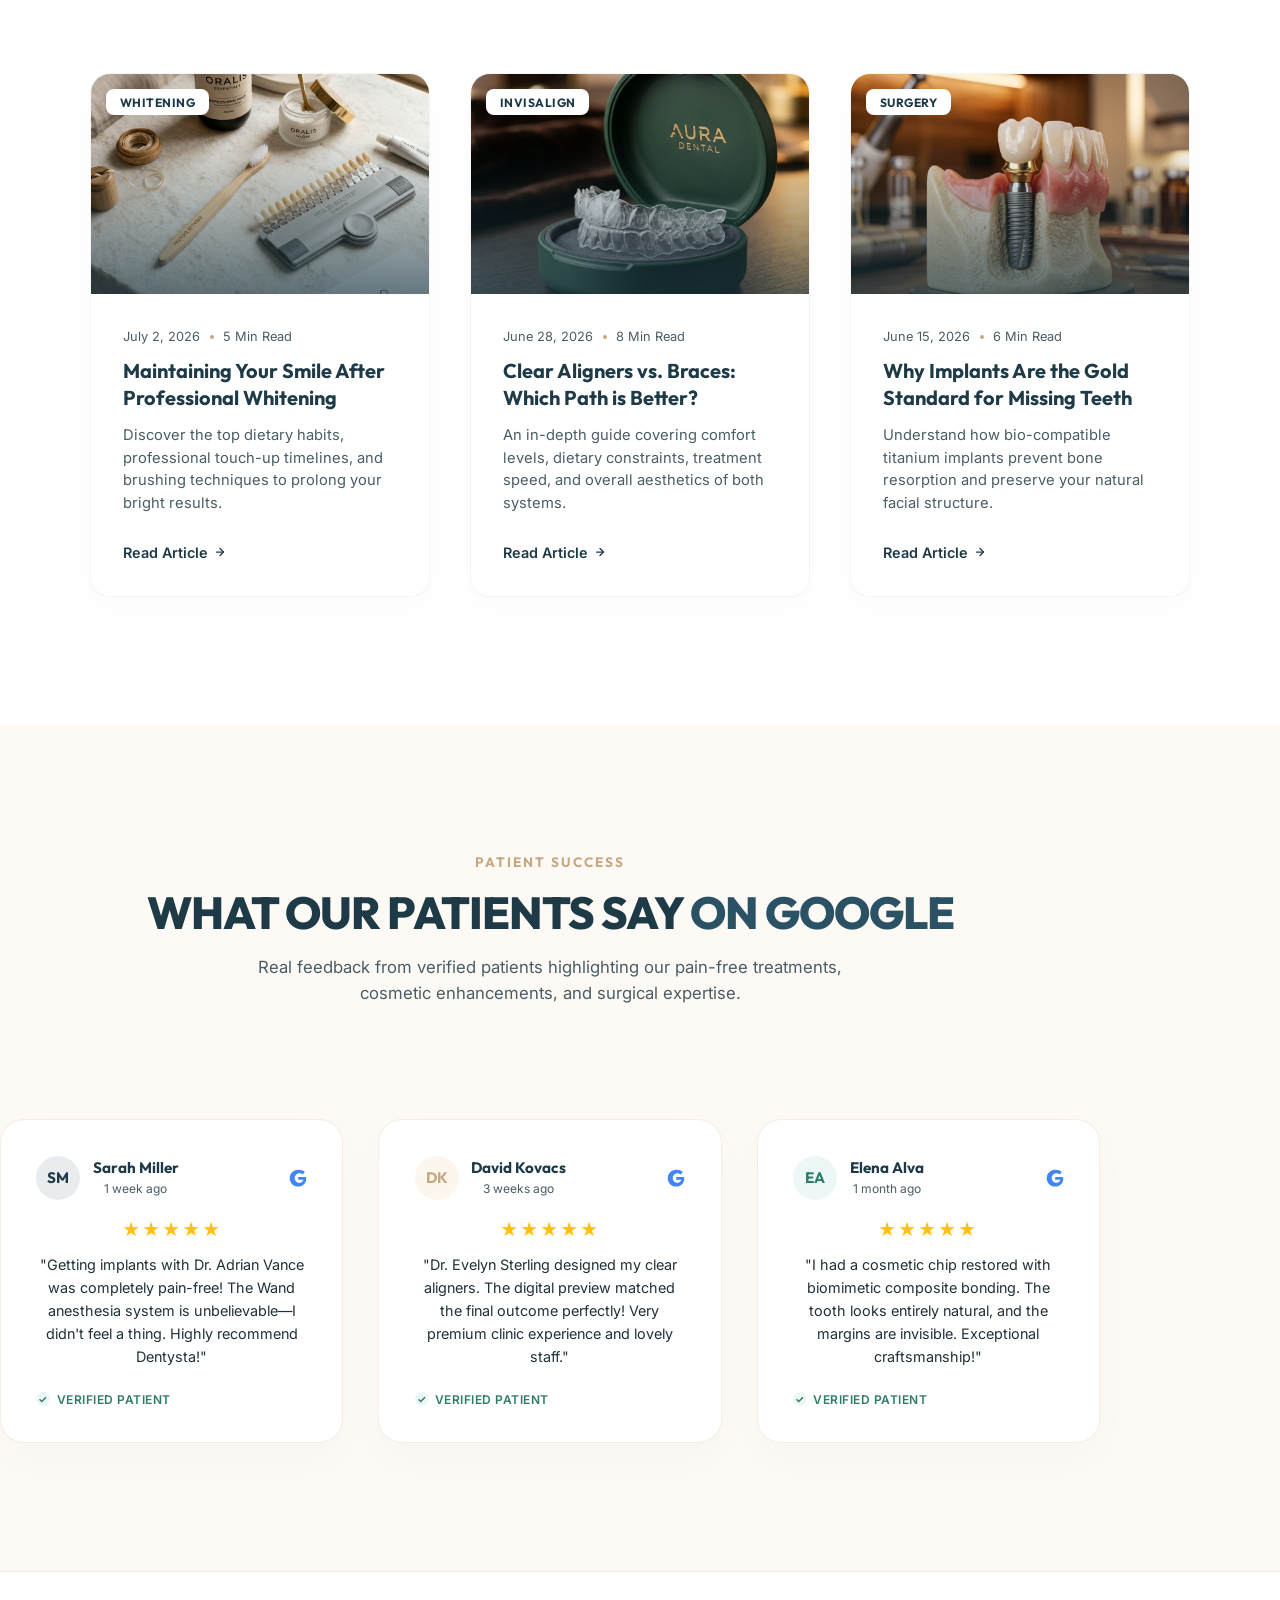
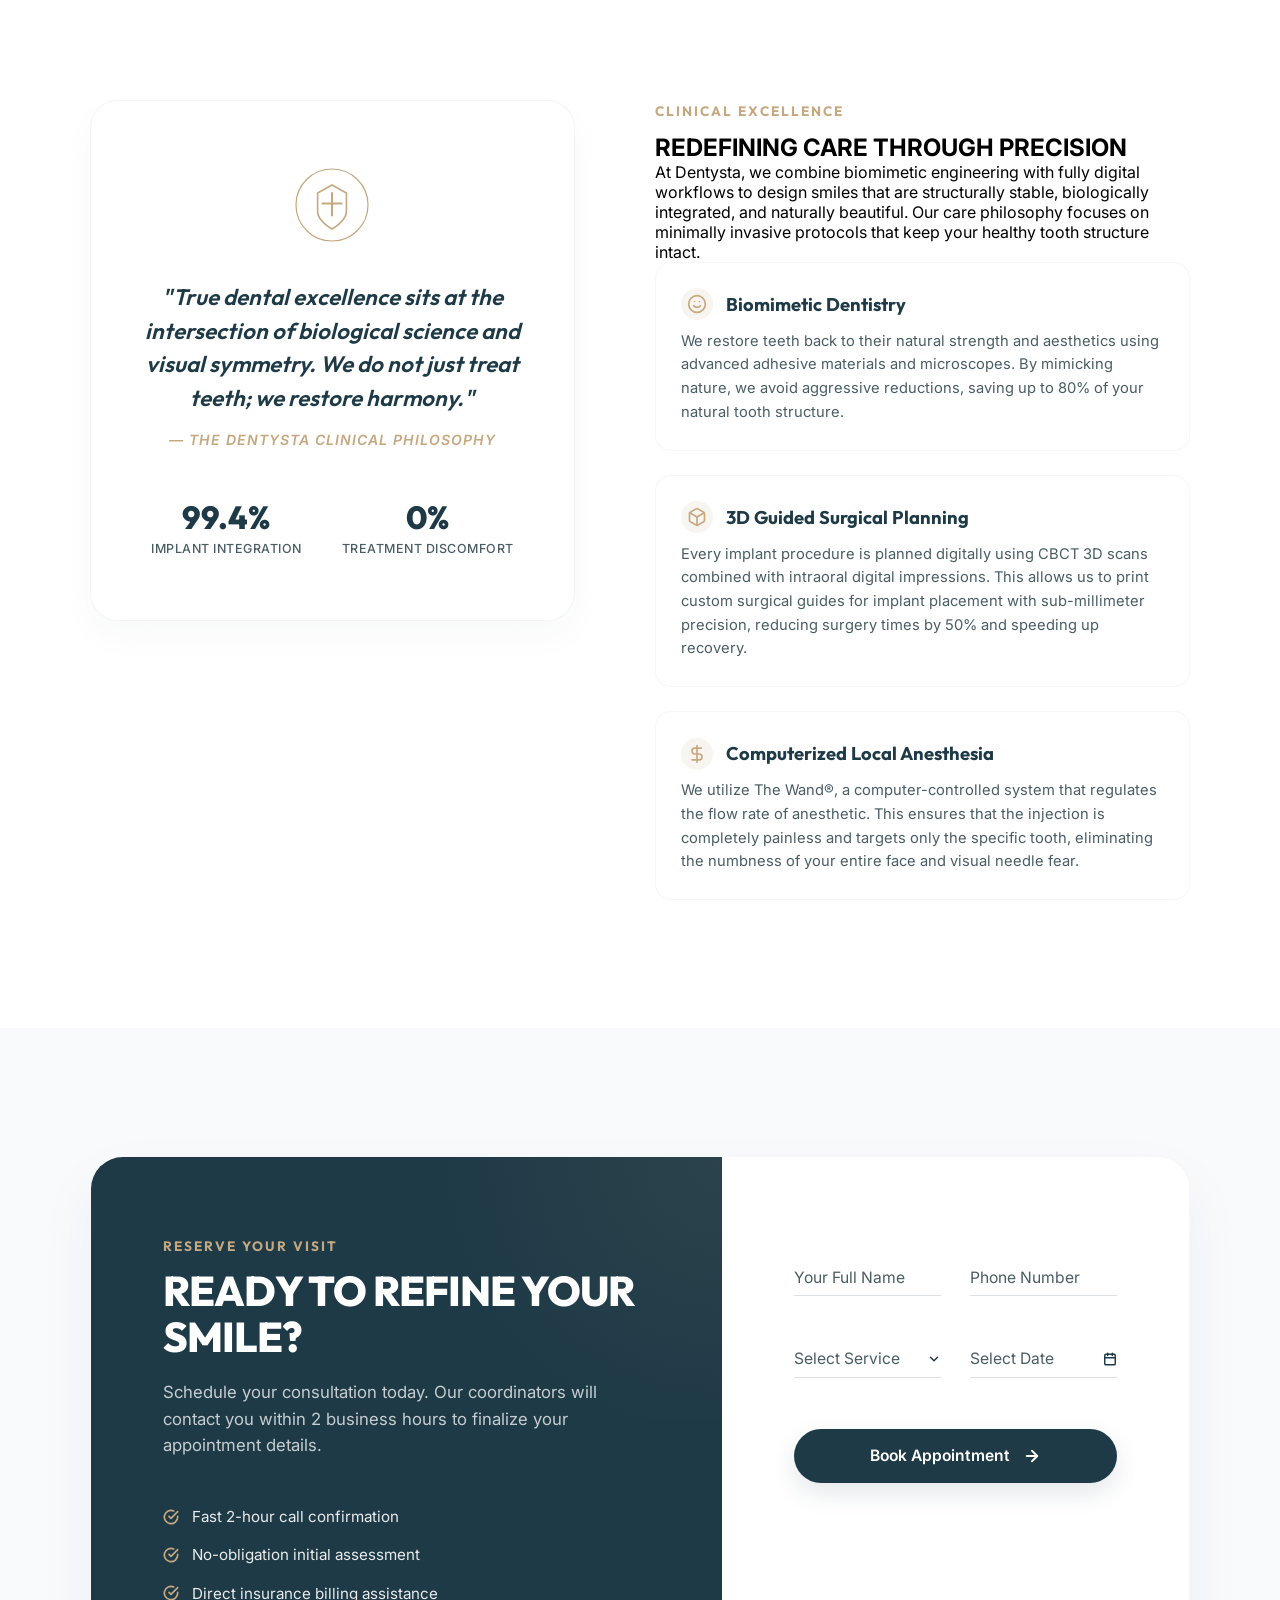
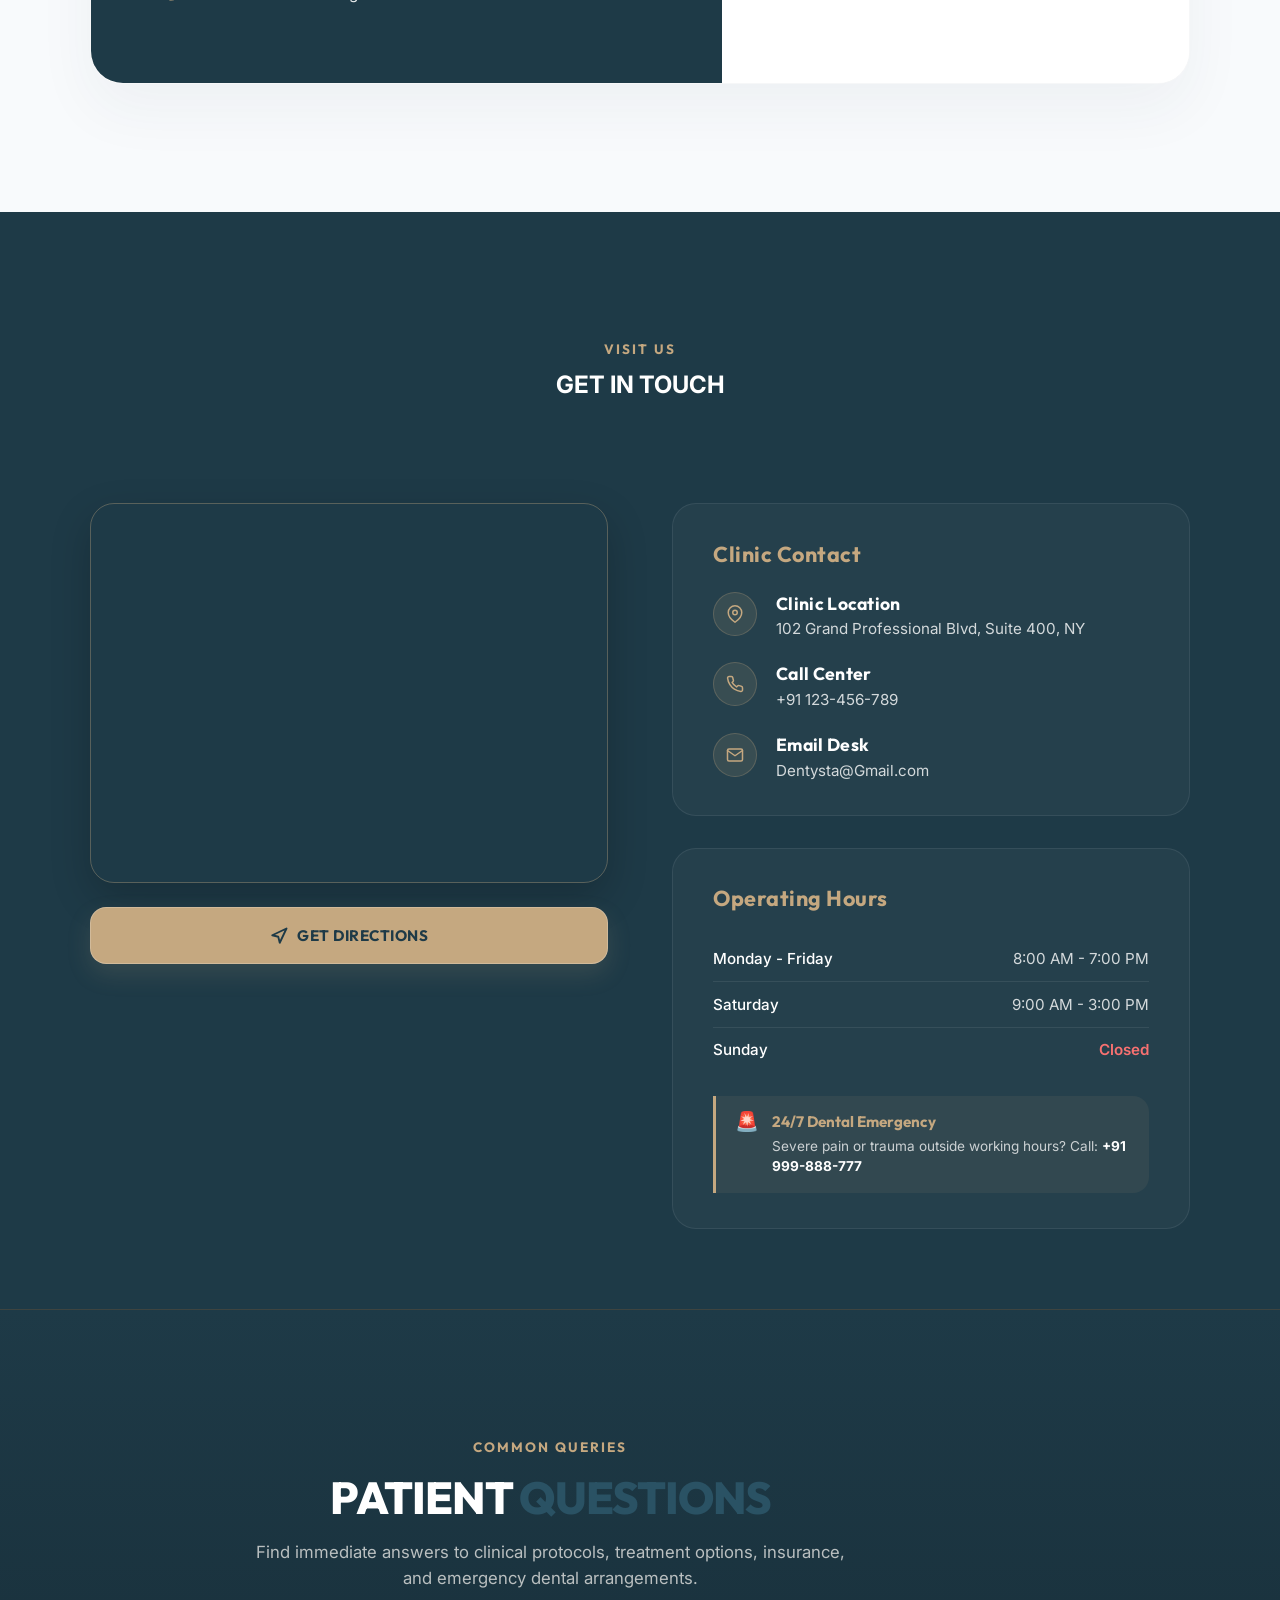
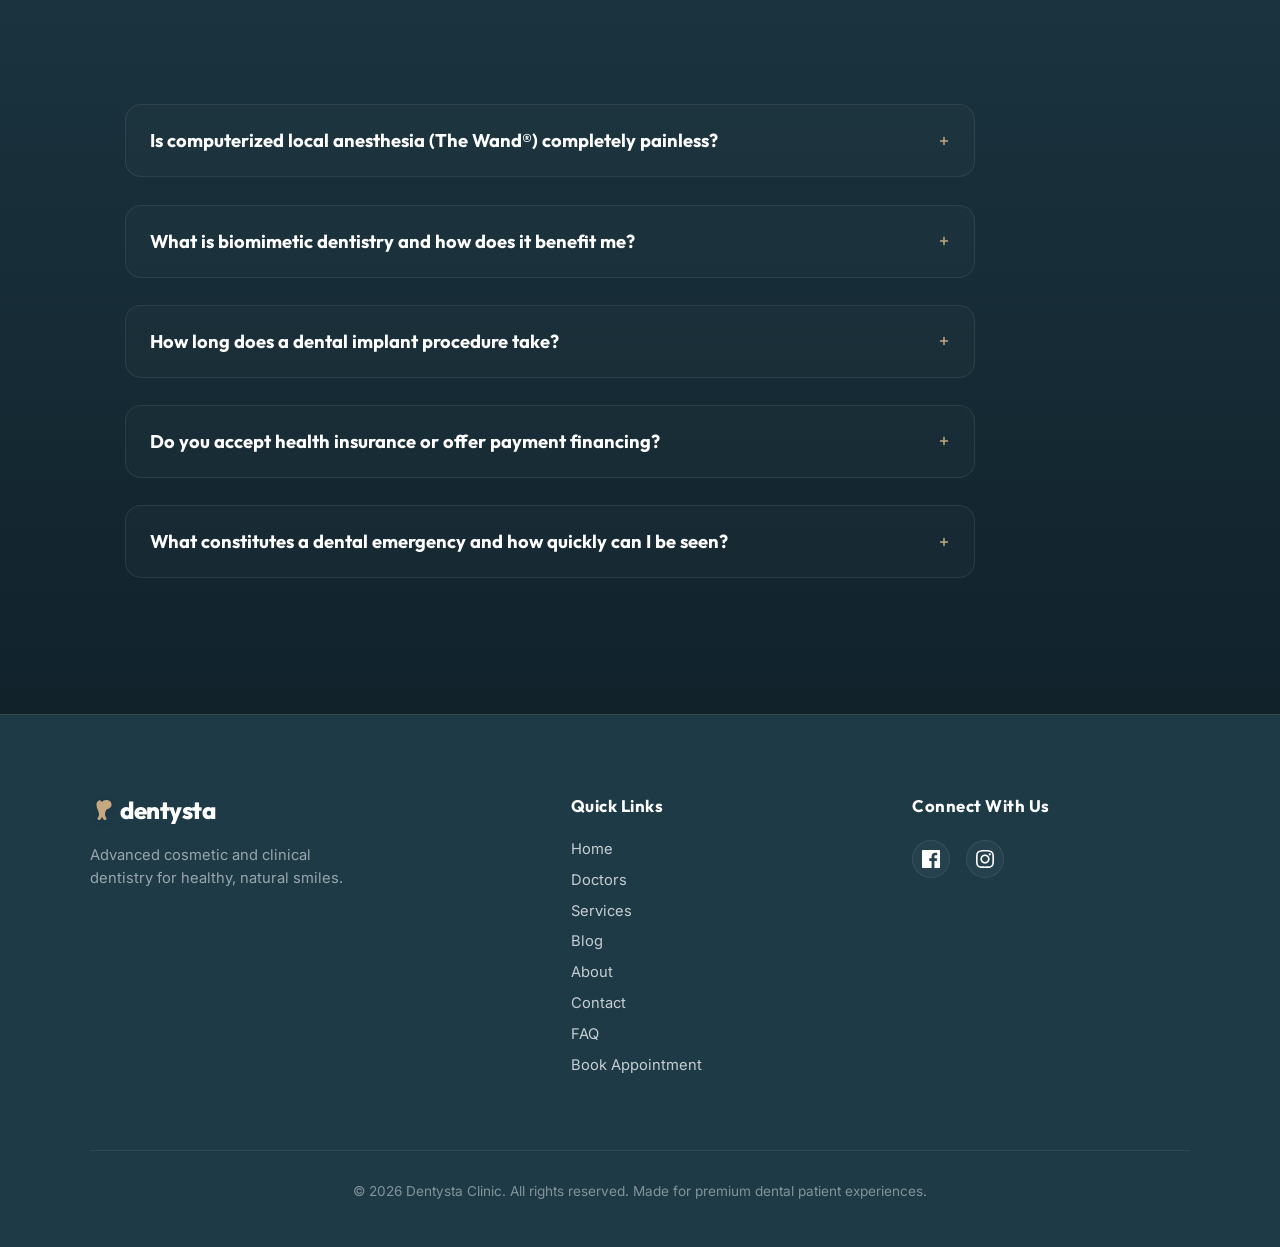
==== commit dfb1bd39: "Add files via upload" ====
--- a/index.html
+++ b/index.html
@@ -11,6 +11,8 @@
   <link href="https://fonts.googleapis.com/css2?family=Inter:wght@400;500;600&family=Outfit:wght@400;500;600;700;800&display=swap" rel="stylesheet">
   <!-- CSS Stylesheet -->
   <link rel="stylesheet" href="style.css">
+  <!-- Favicon -->
+  <link rel="icon" type="image/svg+xml" href="data:image/svg+xml,%3Csvg xmlns='http://www.w3.org/2000/svg' viewBox='0 0 24 24' fill='none'%3E%3Cpath d='M12 2c-3.16 0-5.5 1.63-5.5 4.5 0 2 .5 3.5 1.25 5.25.75 1.75 1.25 3.25 1.25 5.25 0 1.5-1.5 2.5-1.5 3.5 0 1 1 1.5 2 1.5s2-2 2.5-3.5c.5 1.5 1.5 3.5 2.5 3.5s2-.5 2-1.5c0-1-1.5-2-1.5-3.5 0-2 .5-3.5 1.25-5.25C21 10 21.5 8.5 21.5 6.5 21.5 3.63 19.16 2 16 2c-1.8 0-3 .8-4 2-1-1.2-2.2-2-4-2z' stroke='%23c5a880' stroke-width='1.8' fill='%231e3a47' stroke-linecap='round' stroke-linejoin='round'/%3E%3C/svg%3E">
 </head>
 <body class="has-emergency-banner">
   <!-- Emergency Alert Banner -->
@@ -47,6 +49,7 @@
         <a href="#blog" class="nav-link">Blog</a>
         <a href="#about" class="nav-link">About</a>
         <a href="#contact" class="nav-link">Contact</a>
+        <a href="#faq" class="nav-link">FAQ</a>
       </nav>
 
       <!-- Contact Info -->
@@ -973,85 +976,101 @@
   <!-- Contact & Footer Section -->
   <section class="contact-section" id="contact">
     <div class="section-container">
-      <div class="contact-grid">
-        <div class="contact-card">
-          <span class="section-tag-gold">Visit Us</span>
-          <h2 class="contact-grid-title">GET IN TOUCH</h2>
-          <p class="contact-grid-desc">Have questions or want to speak with our reception? Reach out anytime, or drop by during our opening hours.</p>
-          
-          <div class="contact-details-list">
-            <div class="detail-item">
-              <span class="detail-icon">
-                <svg width="18" height="18" viewBox="0 0 24 24" fill="none" stroke="currentColor" stroke-width="2" stroke-linecap="round" stroke-linejoin="round">
-                  <path d="M21 10c0 7-9 13-9 13s-9-6-9-13a9 9 0 0 1 18 0z"></path>
-                  <circle cx="12" cy="10" r="3"></circle>
-                </svg>
-              </span>
-              <div class="detail-info">
-                <h4>Clinic Location</h4>
-                <p>102 Grand Professional Blvd, Suite 400, NY</p>
-              </div>
-            </div>
-            
-            <div class="detail-item">
-              <span class="detail-icon">
-                <svg width="18" height="18" viewBox="0 0 24 24" fill="none" stroke="currentColor" stroke-width="2" stroke-linecap="round" stroke-linejoin="round">
-                  <path d="M22 16.92v3a2 2 0 0 1-2.18 2 19.79 19.79 0 0 1-8.63-3.07 19.5 19.5 0 0 1-6-6 19.79 19.79 0 0 1-3.07-8.67A2 2 0 0 1 4.11 2h3a2 2 0 0 1 2 1.72 12.84 12.84 0 0 0 .7 2.81 2 2 0 0 1-.45 2.11L8.09 9.91a16 16 0 0 0 6 6l1.27-1.27a2 2 0 0 1 2.11-.45 12.84 12.84 0 0 0 2.81.7A2 2 0 0 1 22 16.92z"></path>
-                </svg>
-              </span>
-              <div class="detail-info">
-                <h4>Call Center</h4>
-                <p>+91 123-456-789</p>
-              </div>
-            </div>
-
-            <div class="detail-item">
-              <span class="detail-icon">
-                <svg width="18" height="18" viewBox="0 0 24 24" fill="none" stroke="currentColor" stroke-width="2" stroke-linecap="round" stroke-linejoin="round">
-                  <path d="M4 4h16c1.1 0 2 .9 2 2v12c0 1.1-.9 2-2 2H4c-1.1 0-2-.9-2-2V6c0-1.1.9-2 2-2z"></path>
-                  <polyline points="22,6 12,13 2,6"></polyline>
-                </svg>
-              </span>
-              <div class="detail-info">
-                <h4>Email Desk</h4>
-                <p>Dentysta@Gmail.com</p>
-              </div>
-            </div>
-          </div>
-        </div>
-
-        <div class="hours-card">
-          <h3 class="hours-title">OPENING HOURS</h3>
-          <div class="hours-row">
-            <span class="day">Monday - Friday</span>
-            <span class="time">8:00 AM - 7:00 PM</span>
-          </div>
-          <div class="hours-row">
-            <span class="day">Saturday</span>
-            <span class="time">9:00 AM - 3:00 PM</span>
-          </div>
-          <div class="hours-row">
-            <span class="day">Sunday</span>
-            <span class="time closed">Closed</span>
-          </div>
-          <div class="emergency-notice">
-            <h4>24/7 Dental Emergency</h4>
-            <p>If you are experiencing severe, sudden tooth pain or oral injuries outside working hours, call our urgent line: <strong>+91 999-888-777</strong>.</p>
-          </div>
-        </div>
-      </div>
-
-      <!-- Google Maps Embed -->
-      <div class="map-container">
-        <iframe src="https://www.google.com/maps/embed?pb=!1m18!1m12!1m3!1d3022.6175402097066!2d-73.985428!3d40.748441!2m3!1f0!2f0!3f0!3m2!1i1024!2i768!4f13.1!3m3!1m2!1s0x89c259a9b3117469%3A0xd134e199a405a163!2sEmpire%20State%20Building!5e0!3m2!1sen!2sin!4v1688320493829!5m2!1sen!2sin" 
-          width="100%" 
-          height="350" 
-          style="border:0;" 
-          allowfullscreen="" 
-          loading="lazy" 
-          referrerpolicy="no-referrer-when-downgrade"
-          title="Dentysta Clinic Map Location">
-        </iframe>
+      <span class="section-tag-gold">Visit Us</span>
+      <h2 class="contact-grid-title" style="text-align: center; margin-bottom: 3rem;">GET IN TOUCH</h2>
+      
+      <div class="contact-layout-grid">
+        <!-- Left: Map & Get Directions -->
+        <div class="contact-map-panel">
+          <div class="map-container">
+            <iframe src="https://www.google.com/maps/embed?pb=!1m18!1m12!1m3!1d3022.6175402097066!2d-73.985428!3d40.748441!2m3!1f0!2f0!3f0!3m2!1i1024!2i768!4f13.1!3m3!1m2!1s0x89c259a9b3117469%3A0xd134e199a405a163!2sEmpire%20State%20Building!5e0!3m2!1sen!2sin!4v1688320493829!5m2!1sen!2sin" 
+              width="100%" 
+              height="350" 
+              style="border:0;" 
+              allowfullscreen="" 
+              loading="lazy" 
+              referrerpolicy="no-referrer-when-downgrade"
+              title="Dentysta Clinic Map Location">
+            </iframe>
+          </div>
+          <a href="https://maps.google.com/?q=Empire+State+Building,+NY" target="_blank" rel="noopener noreferrer" class="get-directions-btn">
+            <svg width="18" height="18" viewBox="0 0 24 24" fill="none" stroke="currentColor" stroke-width="2.5" stroke-linecap="round" stroke-linejoin="round">
+              <polygon points="3 11 22 2 13 21 11 13 3 11"></polygon>
+            </svg>
+            <span>Get Directions</span>
+          </a>
+        </div>
+
+        <!-- Right: Clinic Details & Hours -->
+        <div class="contact-info-panel">
+          <div class="info-block-card">
+            <h3>Clinic Contact</h3>
+            <div class="contact-details-list">
+              <div class="detail-item">
+                <span class="detail-icon">
+                  <svg width="18" height="18" viewBox="0 0 24 24" fill="none" stroke="currentColor" stroke-width="2" stroke-linecap="round" stroke-linejoin="round">
+                    <path d="M21 10c0 7-9 13-9 13s-9-6-9-13a9 9 0 0 1 18 0z"></path>
+                    <circle cx="12" cy="10" r="3"></circle>
+                  </svg>
+                </span>
+                <div class="detail-info">
+                  <h4>Clinic Location</h4>
+                  <p>102 Grand Professional Blvd, Suite 400, NY</p>
+                </div>
+              </div>
+              
+              <div class="detail-item">
+                <span class="detail-icon">
+                  <svg width="18" height="18" viewBox="0 0 24 24" fill="none" stroke="currentColor" stroke-width="2" stroke-linecap="round" stroke-linejoin="round">
+                    <path d="M22 16.92v3a2 2 0 0 1-2.18 2 19.79 19.79 0 0 1-8.63-3.07 19.5 19.5 0 0 1-6-6 19.79 19.79 0 0 1-3.07-8.67A2 2 0 0 1 4.11 2h3a2 2 0 0 1 2 1.72 12.84 12.84 0 0 0 .7 2.81 2 2 0 0 1-.45 2.11L8.09 9.91a16 16 0 0 0 6 6l1.27-1.27a2 2 0 0 1 2.11-.45 12.84 12.84 0 0 0 2.81.7A2 2 0 0 1 22 16.92z"></path>
+                  </svg>
+                </span>
+                <div class="detail-info">
+                  <h4>Call Center</h4>
+                  <p>+91 123-456-789</p>
+                </div>
+              </div>
+
+              <div class="detail-item">
+                <span class="detail-icon">
+                  <svg width="18" height="18" viewBox="0 0 24 24" fill="none" stroke="currentColor" stroke-width="2" stroke-linecap="round" stroke-linejoin="round">
+                    <path d="M4 4h16c1.1 0 2 .9 2 2v12c0 1.1-.9 2-2 2H4c-1.1 0-2-.9-2-2V6c0-1.1.9-2 2-2z"></path>
+                    <polyline points="22,6 12,13 2,6"></polyline>
+                  </svg>
+                </span>
+                <div class="detail-info">
+                  <h4>Email Desk</h4>
+                  <p>Dentysta@Gmail.com</p>
+                </div>
+              </div>
+            </div>
+          </div>
+
+          <div class="info-block-card">
+            <h3>Operating Hours</h3>
+            <div class="hours-rows-list">
+              <div class="hours-row">
+                <span class="day">Monday - Friday</span>
+                <span class="time">8:00 AM - 7:00 PM</span>
+              </div>
+              <div class="hours-row">
+                <span class="day">Saturday</span>
+                <span class="time">9:00 AM - 3:00 PM</span>
+              </div>
+              <div class="hours-row">
+                <span class="day">Sunday</span>
+                <span class="time closed">Closed</span>
+              </div>
+            </div>
+            <div class="emergency-notice-box">
+              <span class="alert-icon">🚨</span>
+              <div class="alert-content">
+                <h4>24/7 Dental Emergency</h4>
+                <p>Severe pain or trauma outside working hours? Call: <strong>+91 999-888-777</strong></p>
+              </div>
+            </div>
+          </div>
+        </div>
       </div>
     </div>
   </section>
@@ -1178,6 +1197,8 @@
             <a href="#services">Services</a>
             <a href="#blog">Blog</a>
             <a href="#about">About</a>
+            <a href="#contact">Contact</a>
+            <a href="#faq">FAQ</a>
             <a href="#book">Book Appointment</a>
           </div>
 
@@ -1205,16 +1226,16 @@
 
   <!-- Interactive Functionality Script -->
   <script>
-    // Force website to start from the first (top) section on reload
+    // Force website to start from the first (top) section on reload instantly
     if (history.scrollRestoration) {
       history.scrollRestoration = 'manual';
     }
-    window.scrollTo(0, 0);
+    window.scrollTo({ top: 0, behavior: 'instant' });
     window.addEventListener('beforeunload', () => {
-      window.scrollTo(0, 0);
+      window.scrollTo({ top: 0, behavior: 'instant' });
     });
     window.addEventListener('load', () => {
-      window.scrollTo(0, 0);
+      window.scrollTo({ top: 0, behavior: 'instant' });
       if (window.location.hash) {
         history.replaceState("", document.title, window.location.pathname + window.location.search);
       }
@@ -1245,10 +1266,10 @@
         const targetElement = document.querySelector(targetId);
         
         if (targetElement) {
-          // Adjust scroll position slightly for sticky header offset
-          const headerOffset = 80;
+          // Adjust scroll position slightly for sticky header offset dynamically
+          const headerOffset = header ? header.offsetHeight : 80;
           const elementPosition = targetElement.getBoundingClientRect().top;
-          const offsetPosition = elementPosition + window.pageYOffset - headerOffset;
+          const offsetPosition = elementPosition + window.scrollY - headerOffset;
           
           window.scrollTo({
             top: offsetPosition,
@@ -1272,7 +1293,8 @@
       'blog': 'blog',
       'about': 'about',
       'book': 'services',
-      'contact': 'contact'
+      'contact': 'contact',
+      'faq': 'faq'
     };
 
     if (sections.length > 0 && navLinks.length > 0) {
@@ -1837,14 +1859,14 @@
   </a>
 
   <!-- Sticky Book Appointment Button -->
-  <a href="#book" class="sticky-booking-btn" id="stickyBookingBtn">
-    <svg width="20" height="20" viewBox="0 0 24 24" fill="none" stroke="currentColor" stroke-width="2.5" stroke-linecap="round" stroke-linejoin="round">
+  <a href="#book" class="sticky-booking-btn" id="stickyBookingBtn" aria-label="Book Appointment">
+    <svg class="booking-btn-icon" width="24" height="24" viewBox="0 0 24 24" fill="none" stroke="currentColor" stroke-width="2.2" stroke-linecap="round" stroke-linejoin="round">
       <rect x="3" y="4" width="18" height="18" rx="2" ry="2"></rect>
       <line x1="16" y1="2" x2="16" y2="6"></line>
       <line x1="8" y1="2" x2="8" y2="6"></line>
       <line x1="3" y1="10" x2="21" y2="10"></line>
     </svg>
-    <span>Book Appointment</span>
+    <span class="booking-tooltip">Book Appointment</span>
   </a>
 </body>
 </html>
--- a/style.css
+++ b/style.css
@@ -77,27 +77,98 @@
   filter: blur(12px);
   transform: translateY(-10px);
   animation: blurRevealHeader 1.2s cubic-bezier(0.16, 1, 0.3, 1) 0s forwards;
-  background: rgba(253, 251, 247, 0.08);
+  background: rgba(253, 251, 247, 0.05);
   backdrop-filter: blur(20px);
   -webkit-backdrop-filter: blur(20px);
   border: none;
   border-bottom: 1px solid rgba(253, 251, 247, 0.15);
   padding: 1.2rem 5rem;
   border-radius: 0 0 16px 16px;
-  box-shadow: 0 8px 32px rgba(0, 0, 0, 0.02);
+  box-shadow: none;
   will-change: filter, opacity, transform;
-  transition: background 0.3s ease, border-bottom-color 0.3s ease, box-shadow 0.3s ease, padding 0.3s ease, border-radius 0.3s ease;
-}
-
+  transition: background 0.4s ease, border-color 0.4s ease, box-shadow 0.4s ease, padding 0.4s ease, border-radius 0.4s ease;
+}
+
+.hero-header .logo-wrapper {
+  color: #fdfaf6;
+  transition: color 0.4s ease;
+}
+
+.hero-header .logo-text {
+  color: #fdfaf6;
+  transition: color 0.4s ease;
+}
+
+.hero-header .nav-link {
+  color: #ffffff;
+  transition: all 0.4s var(--transition-bezier);
+}
+
+.hero-header .nav-link.active {
+  background: var(--accent-gold);
+  color: var(--primary-color) !important;
+}
+
+.hero-header .nav-link:hover:not(.active) {
+  background: rgba(253, 251, 247, 0.12);
+  color: var(--accent-gold) !important;
+}
+
+.hero-header .contact-item {
+  color: #ffffff;
+  transition: color 0.4s ease;
+}
+
+.hero-header .contact-icon-wrapper {
+  border-color: rgba(253, 251, 247, 0.25) !important;
+  color: #ffffff;
+  transition: border-color 0.4s ease, color 0.4s ease;
+}
+
+/* Scrolled state overrides */
 .hero-header.scrolled {
-  background: rgba(30, 58, 71, 0.75);
-  backdrop-filter: blur(20px);
-  -webkit-backdrop-filter: blur(20px);
-  border-bottom-color: rgba(197, 168, 128, 0.25);
-  box-shadow: 0 10px 30px rgba(0, 0, 0, 0.08);
+  background: rgba(255, 255, 255, 0.85);
+  backdrop-filter: blur(25px);
+  -webkit-backdrop-filter: blur(25px);
+  border-bottom: 1px solid rgba(30, 58, 71, 0.08);
+  box-shadow: 0 10px 30px rgba(0, 0, 0, 0.06);
   padding-top: 0.8rem;
   padding-bottom: 0.8rem;
   border-radius: 0;
+}
+
+.hero-header.scrolled .logo-wrapper {
+  color: var(--primary-color);
+}
+
+.hero-header.scrolled .logo-text {
+  color: var(--primary-color);
+}
+
+.hero-header.scrolled .nav-link {
+  color: var(--primary-color);
+}
+
+.hero-header.scrolled .nav-link.active {
+  background: var(--primary-color);
+  color: var(--white) !important;
+  border-color: var(--primary-color);
+  box-shadow: 0 6px 15px rgba(30, 58, 71, 0.15);
+}
+
+.hero-header.scrolled .nav-link:hover:not(.active) {
+  background: rgba(30, 58, 71, 0.06);
+  color: var(--primary-color) !important;
+  border-color: rgba(30, 58, 71, 0.15);
+}
+
+.hero-header.scrolled .contact-item {
+  color: var(--primary-color);
+}
+
+.hero-header.scrolled .contact-icon-wrapper {
+  border-color: rgba(30, 58, 71, 0.15) !important;
+  color: var(--primary-color);
 }
 
 /* Logo */
@@ -2353,44 +2424,94 @@
   align-items: center;
 }
 
-.contact-grid {
+.contact-layout-grid {
   display: grid;
-  grid-template-columns: 1.15fr 0.85fr;
-  gap: 5rem;
+  grid-template-columns: 1fr 1fr;
+  gap: 4rem;
   width: 100%;
   max-width: 1100px;
   text-align: left;
-  padding-bottom: 6rem;
-  border-bottom: 1px solid rgba(255, 255, 255, 0.1);
-}
-
-.contact-card {
+  margin-top: 3.5rem;
+  margin-bottom: 5rem;
+}
+
+.contact-map-panel {
   display: flex;
   flex-direction: column;
-  align-items: flex-start;
-}
-
-.contact-grid-title {
-  font-family: 'Outfit', sans-serif;
-  font-size: 2.8rem;
-  font-weight: 800;
-  letter-spacing: -1px;
-  margin-bottom: 1rem;
-  color: var(--white);
-}
-
-.contact-grid-desc {
-  font-family: 'Inter', sans-serif;
-  font-size: 1.05rem;
-  color: rgba(255, 255, 255, 0.65);
-  line-height: 1.6;
-  margin-bottom: 3rem;
-}
-
-.contact-details-list {
+}
+
+.contact-map-panel .map-container {
+  width: 100%;
+  height: 380px;
+  border-radius: 24px;
+  overflow: hidden;
+  border: 1px solid rgba(197, 168, 128, 0.35);
+  box-shadow: 0 15px 40px rgba(0, 0, 0, 0.2);
+}
+
+.contact-map-panel .map-container iframe {
+  width: 100%;
+  height: 100%;
+  display: block;
+}
+
+.get-directions-btn {
+  display: flex;
+  align-items: center;
+  justify-content: center;
+  gap: 0.6rem;
+  background: var(--accent-gold);
+  color: var(--primary-color);
+  font-family: 'Outfit', sans-serif;
+  font-weight: 700;
+  font-size: 0.95rem;
+  text-transform: uppercase;
+  letter-spacing: 0.5px;
+  padding: 1.1rem 2rem;
+  border-radius: 16px;
+  text-decoration: none;
+  margin-top: 1.5rem;
+  box-shadow: 0 10px 25px rgba(197, 168, 128, 0.15);
+  border: 1px solid rgba(255, 255, 255, 0.2);
+  transition: background-color 0.3s, transform 0.2s, box-shadow 0.3s;
+  width: 100%;
+}
+
+.get-directions-btn:hover {
+  background: var(--accent-hover);
+  color: var(--primary-color);
+  transform: translateY(-2px);
+  box-shadow: 0 12px 30px rgba(197, 168, 128, 0.35);
+}
+
+.contact-info-panel {
   display: flex;
   flex-direction: column;
   gap: 2rem;
+}
+
+.info-block-card {
+  background: rgba(255, 255, 255, 0.03);
+  border: 1px solid rgba(255, 255, 255, 0.08);
+  border-radius: 24px;
+  padding: 2.2rem 2.5rem;
+  display: flex;
+  flex-direction: column;
+}
+
+.info-block-card h3 {
+  font-family: 'Outfit', sans-serif;
+  font-size: 1.35rem;
+  font-weight: 700;
+  letter-spacing: 0.5px;
+  color: var(--accent-gold);
+  margin-bottom: 1.5rem;
+}
+
+.contact-details-list {
+  display: flex;
+  flex-direction: column;
+  gap: 1.5rem;
 }
 
 .detail-item {
@@ -2418,37 +2539,25 @@
   font-weight: 700;
   margin-bottom: 0.3rem;
   letter-spacing: 0.3px;
+  color: var(--white);
 }
 
 .detail-info p {
   font-family: 'Inter', sans-serif;
   font-size: 0.95rem;
   color: rgba(255, 255, 255, 0.8);
-}
-
-.hours-card {
-  background: rgba(255, 255, 255, 0.03);
-  border: 1px solid rgba(255, 255, 255, 0.08);
-  border-radius: 24px;
-  padding: 3rem;
+  margin: 0;
+}
+
+.hours-rows-list {
   display: flex;
   flex-direction: column;
-  height: fit-content;
-}
-
-.hours-title {
-  font-family: 'Outfit', sans-serif;
-  font-size: 1.35rem;
-  font-weight: 700;
-  letter-spacing: 0.5px;
-  color: var(--accent-gold);
-  margin-bottom: 1.8rem;
 }
 
 .hours-row {
   display: flex;
   justify-content: space-between;
-  padding: 1rem 0;
+  padding: 0.8rem 0;
   border-bottom: 1px solid rgba(255, 255, 255, 0.08);
   font-family: 'Inter', sans-serif;
   font-size: 0.95rem;
@@ -2471,32 +2580,47 @@
   font-weight: 600;
 }
 
-.emergency-notice {
-  margin-top: 2.2rem;
+.emergency-notice-box {
+  margin-top: 1.5rem;
   background: rgba(197, 168, 128, 0.08);
-  border-left: 3px solid var(--accent-gold);
-  padding: 1.2rem;
-  border-radius: 0 12px 12px 0;
-  text-align: left;
-}
-
-.emergency-notice h4 {
-  font-family: 'Outfit', sans-serif;
-  font-size: 1rem;
+  border-left: 3.5px solid var(--accent-gold);
+  padding: 1rem 1.2rem;
+  border-radius: 0 16px 16px 0;
+  display: flex;
+  gap: 0.8rem;
+  align-items: flex-start;
+}
+
+.emergency-notice-box .alert-icon {
+  font-size: 1.2rem;
+  line-height: 1;
+}
+
+.emergency-notice-box h4 {
+  font-family: 'Outfit', sans-serif;
+  font-size: 0.95rem;
   font-weight: 700;
   color: var(--accent-gold);
-  margin-bottom: 0.4rem;
-}
-
-.emergency-notice p {
-  font-family: 'Inter', sans-serif;
-  font-size: 0.88rem;
+  margin-bottom: 0.3rem;
+}
+
+.emergency-notice-box p {
+  font-family: 'Inter', sans-serif;
+  font-size: 0.85rem;
   line-height: 1.5;
   color: rgba(255, 255, 255, 0.75);
-}
-
-.emergency-notice strong {
+  margin: 0;
+}
+
+.emergency-notice-box strong {
   color: var(--white);
+}
+
+@media (max-width: 992px) {
+  .contact-layout-grid {
+    grid-template-columns: 1fr;
+    gap: 3rem;
+  }
 }
 
 
@@ -3789,29 +3913,7 @@
   margin: 0;
 }
 
-/* 5. Google Maps Embed */
-.map-container {
-  margin-top: 3.5rem;
-  width: 100%;
-  border-radius: 28px;
-  overflow: hidden;
-  border: 1px solid rgba(197, 168, 128, 0.35);
-  box-shadow: 0 15px 40px rgba(30, 58, 71, 0.04);
-  height: 350px;
-  background: #e5e3df;
-  transition: border-color 0.3s ease;
-}
-
-.map-container:hover {
-  border-color: rgba(197, 168, 128, 0.6);
-}
-
-.map-container iframe {
-  display: block;
-  width: 100%;
-  height: 100%;
-  filter: contrast(1.02) saturate(0.95);
-}
+
 
 /* 6. Floating WhatsApp Button */
 .whatsapp-float {
@@ -3869,55 +3971,99 @@
 /* 7. Sticky Book Appointment Button */
 .sticky-booking-btn {
   position: fixed;
-  bottom: 2rem;
-  left: 2rem;
-  display: flex;
-  align-items: center;
-  gap: 0.6rem;
-  background: var(--primary-color);
-  color: #ffffff;
-  font-family: 'Outfit', sans-serif;
-  font-weight: 700;
-  font-size: 0.9rem;
-  text-transform: uppercase;
-  letter-spacing: 0.5px;
-  padding: 1rem 1.6rem;
-  border-radius: 30px;
-  box-shadow: 0 10px 30px rgba(30, 58, 71, 0.25);
-  border: 1px solid rgba(197, 168, 128, 0.35);
+  bottom: 6.75rem;
+  right: 2rem;
+  width: 60px;
+  height: 60px;
+  background-color: var(--accent-gold);
+  color: var(--primary-color);
+  border-radius: 50%;
+  display: flex;
+  align-items: center;
+  justify-content: center;
+  box-shadow: 0 6px 20px rgba(197, 168, 128, 0.35);
+  border: 1px solid rgba(255, 255, 255, 0.25);
   text-decoration: none;
   z-index: 999;
   opacity: 0;
   pointer-events: none;
   transform: translateY(20px);
-  transition: opacity 0.4s ease, transform 0.4s var(--transition-bezier), background-color 0.3s ease;
+  transition: opacity 0.4s ease, transform 0.4s var(--transition-bezier), background-color 0.3s ease, box-shadow 0.3s ease;
 }
 
 .sticky-booking-btn.visible {
   opacity: 1;
   pointer-events: auto;
   transform: translateY(0);
+  animation: pulse-gold 2.5s infinite;
 }
 
 .sticky-booking-btn:hover {
-  background: var(--accent-gold);
-  color: var(--primary-color);
-  transform: translateY(-2px);
-  box-shadow: 0 12px 35px rgba(197, 168, 128, 0.35);
+  transform: scale(1.1) translateY(-2px);
+  background-color: var(--accent-hover);
+  box-shadow: 0 8px 25px rgba(197, 168, 128, 0.5);
+  color: var(--primary-color);
+}
+
+.booking-btn-icon {
+  display: block;
+}
+
+.booking-tooltip {
+  position: absolute;
+  right: 75px;
+  background: var(--primary-color);
+  color: #ffffff;
+  font-family: 'Inter', sans-serif;
+  font-size: 0.8rem;
+  font-weight: 600;
+  padding: 0.5rem 1rem;
+  border-radius: 8px;
+  box-shadow: 0 5px 15px rgba(0, 0, 0, 0.15);
+  opacity: 0;
+  pointer-events: none;
+  transition: opacity 0.3s ease, transform 0.3s var(--transition-bezier);
+  transform: translateX(10px);
+  white-space: nowrap;
+  border: 1px solid rgba(197, 168, 128, 0.25);
+}
+
+.sticky-booking-btn:hover .booking-tooltip {
+  opacity: 1;
+  transform: translateX(0);
+}
+
+/* Pulsing Gold Animation */
+@keyframes pulse-gold {
+  0% {
+    box-shadow: 0 0 0 0 rgba(197, 168, 128, 0.5);
+  }
+  70% {
+    box-shadow: 0 0 0 15px rgba(197, 168, 128, 0);
+  }
+  100% {
+    box-shadow: 0 0 0 0 rgba(197, 168, 128, 0);
+  }
 }
 
 @media (max-width: 576px) {
   .whatsapp-float {
-    bottom: 1rem;
-    right: 1rem;
+    bottom: 1.5rem;
+    right: 1.5rem;
+    width: 50px;
+    height: 50px;
+  }
+  .whatsapp-tooltip {
+    display: none;
   }
   .sticky-booking-btn {
-    bottom: 1rem;
-    left: 1rem;
-    right: 5rem;
-    justify-content: center;
-    padding: 0.9rem 1rem;
-    font-size: 0.8rem;
+    bottom: 5.1rem;
+    right: 1.5rem;
+    width: 50px;
+    height: 50px;
+  }
+  .booking-tooltip {
+    display: none;
   }
 }
 
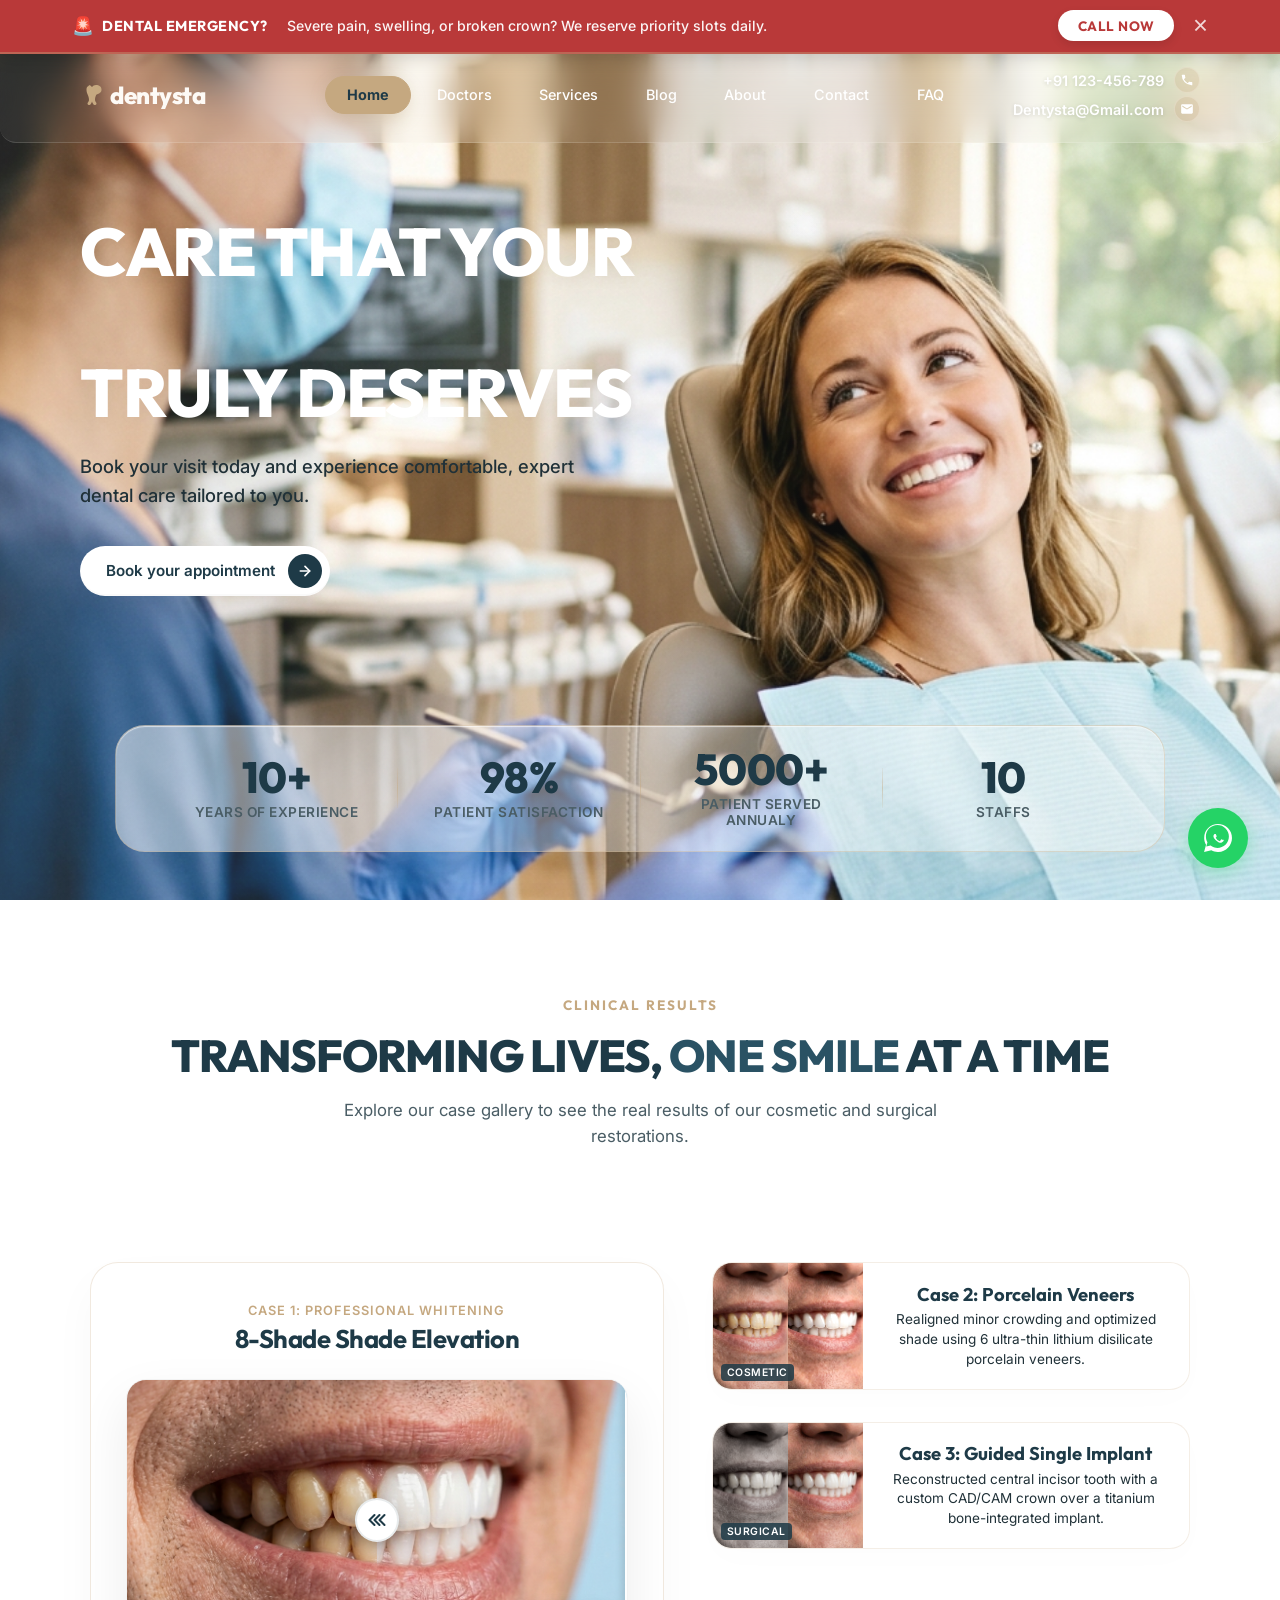
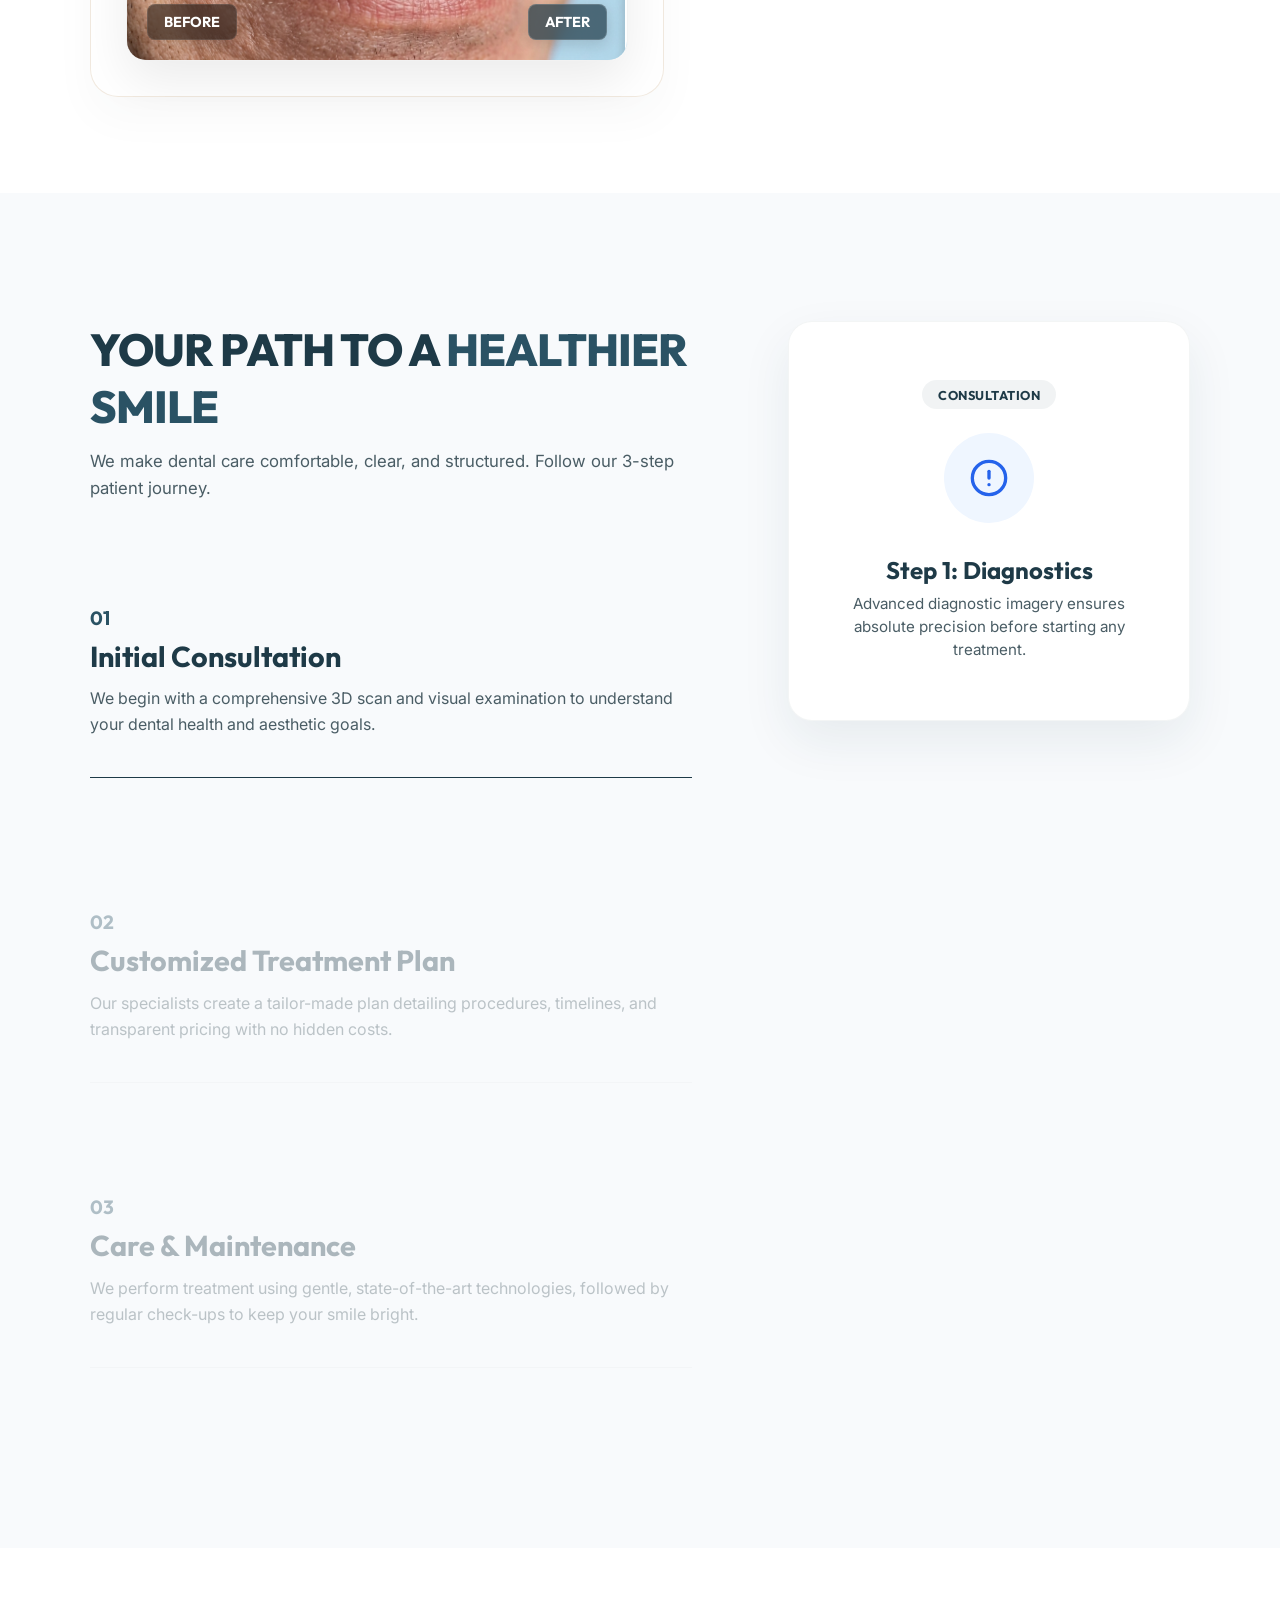
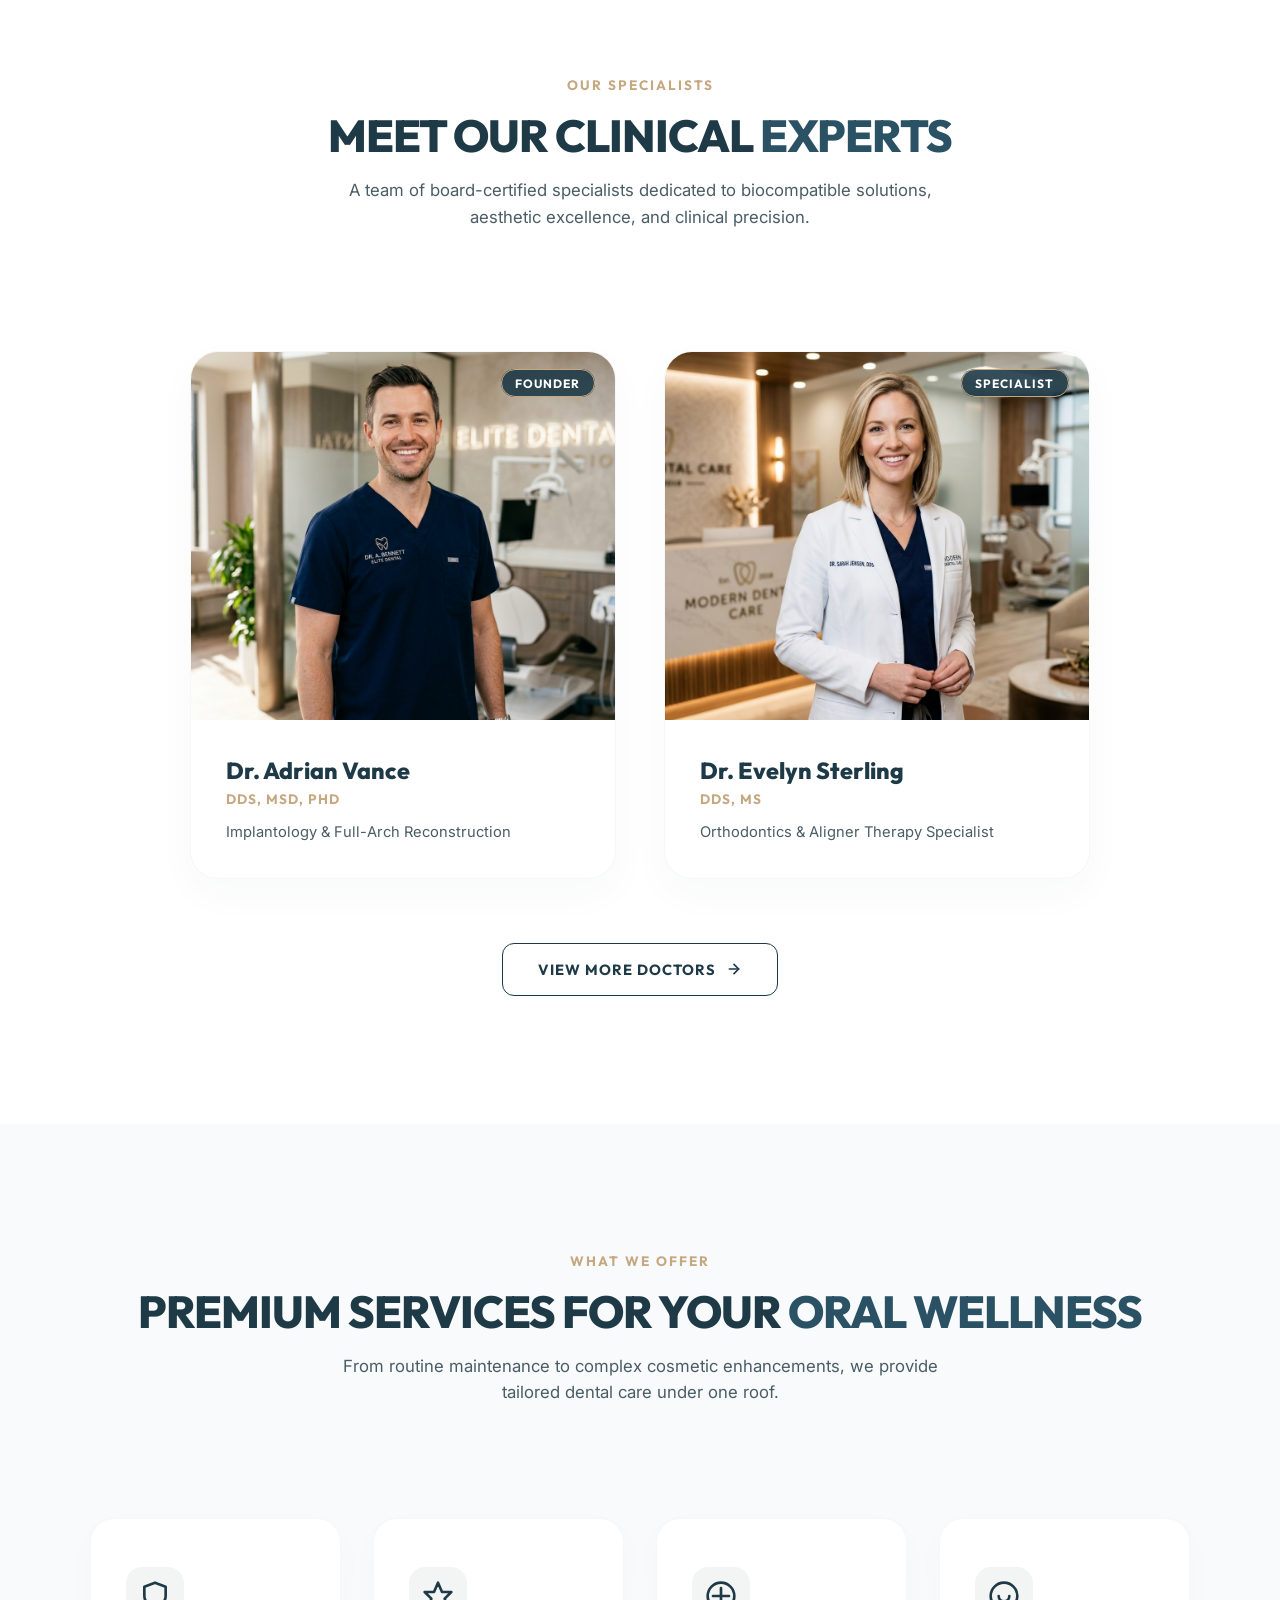
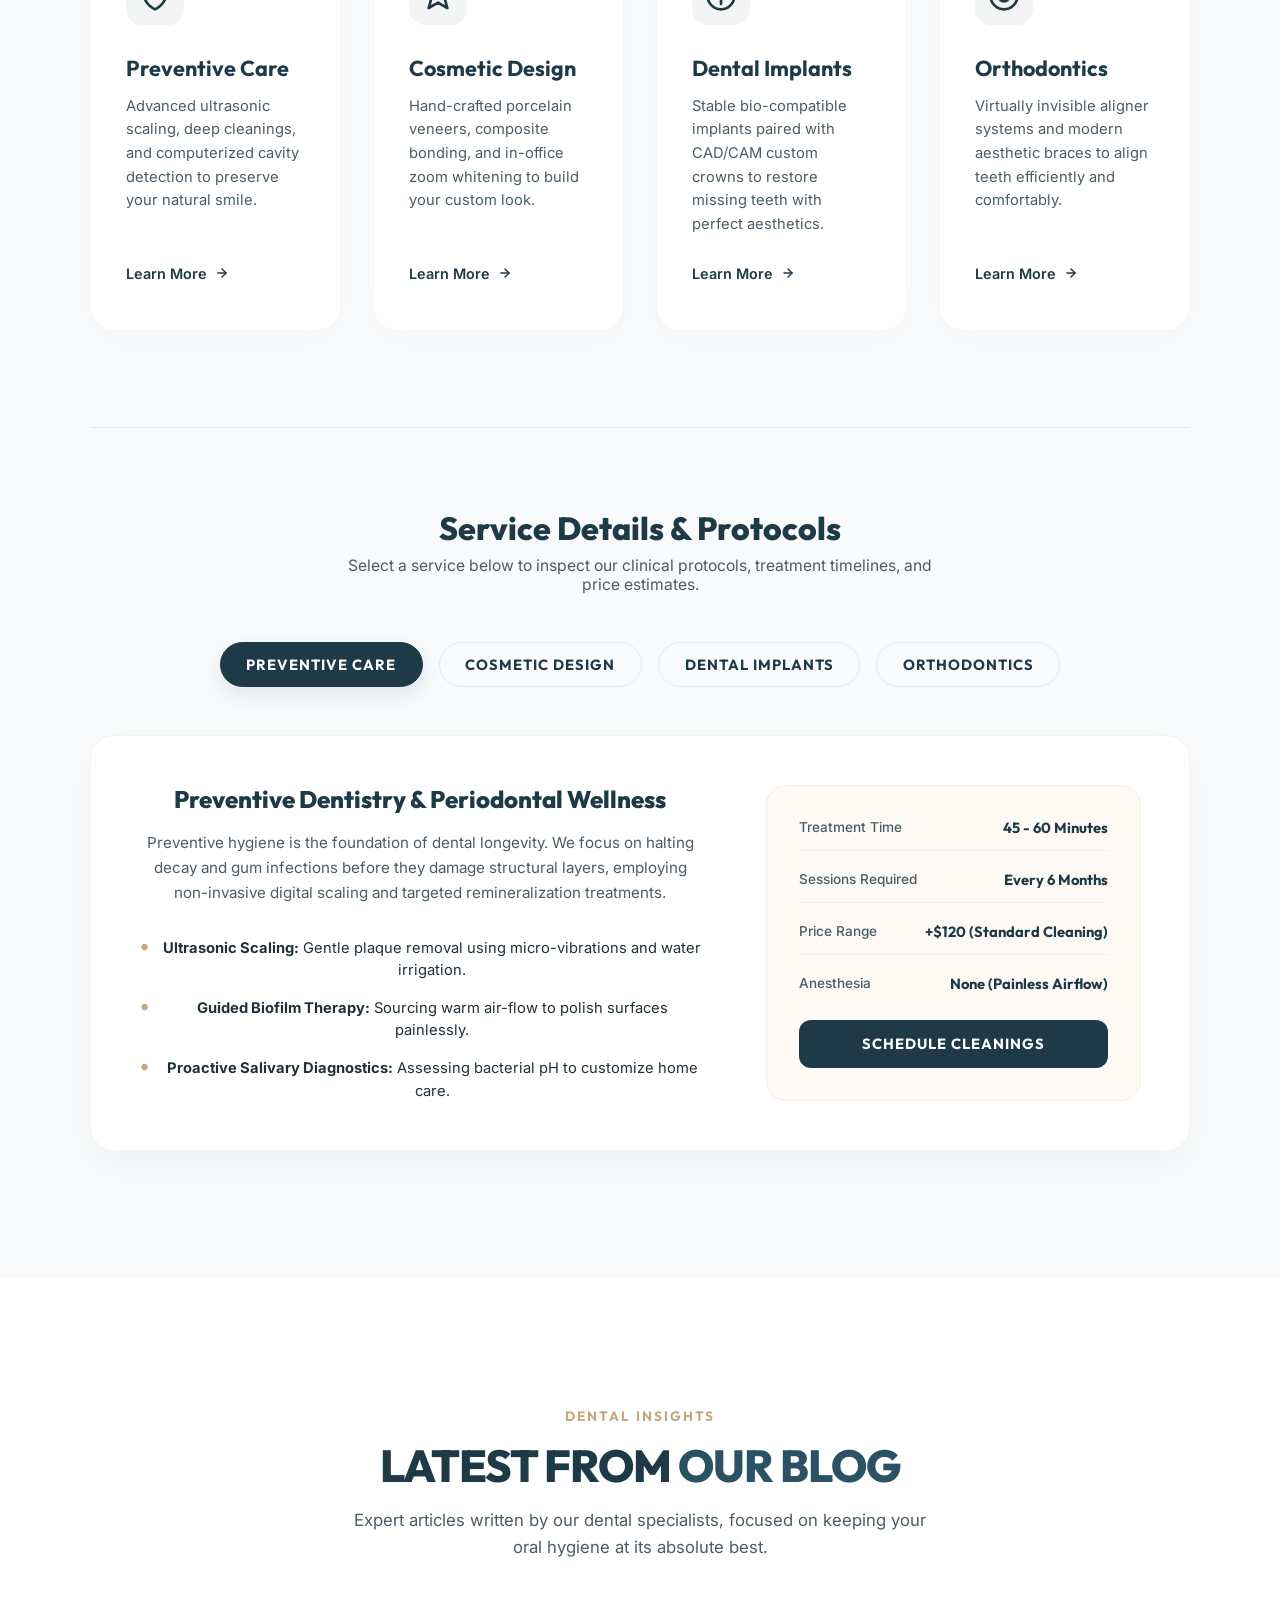
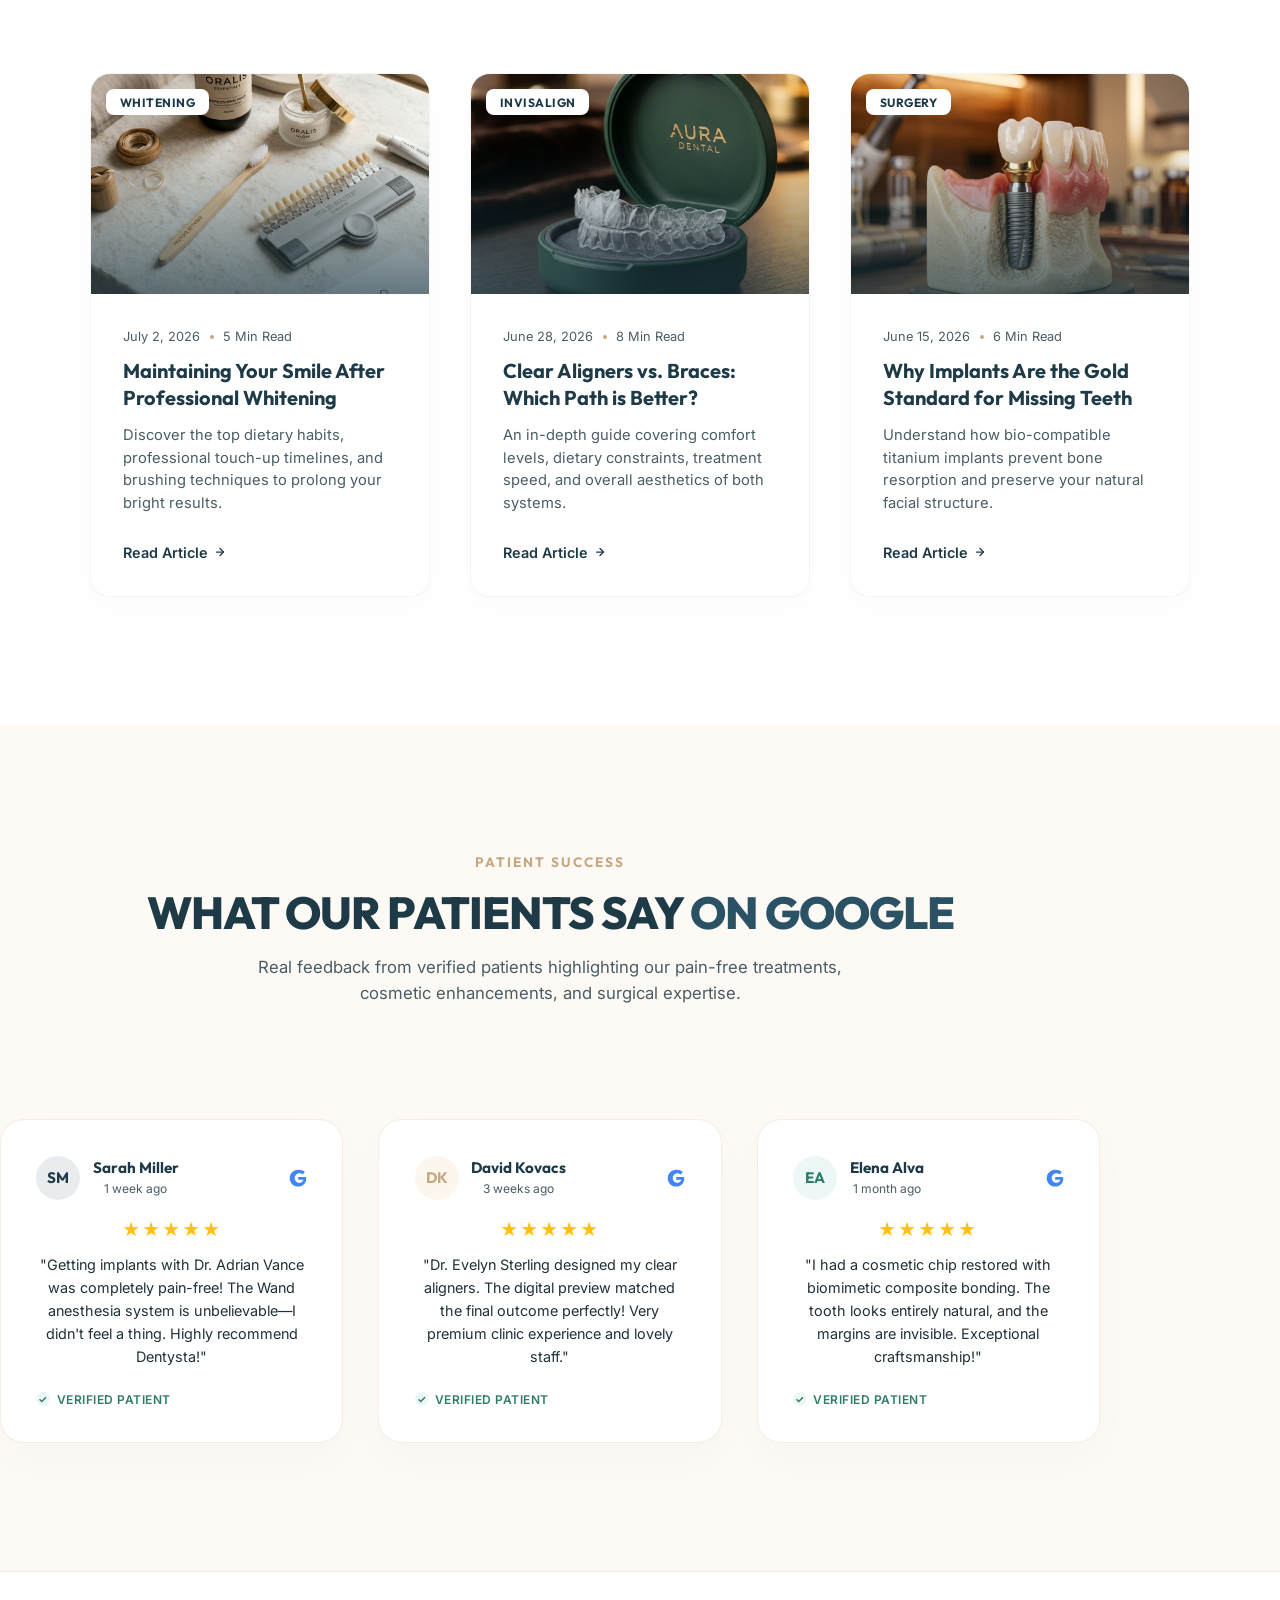
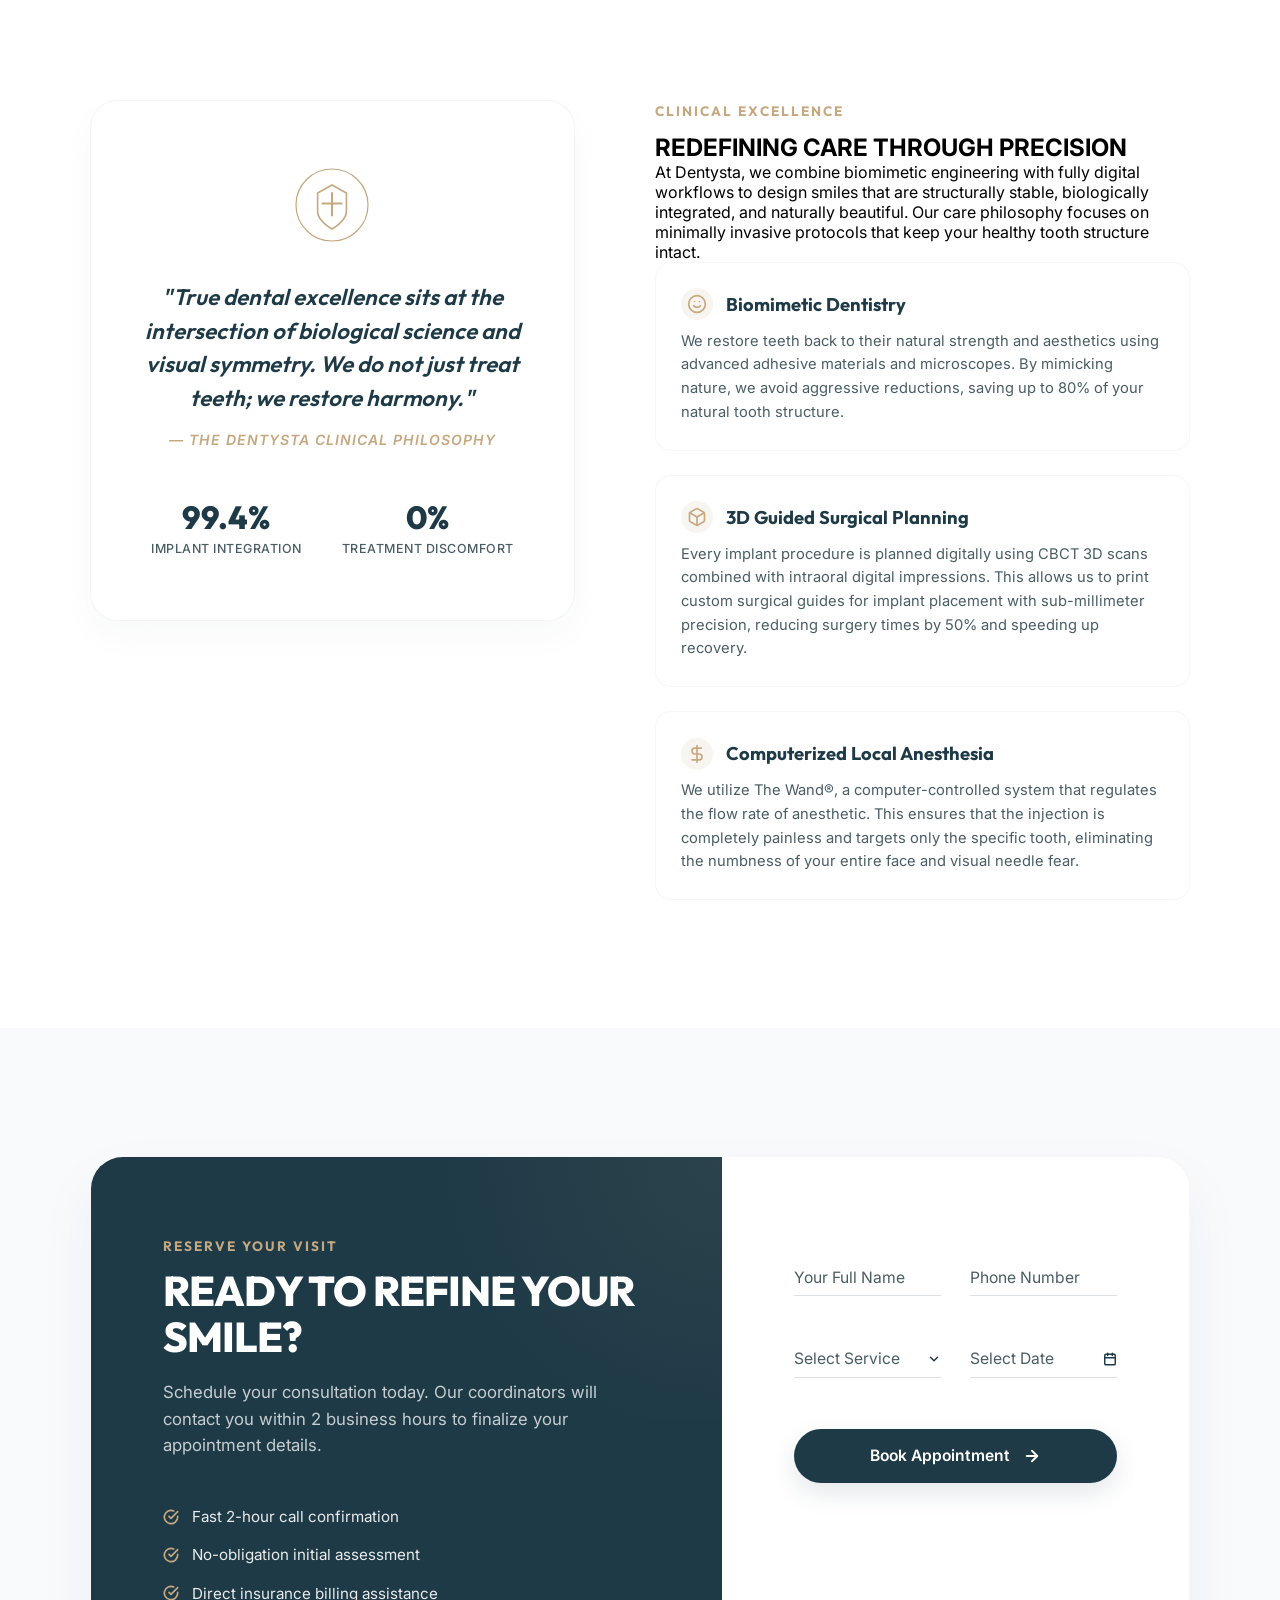
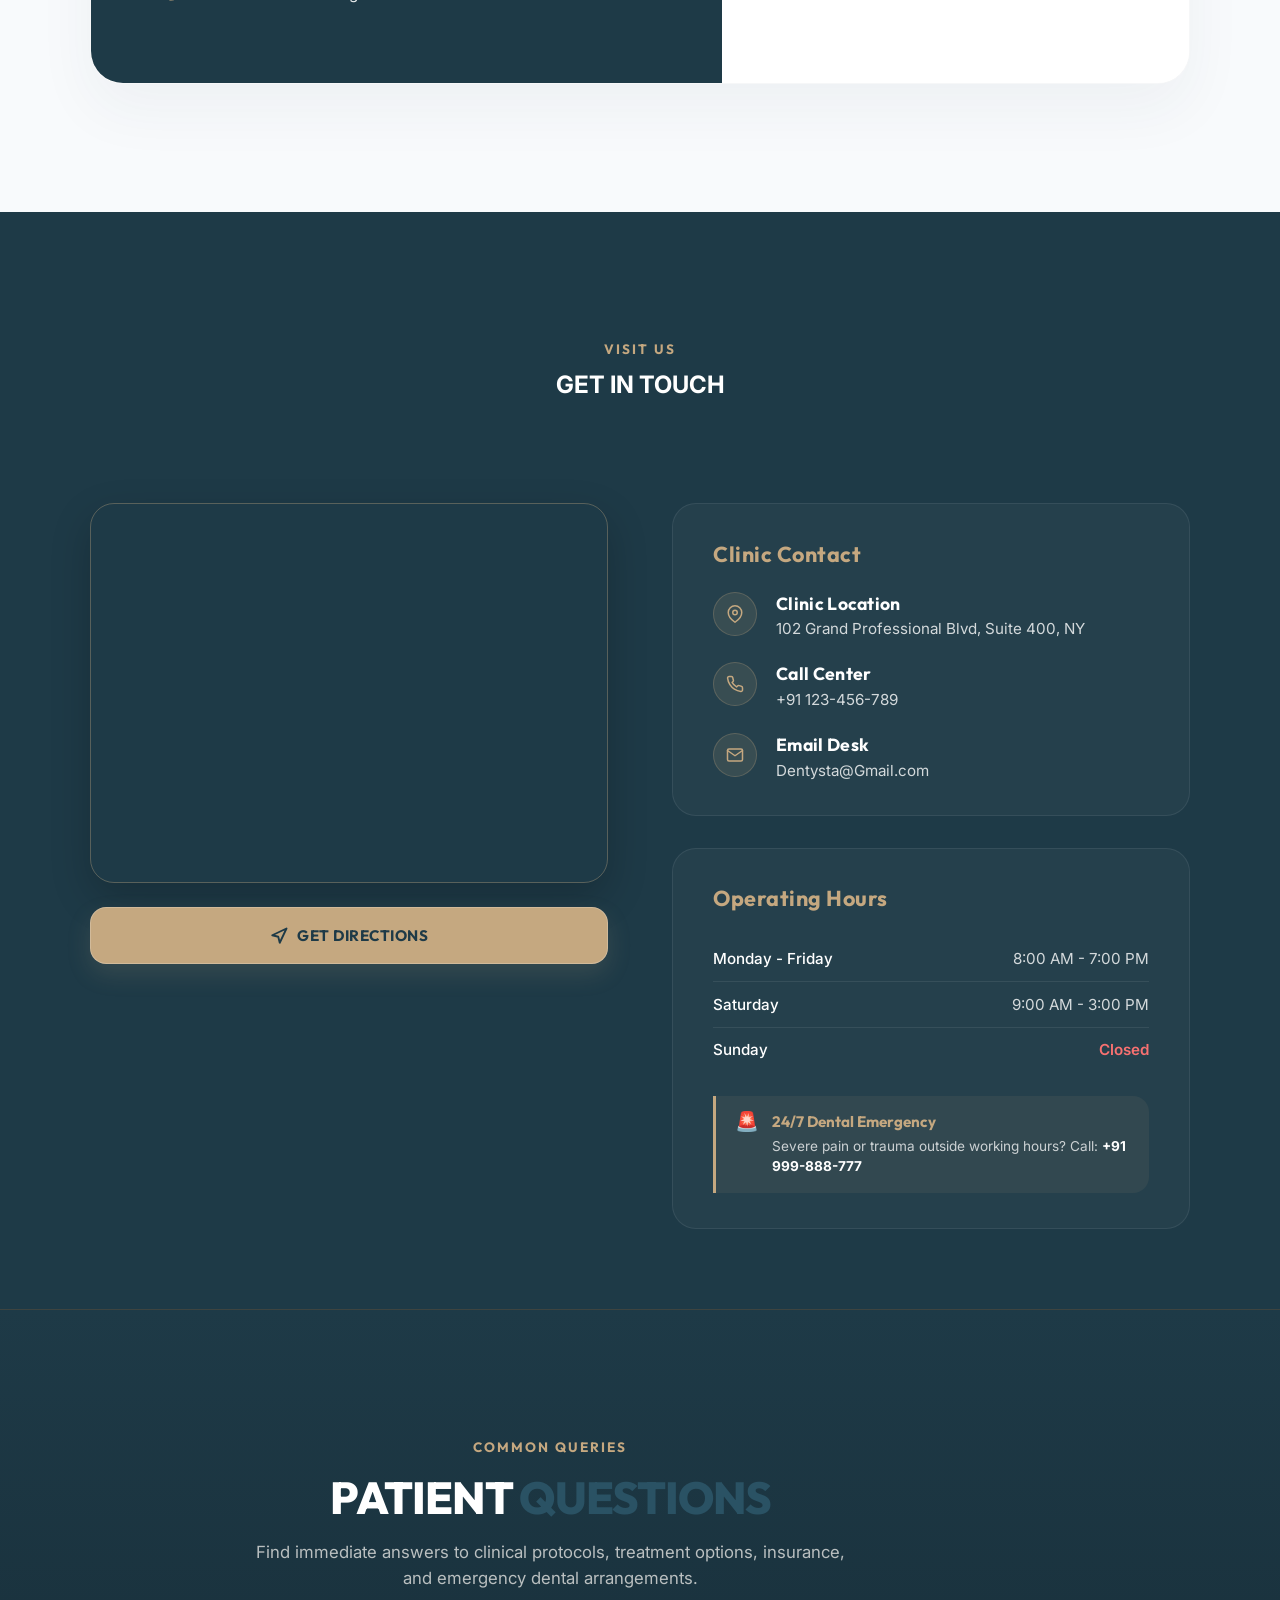
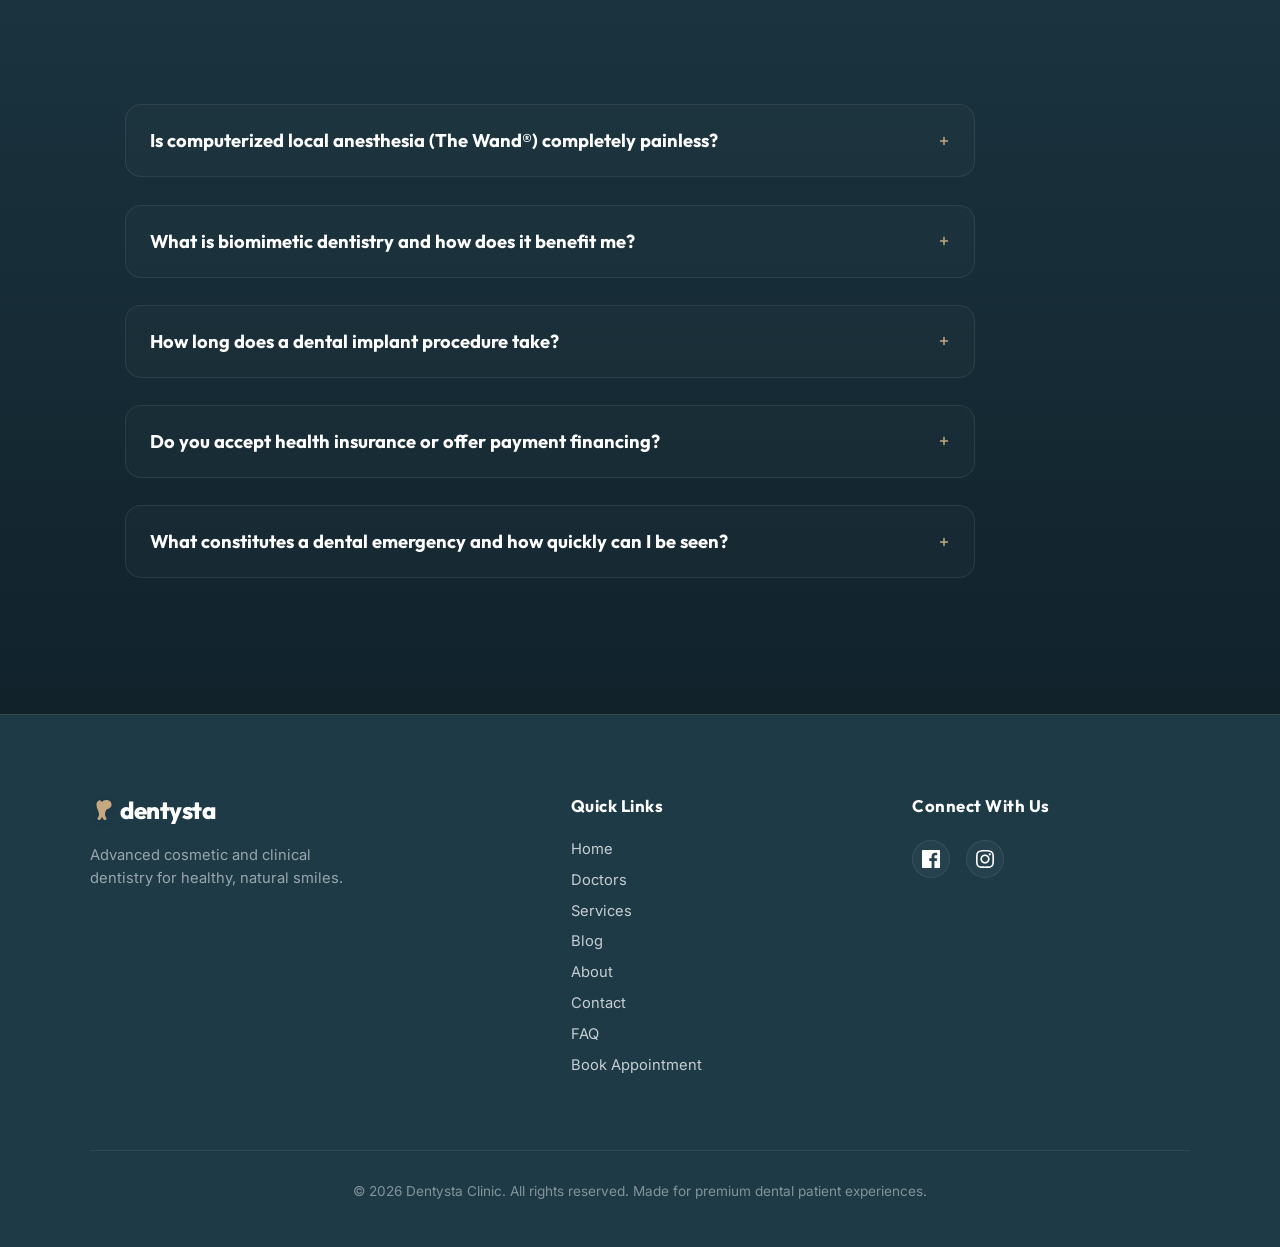
==== commit 6796c8a3: "Add files via upload" ====
--- a/index.html
+++ b/index.html
@@ -41,40 +41,50 @@
         <span class="logo-text animate-text">dentysta</span>
       </a>
 
-      <!-- Navigation Pill -->
-      <nav class="nav-pill">
-        <a href="#home" class="nav-link active">Home</a>
-        <a href="#doctors" class="nav-link">Doctors</a>
-        <a href="#services" class="nav-link">Services</a>
-        <a href="#blog" class="nav-link">Blog</a>
-        <a href="#about" class="nav-link">About</a>
-        <a href="#contact" class="nav-link">Contact</a>
-        <a href="#faq" class="nav-link">FAQ</a>
-      </nav>
-
-      <!-- Contact Info -->
-      <div class="contact-info">
-        <a href="tel:+91123456789" class="contact-item">
-          <div class="contact-text-group">
-            <span class="contact-label">+91 123-456-789</span>
-          </div>
-          <span class="contact-icon-wrapper">
-            <svg class="contact-icon" width="14" height="14" viewBox="0 0 24 24" fill="currentColor" xmlns="http://www.w3.org/2000/svg">
-              <path d="M6.62 10.79a15.09 15.09 0 0 0 6.59 6.59l2.2-2.2a1 1 0 0 1 1.11-.27c1.12.42 2.33.64 3.57.64a1 1 0 0 1 1 1V20a1 1 0 0 1-1 1A17 17 0 0 1 3 4a1 1 0 0 1 1-1h3.5a1 1 0 0 1 1 1c0 1.24.22 2.45.64 3.57a1 1 0 0 1-.27 1.11l-2.22 2.2z"/>
-            </svg>
-          </span>
-        </a>
-        <a href="mailto:Dentysta@Gmail.com" class="contact-item">
-          <div class="contact-text-group">
-            <span class="contact-label">Dentysta@Gmail.com</span>
-          </div>
-          <span class="contact-icon-wrapper">
-            <svg class="contact-icon" width="14" height="14" viewBox="0 0 24 24" fill="currentColor" xmlns="http://www.w3.org/2000/svg">
-              <path d="M20 4H4c-1.1 0-1.99.9-1.99 2L2 18c0 1.1.9 2 2 2h16c1.1 0 2-.9 2-2V6c0-1.1-.9-2-2-2zm0 4l-8 5-8-5V6l8 5 8-5v2z"/>
-            </svg>
-          </span>
-        </a>
+      <!-- Navigation & Contact Wrapper for Mobile Menu -->
+      <div class="nav-menu-wrapper" id="navMenuWrapper">
+        <!-- Navigation Pill -->
+        <nav class="nav-pill">
+          <a href="#home" class="nav-link active">Home</a>
+          <a href="#doctors" class="nav-link">Doctors</a>
+          <a href="#services" class="nav-link">Services</a>
+          <a href="#blog" class="nav-link">Blog</a>
+          <a href="#about" class="nav-link">About</a>
+          <a href="#contact" class="nav-link">Contact</a>
+          <a href="#faq" class="nav-link">FAQ</a>
+        </nav>
+
+        <!-- Contact Info -->
+        <div class="contact-info">
+          <a href="tel:+91123456789" class="contact-item">
+            <div class="contact-text-group">
+              <span class="contact-label">+91 123-456-789</span>
+            </div>
+            <span class="contact-icon-wrapper">
+              <svg class="contact-icon" width="14" height="14" viewBox="0 0 24 24" fill="currentColor" xmlns="http://www.w3.org/2000/svg">
+                <path d="M6.62 10.79a15.09 15.09 0 0 0 6.59 6.59l2.2-2.2a1 1 0 0 1 1.11-.27c1.12.42 2.33.64 3.57.64a1 1 0 0 1 1 1V20a1 1 0 0 1-1 1A17 17 0 0 1 3 4a1 1 0 0 1 1-1h3.5a1 1 0 0 1 1 1c0 1.24.22 2.45.64 3.57a1 1 0 0 1-.27 1.11l-2.22 2.2z"/>
+              </svg>
+            </span>
+          </a>
+          <a href="mailto:Dentysta@Gmail.com" class="contact-item">
+            <div class="contact-text-group">
+              <span class="contact-label">Dentysta@Gmail.com</span>
+            </div>
+            <span class="contact-icon-wrapper">
+              <svg class="contact-icon" width="14" height="14" viewBox="0 0 24 24" fill="currentColor" xmlns="http://www.w3.org/2000/svg">
+                <path d="M20 4H4c-1.1 0-1.99.9-1.99 2L2 18c0 1.1.9 2 2 2h16c1.1 0 2-.9 2-2V6c0-1.1-.9-2-2-2zm0 4l-8 5-8-5V6l8 5 8-5v2z"/>
+              </svg>
+            </span>
+          </a>
+        </div>
       </div>
+
+      <!-- Mobile Menu Toggle Button -->
+      <button class="mobile-menu-toggle" id="mobileMenuToggle" aria-label="Toggle Navigation Menu">
+        <span class="hamburger-bar"></span>
+        <span class="hamburger-bar"></span>
+        <span class="hamburger-bar"></span>
+      </button>
     </header>
 
     <!-- Hero Body Content -->
@@ -1226,20 +1236,44 @@
 
   <!-- Interactive Functionality Script -->
   <script>
-    // Force website to start from the first (top) section on reload instantly
-    if (history.scrollRestoration) {
-      history.scrollRestoration = 'manual';
-    }
-    window.scrollTo({ top: 0, behavior: 'instant' });
-    window.addEventListener('beforeunload', () => {
-      window.scrollTo({ top: 0, behavior: 'instant' });
-    });
-    window.addEventListener('load', () => {
+    // Force website to start from the first (top) section on reload, but preserve back/forward scroll position
+    const navEntries = performance.getEntriesByType('navigation');
+    const isReload = navEntries.length > 0 && navEntries[0].type === 'reload';
+
+    if (isReload) {
+      if (history.scrollRestoration) {
+        history.scrollRestoration = 'manual';
+      }
       window.scrollTo({ top: 0, behavior: 'instant' });
       if (window.location.hash) {
         history.replaceState("", document.title, window.location.pathname + window.location.search);
       }
-    });
+    } else {
+      if (history.scrollRestoration) {
+        history.scrollRestoration = 'auto';
+      }
+    }
+
+    // Mobile Menu Toggle Behavior
+    const mobileMenuToggle = document.getElementById('mobileMenuToggle');
+    const navMenuWrapper = document.getElementById('navMenuWrapper');
+    if (mobileMenuToggle && navMenuWrapper) {
+      mobileMenuToggle.addEventListener('click', () => {
+        mobileMenuToggle.classList.toggle('active');
+        navMenuWrapper.classList.toggle('active');
+        document.body.classList.toggle('menu-open');
+      });
+
+      // Close menu when clicking a nav link
+      const links = navMenuWrapper.querySelectorAll('.nav-link, .contact-item');
+      links.forEach(link => {
+        link.addEventListener('click', () => {
+          mobileMenuToggle.classList.remove('active');
+          navMenuWrapper.classList.remove('active');
+          document.body.classList.remove('menu-open');
+        });
+      });
+    }
 
     // Toggle header background on scroll
     const header = document.querySelector('.hero-header');
@@ -1785,15 +1819,27 @@
       });
     }
 
-    // Sticky Booking Button Visibility Toggle on Scroll
+    // Sticky Booking & Back to Top Button Visibility Toggle on Scroll
     const stickyBookingBtn = document.getElementById('stickyBookingBtn');
-    if (stickyBookingBtn) {
-      window.addEventListener('scroll', () => {
-        if (window.scrollY > 350) {
-          stickyBookingBtn.classList.add('visible');
-        } else {
-          stickyBookingBtn.classList.remove('visible');
-        }
+    const backToTopBtn = document.getElementById('backToTopBtn');
+    window.addEventListener('scroll', () => {
+      if (window.scrollY > 150) {
+        if (stickyBookingBtn) stickyBookingBtn.classList.add('visible');
+        if (backToTopBtn) backToTopBtn.classList.add('visible');
+      } else {
+        if (stickyBookingBtn) stickyBookingBtn.classList.remove('visible');
+        if (backToTopBtn) backToTopBtn.classList.remove('visible');
+      }
+    });
+
+    // Smooth Scroll back to top on click
+    if (backToTopBtn) {
+      backToTopBtn.addEventListener('click', (e) => {
+        e.preventDefault();
+        window.scrollTo({
+          top: 0,
+          behavior: 'smooth'
+        });
       });
     }
 
@@ -1868,5 +1914,14 @@
     </svg>
     <span class="booking-tooltip">Book Appointment</span>
   </a>
+
+  <!-- Back to Top Floating Button -->
+  <a href="#home" class="back-to-top-btn" id="backToTopBtn" aria-label="Back to Top">
+    <svg width="24" height="24" viewBox="0 0 24 24" fill="none" stroke="currentColor" stroke-width="2.5" stroke-linecap="round" stroke-linejoin="round">
+      <line x1="12" y1="19" x2="12" y2="5"></line>
+      <polyline points="5 12 12 5 19 12"></polyline>
+    </svg>
+    <span class="back-to-top-tooltip">Back to Top</span>
+  </a>
 </body>
 </html>
--- a/style.css
+++ b/style.css
@@ -1093,33 +1093,7 @@
     padding: 1.5rem 1.5rem 2.5rem 1.5rem;
     min-height: auto;
   }
-  .hero-header {
-    flex-direction: column;
-    align-items: flex-start;
-    gap: 1.2rem;
-    border-radius: 0 0 16px 16px;
-    padding: 1.2rem 1.5rem;
-  }
-  .logo-wrapper {
-    margin-bottom: 0.2rem;
-  }
-  .nav-pill {
-    width: 100%;
-    justify-content: space-around;
-    padding: 0.3rem;
-  }
-  .nav-link {
-    padding: 0.5rem 0.8rem;
-    font-size: 0.85rem;
-  }
-  .contact-info {
-    flex-direction: column;
-    align-items: flex-start;
-    gap: 0.4rem;
-  }
-  .contact-item {
-    font-size: 0.85rem;
-  }
+
   .hero-content {
     margin-top: 5.5rem;
     max-width: 100%;
@@ -1152,6 +1126,48 @@
   }
   .stat-label {
     font-size: 0.8rem;
+  }
+
+  /* General section title responsive scaling */
+  .section-title {
+    font-size: 2.2rem !important;
+  }
+  .section-subtitle {
+    font-size: 0.95rem !important;
+    margin-bottom: 2.5rem !important;
+  }
+
+  /* Contact Map height adjustment */
+  .contact-map-wrapper iframe {
+    height: 300px !important;
+  }
+
+  /* Google Reviews Section mobile optimizations */
+  .reviews-section {
+    padding: 4.5rem 0 !important;
+  }
+  .reviews-grid {
+    grid-template-columns: repeat(auto-fit, minmax(280px, 1fr)) !important;
+    gap: 1.5rem !important;
+    margin-top: 2rem !important;
+  }
+  .review-card {
+    padding: 1.5rem !important;
+  }
+
+  /* FAQ Section mobile optimizations */
+  .faq-section {
+    padding: 4.5rem 0 !important;
+  }
+  .faq-accordion {
+    margin-top: 2rem !important;
+    gap: 0.8rem !important;
+  }
+  .faq-question h3 {
+    font-size: 1.05rem !important;
+  }
+  .faq-answer p {
+    font-size: 0.88rem !important;
   }
 }
 
@@ -1171,6 +1187,28 @@
   }
   .stat-item {
     flex: 0 0 100%;
+  }
+
+  /* Extreme mobile typography */
+  .section-title {
+    font-size: 1.85rem !important;
+  }
+  .section-subtitle {
+    font-size: 0.9rem !important;
+    margin-bottom: 2rem !important;
+  }
+
+  /* Extreme mobile Map adjustment */
+  .contact-map-wrapper iframe {
+    height: 240px !important;
+  }
+
+  /* Case study gallery grid layout card collapse */
+  .case-card {
+    grid-template-columns: 1fr !important;
+  }
+  .case-card-visual {
+    height: 160px !important;
   }
 }
 
@@ -4046,6 +4084,67 @@
   }
 }
 
+/* 9. Back to Top Floating Button */
+.back-to-top-btn {
+  position: fixed;
+  bottom: 11.5rem;
+  right: 2rem;
+  width: 60px;
+  height: 60px;
+  background-color: var(--primary-color);
+  color: #ffffff;
+  border-radius: 50%;
+  display: flex;
+  align-items: center;
+  justify-content: center;
+  box-shadow: 0 6px 20px rgba(30, 58, 71, 0.25);
+  border: 1px solid rgba(197, 168, 128, 0.25);
+  text-decoration: none;
+  z-index: 999;
+  opacity: 0;
+  pointer-events: none;
+  transform: translateY(20px);
+  transition: opacity 0.4s ease, transform 0.4s var(--transition-bezier), background-color 0.3s ease, box-shadow 0.3s ease, border-color 0.3s ease, color 0.3s ease;
+}
+
+.back-to-top-btn.visible {
+  opacity: 1;
+  pointer-events: auto;
+  transform: translateY(0);
+}
+
+.back-to-top-btn:hover {
+  transform: scale(1.1) translateY(-2px);
+  background-color: var(--accent-gold);
+  color: var(--primary-color);
+  border-color: var(--accent-gold);
+  box-shadow: 0 8px 25px rgba(197, 168, 128, 0.4);
+}
+
+.back-to-top-tooltip {
+  position: absolute;
+  right: 75px;
+  background: var(--primary-color);
+  color: #ffffff;
+  font-family: 'Inter', sans-serif;
+  font-size: 0.8rem;
+  font-weight: 600;
+  padding: 0.5rem 1rem;
+  border-radius: 8px;
+  box-shadow: 0 5px 15px rgba(0, 0, 0, 0.15);
+  opacity: 0;
+  pointer-events: none;
+  transition: opacity 0.3s ease, transform 0.3s var(--transition-bezier);
+  transform: translateX(10px);
+  white-space: nowrap;
+  border: 1px solid rgba(197, 168, 128, 0.25);
+}
+
+.back-to-top-btn:hover .back-to-top-tooltip {
+  opacity: 1;
+  transform: translateX(0);
+}
+
 @media (max-width: 576px) {
   .whatsapp-float {
     bottom: 1.5rem;
@@ -4065,6 +4164,206 @@
   .booking-tooltip {
     display: none;
   }
+  .back-to-top-btn {
+    bottom: 8.7rem;
+    right: 1.5rem;
+    width: 50px;
+    height: 50px;
+  }
+  .back-to-top-tooltip {
+    display: none;
+  }
+}
+
+/* Mobile Menu Toggle Button & Drawer */
+.mobile-menu-toggle {
+  display: none;
+  flex-direction: column;
+  justify-content: space-between;
+  width: 30px;
+  height: 20px;
+  background: none;
+  border: none;
+  cursor: pointer;
+  z-index: 1005;
+  padding: 0;
+}
+
+.hamburger-bar {
+  width: 100%;
+  height: 2px;
+  background-color: #ffffff;
+  border-radius: 2px;
+  transition: all 0.3s cubic-bezier(0.16, 1, 0.3, 1);
+}
+
+/* Scrolled & Light Header Hamburger Color */
+.scrolled .mobile-menu-toggle .hamburger-bar,
+.light-header .mobile-menu-toggle .hamburger-bar {
+  background-color: var(--primary-color);
+}
+
+/* Active hamburger state (forms X) */
+.mobile-menu-toggle.active .hamburger-bar {
+  background-color: #ffffff !important;
+}
+
+.mobile-menu-toggle.active .hamburger-bar:nth-child(1) {
+  transform: translateY(9px) rotate(45deg);
+}
+
+.mobile-menu-toggle.active .hamburger-bar:nth-child(2) {
+  opacity: 0;
+}
+
+.mobile-menu-toggle.active .hamburger-bar:nth-child(3) {
+  transform: translateY(-9px) rotate(-45deg);
+}
+
+/* Desktop styles for wrapper */
+.nav-menu-wrapper {
+  display: flex;
+  align-items: center;
+  gap: 3rem;
+  width: auto;
+}
+
+@media (max-width: 992px) {
+  .mobile-menu-toggle {
+    display: flex;
+  }
+
+  .hero-header {
+    flex-direction: row !important;
+    justify-content: space-between !important;
+    align-items: center !important;
+    flex-wrap: nowrap !important;
+    padding: 1rem 1.5rem !important;
+    gap: 0 !important;
+    border-radius: 0 0 16px 16px !important;
+  }
+  
+  .light-header {
+    flex-direction: row !important;
+    justify-content: space-between !important;
+    align-items: center !important;
+    flex-wrap: nowrap !important;
+    padding: 1rem 1.5rem !important;
+    gap: 0 !important;
+  }
+
+  .nav-menu-wrapper {
+    position: fixed;
+    top: 0;
+    left: 0;
+    width: 100vw;
+    height: 100vh;
+    background: rgba(30, 58, 71, 0.98);
+    backdrop-filter: blur(25px);
+    -webkit-backdrop-filter: blur(25px);
+    display: flex;
+    flex-direction: column;
+    justify-content: center;
+    align-items: center;
+    gap: 3.5rem;
+    padding: 2rem;
+    z-index: 1000;
+    transform: translateY(-100%);
+    opacity: 0;
+    pointer-events: none;
+    transition: transform 0.5s cubic-bezier(0.16, 1, 0.3, 1), opacity 0.4s ease;
+  }
+
+  .nav-menu-wrapper.active {
+    transform: translateY(0);
+    opacity: 1;
+    pointer-events: auto;
+  }
+
+  .nav-menu-wrapper .nav-pill {
+    flex-direction: column !important;
+    gap: 1.5rem !important;
+    width: 100% !important;
+    background: none !important;
+    border: none !important;
+    box-shadow: none !important;
+    padding: 0 !important;
+    align-items: center !important;
+  }
+
+  .nav-menu-wrapper .nav-link {
+    font-size: 1.3rem !important;
+    padding: 0.8rem 2.5rem !important;
+    color: #ffffff !important;
+    border-radius: 9999px !important;
+    width: auto !important;
+    text-align: center !important;
+    border: 1px solid transparent !important;
+  }
+
+  .nav-menu-wrapper .nav-link.active {
+    background: var(--accent-gold) !important;
+    color: var(--primary-color) !important;
+    box-shadow: 0 6px 20px rgba(197, 168, 128, 0.25) !important;
+  }
+
+  .nav-menu-wrapper .nav-link:hover:not(.active) {
+    background: rgba(255, 255, 255, 0.1) !important;
+    color: var(--accent-gold) !important;
+  }
+
+  .nav-menu-wrapper .contact-info {
+    flex-direction: column !important;
+    align-items: center !important;
+    gap: 1.2rem !important;
+    margin-top: 1rem !important;
+    width: 100% !important;
+    order: unset !important;
+  }
+
+  .nav-menu-wrapper .contact-item {
+    font-size: 1.1rem !important;
+    color: #ffffff !important;
+    justify-content: center !important;
+    text-shadow: none !important;
+    transform: none !important;
+  }
+
+  .nav-menu-wrapper .contact-item:hover {
+    color: var(--accent-gold) !important;
+  }
+
+  .nav-menu-wrapper .contact-icon-wrapper {
+    border-color: rgba(255, 255, 255, 0.25) !important;
+    color: #ffffff !important;
+  }
+
+  .nav-menu-wrapper .header-contact {
+    margin-top: 1rem !important;
+    width: 100% !important;
+    text-align: center !important;
+  }
+
+  .nav-menu-wrapper .contact-pill {
+    display: inline-block !important;
+    padding: 0.8rem 2rem !important;
+    background: var(--accent-gold) !important;
+    color: var(--primary-color) !important;
+    border-radius: 9999px !important;
+    font-weight: 600 !important;
+    text-decoration: none !important;
+    box-shadow: 0 6px 20px rgba(197, 168, 128, 0.2) !important;
+  }
+
+  .nav-menu-wrapper .contact-pill:hover {
+    background: #ffffff !important;
+    color: var(--primary-color) !important;
+    box-shadow: 0 8px 25px rgba(255, 255, 255, 0.3) !important;
+  }
+}
+
+body.menu-open {
+  overflow: hidden !important;
 }
 
 /* 8. Treatment Subpages Layouts */
